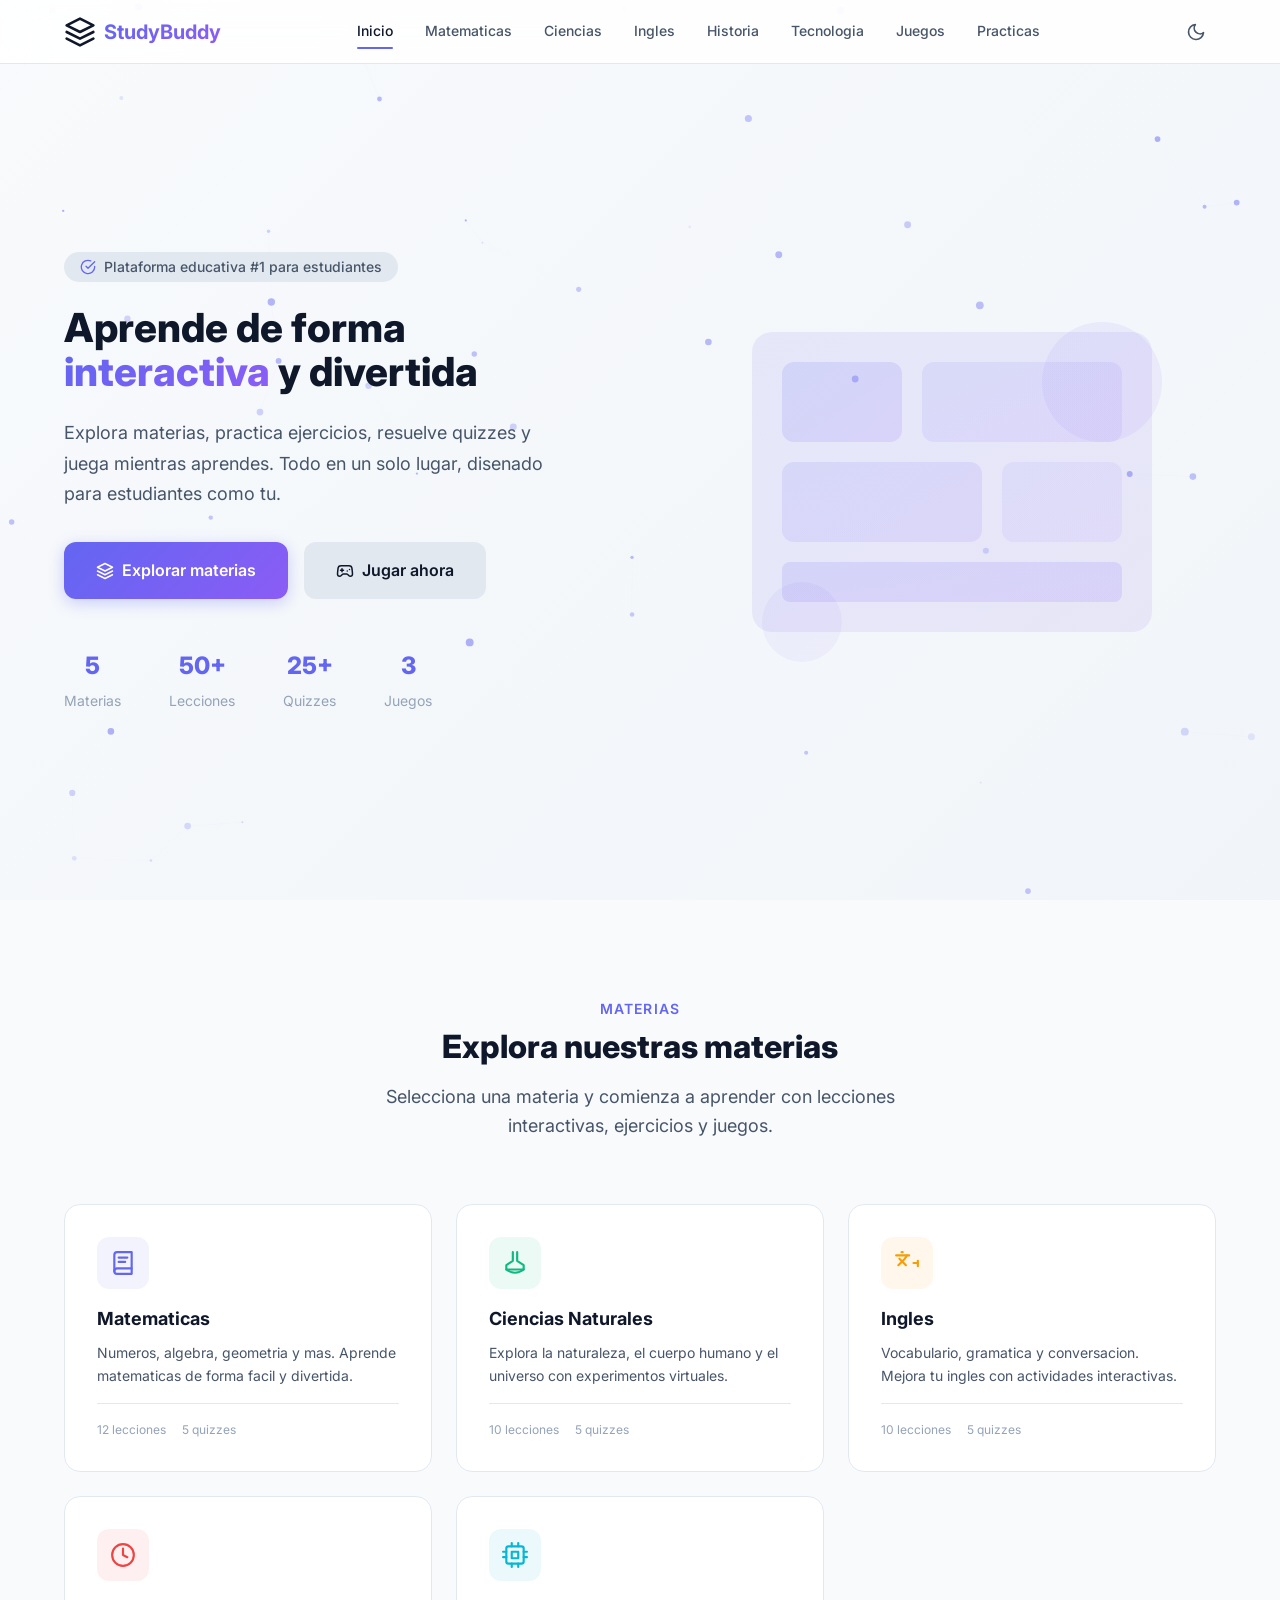
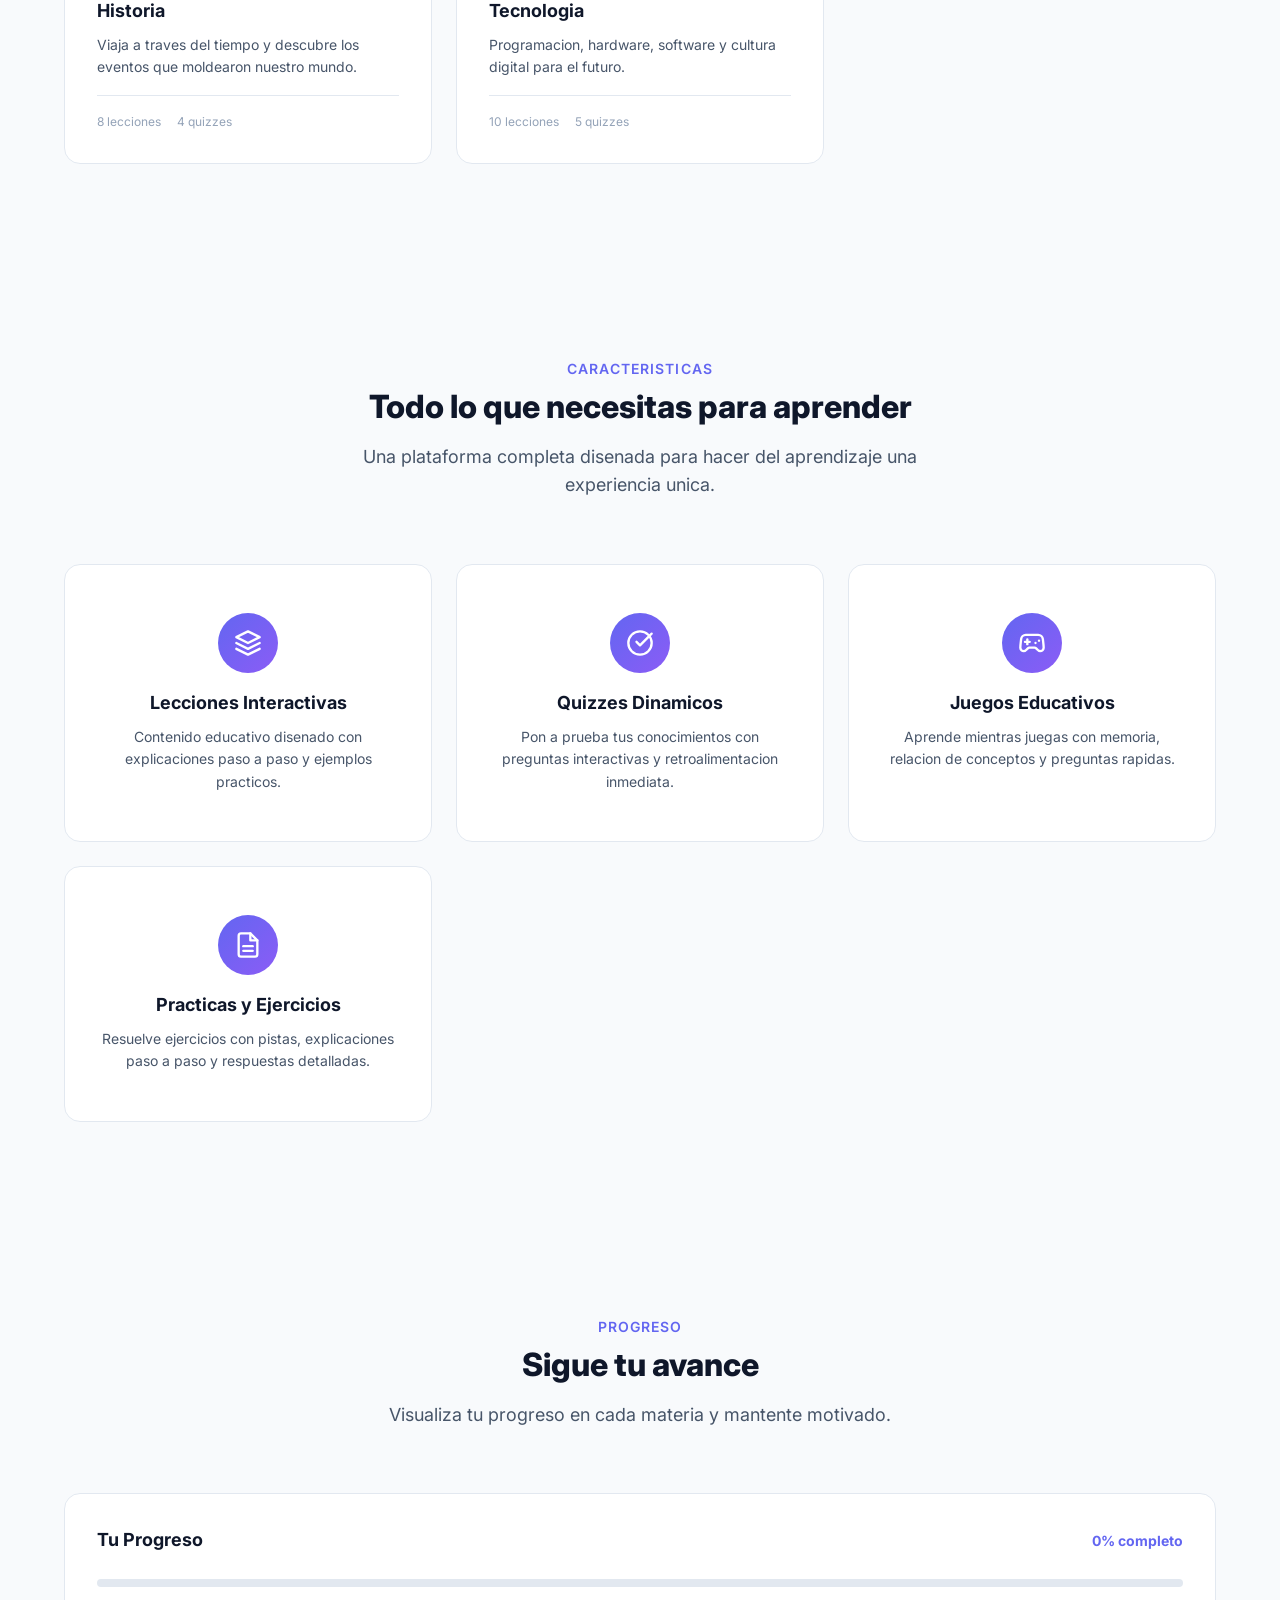
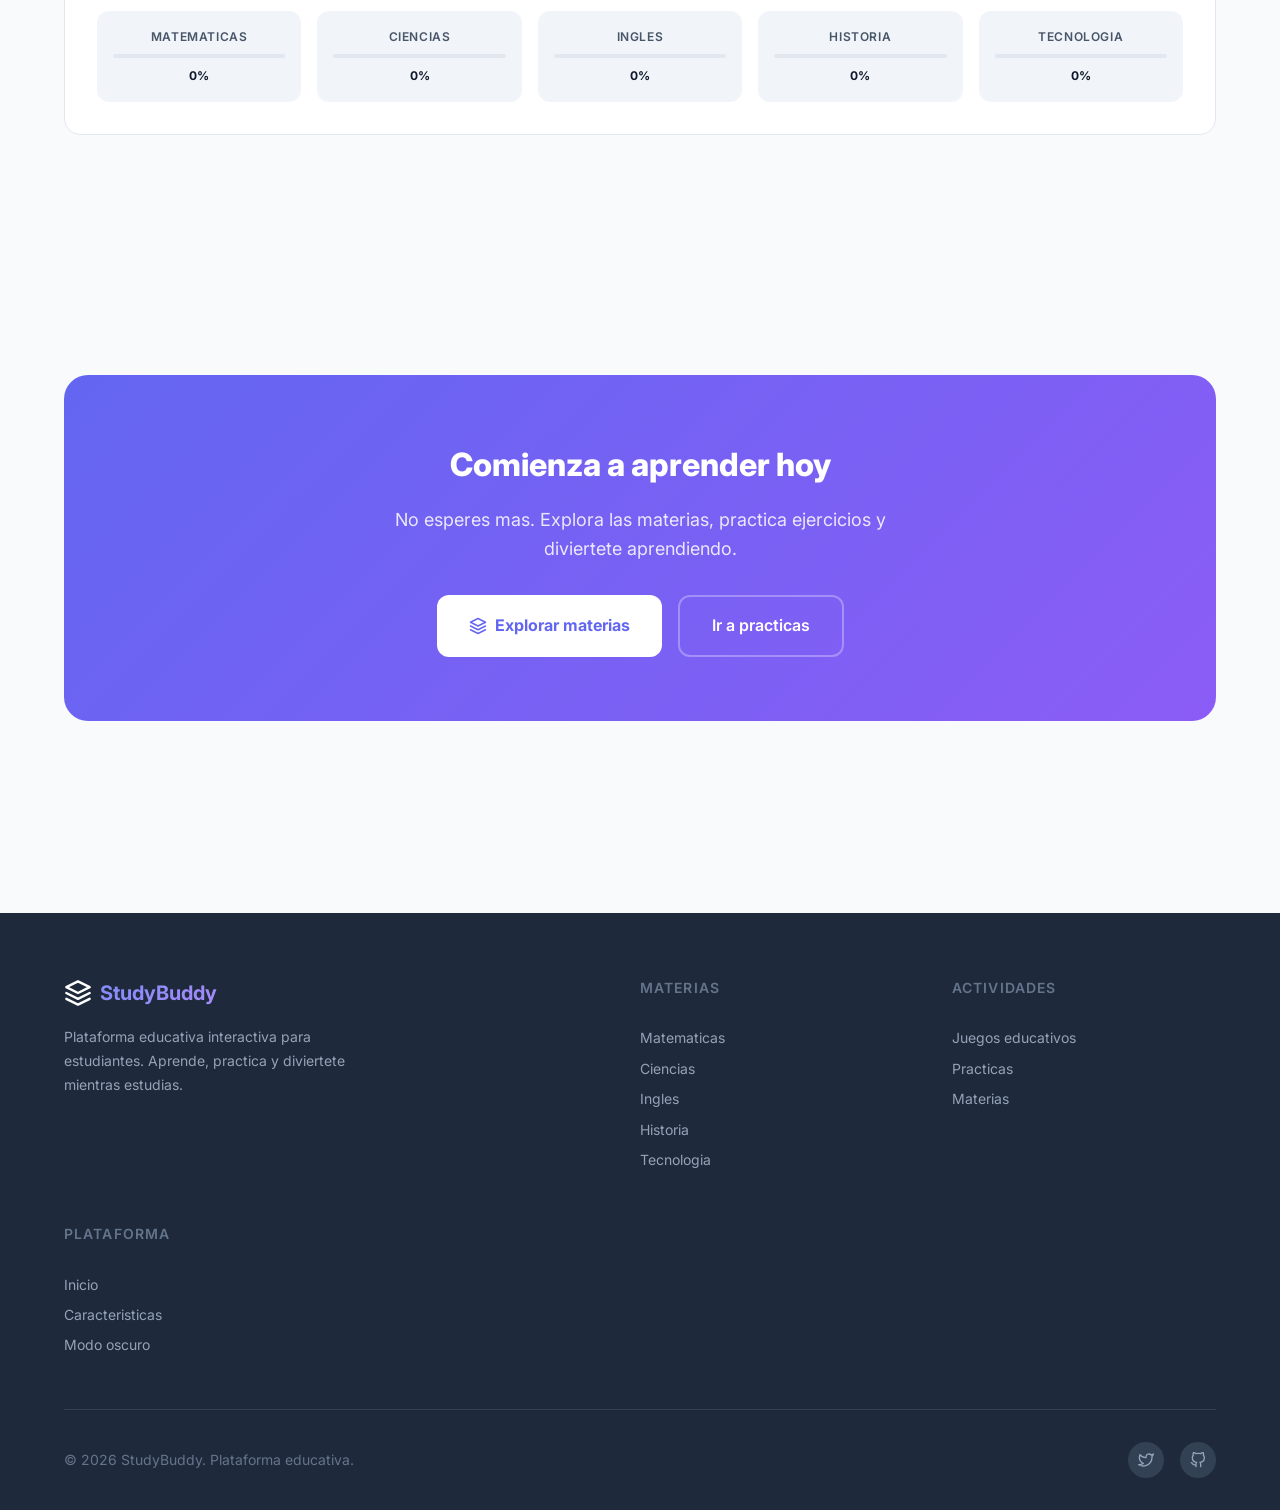
==== index.html @ 66a3c686 "first commit" ====
<!DOCTYPE html>
<html lang="es" data-theme="light">
<head>
  <meta charset="UTF-8">
  <meta name="viewport" content="width=device-width, initial-scale=1.0">
  <meta name="description" content="StudyBuddy - Plataforma educativa interactiva para estudiantes. Aprende matematicas, ciencias, ingles, historia y tecnologia.">
  <title>StudyBuddy - Plataforma Educativa</title>

  <!-- Preconnect for performance -->
  <link rel="preconnect" href="https://fonts.googleapis.com">
  <link rel="preconnect" href="https://fonts.gstatic.com" crossorigin>

  <!-- Google Fonts -->
  <link href="https://fonts.googleapis.com/css2?family=Inter:wght@400;500;600;700;800&display=swap" rel="stylesheet">

  <!-- Stylesheets -->
  <link rel="stylesheet" href="css/loader.css">
  <link rel="stylesheet" href="css/style.css">
  <link rel="stylesheet" href="css/animations.css">
  <link rel="stylesheet" href="css/responsive.css">
</head>
<body>

  <!-- Background gradient animation -->
  <div class="bg-gradient-animation" aria-hidden="true"></div>

  <!-- Navbar placeholder (loaded dynamically or via inline fallback) -->
  <div id="navbar-placeholder"></div>

  <!-- ============================================
       HERO SECTION
       ============================================ -->
  <section class="hero">
    <div class="container">
      <div class="hero-content">
        <div class="hero-badge reveal">
          <svg viewBox="0 0 24 24" fill="none" stroke="currentColor" stroke-width="2" stroke-linecap="round" stroke-linejoin="round">
            <path d="M22 11.08V12a10 10 0 1 1-5.93-9.14"/>
            <polyline points="22 4 12 14.01 9 11.01"/>
          </svg>
          Plataforma educativa #1 para estudiantes
        </div>
        <h1 class="hero-title reveal" style="transition-delay: 0.1s;">
          Aprende de forma
          <span class="highlight">interactiva</span>
          y divertida
        </h1>
        <p class="hero-description reveal" style="transition-delay: 0.2s;">
          Explora materias, practica ejercicios, resuelve quizzes y juega mientras
          aprendes. Todo en un solo lugar, disenado para estudiantes como tu.
        </p>
        <div class="hero-actions reveal" style="transition-delay: 0.3s;">
          <a href="#subjects" class="btn btn-primary btn-lg">
            <svg viewBox="0 0 24 24" fill="none" stroke="currentColor" stroke-width="2" stroke-linecap="round" stroke-linejoin="round">
              <path d="M12 2L2 7l10 5 10-5-10-5z"/>
              <path d="M2 17l10 5 10-5"/>
              <path d="M2 12l10 5 10-5"/>
            </svg>
            Explorar materias
          </a>
          <a href="pages/juegos.html" class="btn btn-secondary btn-lg">
            <svg viewBox="0 0 24 24" fill="none" stroke="currentColor" stroke-width="2" stroke-linecap="round" stroke-linejoin="round">
              <line x1="6" y1="11" x2="10" y2="11"/><line x1="8" y1="9" x2="8" y2="13"/>
              <line x1="15" y1="12" x2="15.01" y2="12"/><line x1="18" y1="10" x2="18.01" y2="10"/>
              <path d="M17.32 5H6.68a4 4 0 0 0-3.978 3.59c-.006.052-.01.101-.017.152C2.604 9.416 2 14.456 2 16a3 3 0 0 0 3 3c1 0 1.5-.5 2-1l1.414-1.414A2 2 0 0 1 9.828 16h4.344a2 2 0 0 1 1.414.586L17 18c.5.5 1 1 2 1a3 3 0 0 0 3-3c0-1.545-.604-6.584-.685-7.258-.007-.05-.011-.1-.017-.151A4 4 0 0 0 17.32 5z"/>
            </svg>
            Jugar ahora
          </a>
        </div>
        <div class="hero-stats reveal" style="transition-delay: 0.4s;">
          <div class="hero-stat">
            <div class="hero-stat-number">5</div>
            <div class="hero-stat-label">Materias</div>
          </div>
          <div class="hero-stat">
            <div class="hero-stat-number">50+</div>
            <div class="hero-stat-label">Lecciones</div>
          </div>
          <div class="hero-stat">
            <div class="hero-stat-number">25+</div>
            <div class="hero-stat-label">Quizzes</div>
          </div>
          <div class="hero-stat">
            <div class="hero-stat-number">3</div>
            <div class="hero-stat-label">Juegos</div>
          </div>
        </div>
      </div>
      <div class="hero-visual reveal-right">
        <svg class="hero-illustration" viewBox="0 0 500 400" fill="none" xmlns="http://www.w3.org/2000/svg">
          <!-- Abstract educational illustration -->
          <rect x="50" y="50" width="400" height="300" rx="20" fill="url(#hero-grad)" opacity="0.1"/>
          <rect x="80" y="80" width="120" height="80" rx="12" fill="url(#hero-grad)" opacity="0.15"/>
          <rect x="220" y="80" width="200" height="80" rx="12" fill="url(#hero-grad)" opacity="0.1"/>
          <rect x="80" y="180" width="200" height="80" rx="12" fill="url(#hero-grad)" opacity="0.12"/>
          <rect x="300" y="180" width="120" height="80" rx="12" fill="url(#hero-grad)" opacity="0.08"/>
          <rect x="80" y="280" width="340" height="40" rx="8" fill="url(#hero-grad)" opacity="0.15"/>
          <!-- Decorative circles -->
          <circle cx="400" cy="100" r="60" fill="url(#hero-grad)" opacity="0.08"/>
          <circle cx="100" cy="340" r="40" fill="url(#hero-grad)" opacity="0.06"/>
          <defs>
            <linearGradient id="hero-grad" x1="0" y1="0" x2="1" y2="1">
              <stop offset="0%" stop-color="#6366f1"/>
              <stop offset="100%" stop-color="#8b5cf6"/>
            </linearGradient>
          </defs>
        </svg>
      </div>
    </div>
  </section>

  <!-- ============================================
       SUBJECTS SECTION
       ============================================ -->
  <section class="section" id="subjects">
    <div class="container">
      <div class="section-header reveal">
        <span class="section-tag">Materias</span>
        <h2 class="section-title">Explora nuestras materias</h2>
        <p class="section-subtitle">Selecciona una materia y comienza a aprender con lecciones interactivas, ejercicios y juegos.</p>
      </div>
      <div class="subjects-grid stagger-children">
        <!-- Matematicas -->
        <a href="pages/matematicas.html" class="subject-card hover-lift" style="--card-accent: var(--subject-math); --card-accent-bg: rgba(99, 102, 241, 0.08);">
          <div class="subject-card-icon">
            <svg viewBox="0 0 24 24" fill="none" stroke="currentColor" stroke-width="2" stroke-linecap="round" stroke-linejoin="round">
              <path d="M4 19.5A2.5 2.5 0 0 1 6.5 17H20"/>
              <path d="M6.5 2H20v20H6.5A2.5 2.5 0 0 1 4 19.5v-15A2.5 2.5 0 0 1 6.5 2z"/>
              <line x1="8" y1="7" x2="16" y2="7"/>
              <line x1="8" y1="11" x2="14" y2="11"/>
            </svg>
          </div>
          <h3>Matematicas</h3>
          <p>Numeros, algebra, geometria y mas. Aprende matematicas de forma facil y divertida.</p>
          <div class="subject-card-meta">
            <span>12 lecciones</span>
            <span>5 quizzes</span>
          </div>
        </a>

        <!-- Ciencias -->
        <a href="pages/ciencias.html" class="subject-card hover-lift" style="--card-accent: var(--subject-science); --card-accent-bg: rgba(16, 185, 129, 0.08);">
          <div class="subject-card-icon">
            <svg viewBox="0 0 24 24" fill="none" stroke="currentColor" stroke-width="2" stroke-linecap="round" stroke-linejoin="round">
              <path d="M10 2v8l-6 4v4h16v-4l-6-4V2"/>
              <path d="M4 18c2.5 2 5.5 3 8 3s5.5-1 8-3"/>
            </svg>
          </div>
          <h3>Ciencias Naturales</h3>
          <p>Explora la naturaleza, el cuerpo humano y el universo con experimentos virtuales.</p>
          <div class="subject-card-meta">
            <span>10 lecciones</span>
            <span>5 quizzes</span>
          </div>
        </a>

        <!-- Ingles -->
        <a href="pages/ingles.html" class="subject-card hover-lift" style="--card-accent: var(--subject-english); --card-accent-bg: rgba(245, 158, 11, 0.08);">
          <div class="subject-card-icon">
            <svg viewBox="0 0 24 24" fill="none" stroke="currentColor" stroke-width="2" stroke-linecap="round" stroke-linejoin="round">
              <path d="M5 8l6 6"/>
              <path d="M4 14l6-6 2-3"/>
              <path d="M2 5h12"/>
              <path d="M7 2h1"/>
              <path d="M22 10v5"/>
              <path d="M18 12h4"/>
            </svg>
          </div>
          <h3>Ingles</h3>
          <p>Vocabulario, gramatica y conversacion. Mejora tu ingles con actividades interactivas.</p>
          <div class="subject-card-meta">
            <span>10 lecciones</span>
            <span>5 quizzes</span>
          </div>
        </a>

        <!-- Historia -->
        <a href="pages/historia.html" class="subject-card hover-lift" style="--card-accent: var(--subject-history); --card-accent-bg: rgba(239, 68, 68, 0.08);">
          <div class="subject-card-icon">
            <svg viewBox="0 0 24 24" fill="none" stroke="currentColor" stroke-width="2" stroke-linecap="round" stroke-linejoin="round">
              <circle cx="12" cy="12" r="10"/>
              <polyline points="12 6 12 12 16 14"/>
            </svg>
          </div>
          <h3>Historia</h3>
          <p>Viaja a traves del tiempo y descubre los eventos que moldearon nuestro mundo.</p>
          <div class="subject-card-meta">
            <span>8 lecciones</span>
            <span>4 quizzes</span>
          </div>
        </a>

        <!-- Tecnologia -->
        <a href="pages/tecnologia.html" class="subject-card hover-lift" style="--card-accent: var(--subject-tech); --card-accent-bg: rgba(6, 182, 212, 0.08);">
          <div class="subject-card-icon">
            <svg viewBox="0 0 24 24" fill="none" stroke="currentColor" stroke-width="2" stroke-linecap="round" stroke-linejoin="round">
              <rect x="4" y="4" width="16" height="16" rx="2" ry="2"/>
              <rect x="9" y="9" width="6" height="6"/>
              <line x1="9" y1="1" x2="9" y2="4"/>
              <line x1="15" y1="1" x2="15" y2="4"/>
              <line x1="9" y1="20" x2="9" y2="23"/>
              <line x1="15" y1="20" x2="15" y2="23"/>
              <line x1="20" y1="9" x2="23" y2="9"/>
              <line x1="20" y1="14" x2="23" y2="14"/>
              <line x1="1" y1="9" x2="4" y2="9"/>
              <line x1="1" y1="14" x2="4" y2="14"/>
            </svg>
          </div>
          <h3>Tecnologia</h3>
          <p>Programacion, hardware, software y cultura digital para el futuro.</p>
          <div class="subject-card-meta">
            <span>10 lecciones</span>
            <span>5 quizzes</span>
          </div>
        </a>
      </div>
    </div>
  </section>

  <!-- ============================================
       FEATURES SECTION
       ============================================ -->
  <section class="section" id="features">
    <div class="container">
      <div class="section-header reveal">
        <span class="section-tag">Caracteristicas</span>
        <h2 class="section-title">Todo lo que necesitas para aprender</h2>
        <p class="section-subtitle">Una plataforma completa disenada para hacer del aprendizaje una experiencia unica.</p>
      </div>
      <div class="features-grid stagger-children">
        <div class="feature-card hover-lift">
          <div class="feature-icon">
            <svg viewBox="0 0 24 24" fill="none" stroke="currentColor" stroke-width="2" stroke-linecap="round" stroke-linejoin="round">
              <path d="M12 2L2 7l10 5 10-5-10-5z"/>
              <path d="M2 17l10 5 10-5"/>
              <path d="M2 12l10 5 10-5"/>
            </svg>
          </div>
          <h3>Lecciones Interactivas</h3>
          <p>Contenido educativo disenado con explicaciones paso a paso y ejemplos practicos.</p>
        </div>
        <div class="feature-card hover-lift">
          <div class="feature-icon">
            <svg viewBox="0 0 24 24" fill="none" stroke="currentColor" stroke-width="2" stroke-linecap="round" stroke-linejoin="round">
              <circle cx="12" cy="12" r="10"/>
              <polyline points="9 11 12 14 22 4"/>
            </svg>
          </div>
          <h3>Quizzes Dinamicos</h3>
          <p>Pon a prueba tus conocimientos con preguntas interactivas y retroalimentacion inmediata.</p>
        </div>
        <div class="feature-card hover-lift">
          <div class="feature-icon">
            <svg viewBox="0 0 24 24" fill="none" stroke="currentColor" stroke-width="2" stroke-linecap="round" stroke-linejoin="round">
              <line x1="6" y1="11" x2="10" y2="11"/><line x1="8" y1="9" x2="8" y2="13"/>
              <line x1="15" y1="12" x2="15.01" y2="12"/><line x1="18" y1="10" x2="18.01" y2="10"/>
              <path d="M17.32 5H6.68a4 4 0 0 0-3.978 3.59c-.006.052-.01.101-.017.152C2.604 9.416 2 14.456 2 16a3 3 0 0 0 3 3c1 0 1.5-.5 2-1l1.414-1.414A2 2 0 0 1 9.828 16h4.344a2 2 0 0 1 1.414.586L17 18c.5.5 1 1 2 1a3 3 0 0 0 3-3c0-1.545-.604-6.584-.685-7.258-.007-.05-.011-.1-.017-.151A4 4 0 0 0 17.32 5z"/>
            </svg>
          </div>
          <h3>Juegos Educativos</h3>
          <p>Aprende mientras juegas con memoria, relacion de conceptos y preguntas rapidas.</p>
        </div>
        <div class="feature-card hover-lift">
          <div class="feature-icon">
            <svg viewBox="0 0 24 24" fill="none" stroke="currentColor" stroke-width="2" stroke-linecap="round" stroke-linejoin="round">
              <path d="M14 2H6a2 2 0 0 0-2 2v16a2 2 0 0 0 2 2h12a2 2 0 0 0 2-2V8z"/>
              <polyline points="14 2 14 8 20 8"/>
              <line x1="16" y1="13" x2="8" y2="13"/>
              <line x1="16" y1="17" x2="8" y2="17"/>
            </svg>
          </div>
          <h3>Practicas y Ejercicios</h3>
          <p>Resuelve ejercicios con pistas, explicaciones paso a paso y respuestas detalladas.</p>
        </div>
      </div>
    </div>
  </section>

  <!-- ============================================
       PROGRESS SECTION
       ============================================ -->
  <section class="section" id="progress">
    <div class="container">
      <div class="section-header reveal">
        <span class="section-tag">Progreso</span>
        <h2 class="section-title">Sigue tu avance</h2>
        <p class="section-subtitle">Visualiza tu progreso en cada materia y mantente motivado.</p>
      </div>
      <div class="reveal">
        <div id="progress-section" class="progress-section"></div>
      </div>
    </div>
  </section>

  <!-- ============================================
       CTA SECTION
       ============================================ -->
  <section class="section">
    <div class="container">
      <div class="reveal-scale" style="background: linear-gradient(135deg, var(--accent-primary), var(--accent-secondary)); border-radius: var(--border-radius-xl); padding: 64px 32px; text-align: center;">
        <h2 style="font-size: var(--font-size-3xl); font-weight: 800; color: white; margin-bottom: 16px;">
          Comienza a aprender hoy
        </h2>
        <p style="font-size: var(--font-size-lg); color: rgba(255,255,255,0.85); max-width: 500px; margin: 0 auto 32px;">
          No esperes mas. Explora las materias, practica ejercicios y diviertete aprendiendo.
        </p>
        <div style="display: flex; gap: 16px; justify-content: center; flex-wrap: wrap;">
          <a href="#subjects" class="btn btn-lg" style="background: white; color: var(--accent-primary); font-weight: 700;">
            <svg viewBox="0 0 24 24" fill="none" stroke="currentColor" stroke-width="2" stroke-linecap="round" stroke-linejoin="round" style="width: 18px; height: 18px;">
              <path d="M12 2L2 7l10 5 10-5-10-5z"/>
              <path d="M2 17l10 5 10-5"/>
              <path d="M2 12l10 5 10-5"/>
            </svg>
            Explorar materias
          </a>
          <a href="pages/practicas.html" class="btn btn-lg" style="background: transparent; color: white; border: 2px solid rgba(255,255,255,0.3);">
            Ir a practicas
          </a>
        </div>
      </div>
    </div>
  </section>

  <!-- Footer placeholder -->
  <div id="footer-placeholder"></div>

  <!-- Scripts -->
  <script src="js/loader.js"></script>
  <script src="js/animations.js"></script>
  <script src="js/quiz.js"></script>
  <script src="js/games.js"></script>
  <script src="js/main.js"></script>
</body>
</html>
---- css/loader.css ----
/* ============================================
   LOADER - Full screen loading animation
   ============================================ */

.loader-overlay {
  position: fixed;
  top: 0;
  left: 0;
  width: 100%;
  height: 100%;
  background: var(--bg-primary);
  display: flex;
  flex-direction: column;
  align-items: center;
  justify-content: center;
  z-index: 9999;
  transition: opacity 0.6s ease, visibility 0.6s ease;
}

.loader-overlay.hidden {
  opacity: 0;
  visibility: hidden;
}

.loader-container {
  position: relative;
  width: 120px;
  height: 120px;
}

.loader-ring {
  position: absolute;
  inset: 0;
  border-radius: 50%;
  border: 3px solid transparent;
  animation: loaderSpin 1.5s cubic-bezier(0.4, 0, 0.2, 1) infinite;
}

.loader-ring:nth-child(1) {
  border-top-color: var(--accent-primary);
  animation-delay: 0s;
}

.loader-ring:nth-child(2) {
  inset: 10px;
  border-right-color: var(--accent-secondary);
  animation-delay: 0.15s;
  animation-direction: reverse;
}

.loader-ring:nth-child(3) {
  inset: 20px;
  border-bottom-color: var(--accent-tertiary);
  animation-delay: 0.3s;
}

.loader-icon {
  position: absolute;
  inset: 30px;
  display: flex;
  align-items: center;
  justify-content: center;
}

.loader-icon svg {
  width: 100%;
  height: 100%;
  animation: loaderPulse 1.5s ease-in-out infinite;
}

.loader-text {
  margin-top: 24px;
  font-size: 1rem;
  font-weight: 500;
  color: var(--text-secondary);
  letter-spacing: 0.05em;
  animation: loaderText 2s ease-in-out infinite;
}

.loader-progress {
  margin-top: 16px;
  width: 200px;
  height: 3px;
  background: var(--border-color);
  border-radius: 10px;
  overflow: hidden;
}

.loader-progress-bar {
  height: 100%;
  width: 0%;
  background: linear-gradient(90deg, var(--accent-primary), var(--accent-secondary), var(--accent-tertiary));
  border-radius: 10px;
  animation: loaderProgress 2s ease-in-out infinite;
}

@keyframes loaderSpin {
  0% { transform: rotate(0deg); }
  100% { transform: rotate(360deg); }
}

@keyframes loaderPulse {
  0%, 100% { transform: scale(0.85); opacity: 0.6; }
  50% { transform: scale(1); opacity: 1; }
}

@keyframes loaderText {
  0%, 100% { opacity: 0.5; }
  50% { opacity: 1; }
}

@keyframes loaderProgress {
  0% { width: 0%; }
  50% { width: 70%; }
  100% { width: 100%; }
}
---- css/style.css ----
/* ============================================
   STYLE.CSS - Main stylesheet
   Educational Platform - StudyBuddy
   ============================================ */

/* ---- CSS Variables (Design Tokens) ---- */
:root {
  /* Primary palette */
  --accent-primary: #6366f1;
  --accent-secondary: #8b5cf6;
  --accent-tertiary: #06b6d4;

  /* Subject colors */
  --subject-math: #6366f1;
  --subject-science: #10b981;
  --subject-english: #f59e0b;
  --subject-history: #ef4444;
  --subject-tech: #06b6d4;

  /* Surfaces */
  --bg-primary: #f8fafc;
  --bg-secondary: #f1f5f9;
  --bg-tertiary: #e2e8f0;
  --bg-card: #ffffff;
  --bg-nav: rgba(255, 255, 255, 0.85);
  --bg-footer: #1e293b;

  /* Text */
  --text-primary: #0f172a;
  --text-secondary: #475569;
  --text-tertiary: #94a3b8;
  --text-inverse: #ffffff;
  --text-link: var(--accent-primary);

  /* Borders */
  --border-color: #e2e8f0;
  --border-radius-sm: 8px;
  --border-radius-md: 12px;
  --border-radius-lg: 16px;
  --border-radius-xl: 24px;

  /* Shadows */
  --shadow-sm: 0 1px 3px rgba(0, 0, 0, 0.06);
  --shadow-md: 0 4px 12px rgba(0, 0, 0, 0.08);
  --shadow-lg: 0 8px 30px rgba(0, 0, 0, 0.1);
  --shadow-xl: 0 20px 60px rgba(0, 0, 0, 0.12);

  /* Typography */
  --font-family: 'Inter', -apple-system, BlinkMacSystemFont, 'Segoe UI', Roboto, sans-serif;
  --font-mono: 'JetBrains Mono', 'Fira Code', monospace;
  --font-size-xs: 0.75rem;
  --font-size-sm: 0.875rem;
  --font-size-base: 1rem;
  --font-size-lg: 1.125rem;
  --font-size-xl: 1.25rem;
  --font-size-2xl: 1.5rem;
  --font-size-3xl: 2rem;
  --font-size-4xl: 2.5rem;
  --font-size-5xl: 3.5rem;

  /* Spacing */
  --space-xs: 4px;
  --space-sm: 8px;
  --space-md: 16px;
  --space-lg: 24px;
  --space-xl: 32px;
  --space-2xl: 48px;
  --space-3xl: 64px;
  --space-4xl: 96px;

  /* Layout */
  --max-width: 1200px;
  --navbar-height: 64px;

  /* Skeleton */
  --skeleton-base: #e2e8f0;
  --skeleton-shine: #f1f5f9;

  /* Transitions */
  --transition-fast: 0.2s ease;
  --transition-base: 0.3s ease;
  --transition-slow: 0.5s ease;
}

/* ---- Dark Mode ---- */
[data-theme="dark"] {
  --bg-primary: #0f172a;
  --bg-secondary: #1e293b;
  --bg-tertiary: #334155;
  --bg-card: #1e293b;
  --bg-nav: rgba(15, 23, 42, 0.9);
  --bg-footer: #0f172a;

  --text-primary: #f1f5f9;
  --text-secondary: #94a3b8;
  --text-tertiary: #64748b;

  --border-color: #334155;
  --shadow-sm: 0 1px 3px rgba(0, 0, 0, 0.2);
  --shadow-md: 0 4px 12px rgba(0, 0, 0, 0.3);
  --shadow-lg: 0 8px 30px rgba(0, 0, 0, 0.4);
  --shadow-xl: 0 20px 60px rgba(0, 0, 0, 0.5);

  --skeleton-base: #334155;
  --skeleton-shine: #475569;
}

/* ---- Reset & Base ---- */
*, *::before, *::after {
  margin: 0;
  padding: 0;
  box-sizing: border-box;
}

html {
  scroll-behavior: smooth;
  font-size: 16px;
}

body {
  font-family: var(--font-family);
  background: var(--bg-primary);
  color: var(--text-primary);
  line-height: 1.6;
  min-height: 100vh;
  overflow-x: hidden;
  transition: background var(--transition-base), color var(--transition-base);
}

a {
  text-decoration: none;
  color: inherit;
}

ul, ol {
  list-style: none;
}

img {
  max-width: 100%;
  height: auto;
  display: block;
}

button {
  cursor: pointer;
  font-family: inherit;
  border: none;
  background: none;
  font-size: inherit;
}

input, textarea, select {
  font-family: inherit;
  font-size: inherit;
}

/* ---- Container ---- */
.container {
  width: 100%;
  max-width: var(--max-width);
  margin: 0 auto;
  padding: 0 var(--space-lg);
  position: relative;
  z-index: 1;
}

/* ---- Section ---- */
.section {
  padding: var(--space-4xl) 0;
}

.section-header {
  text-align: center;
  margin-bottom: var(--space-3xl);
}

.section-tag {
  display: inline-block;
  font-size: var(--font-size-sm);
  font-weight: 600;
  color: var(--accent-primary);
  text-transform: uppercase;
  letter-spacing: 0.08em;
  margin-bottom: var(--space-sm);
}

.section-title {
  font-size: var(--font-size-3xl);
  font-weight: 800;
  color: var(--text-primary);
  margin-bottom: var(--space-md);
  line-height: 1.2;
}

.section-subtitle {
  font-size: var(--font-size-lg);
  color: var(--text-secondary);
  max-width: 600px;
  margin: 0 auto;
}

/* ============================================
   NAVBAR
   ============================================ */
.navbar {
  position: fixed;
  top: 0;
  left: 0;
  right: 0;
  height: var(--navbar-height);
  background: var(--bg-nav);
  backdrop-filter: blur(20px);
  -webkit-backdrop-filter: blur(20px);
  border-bottom: 1px solid var(--border-color);
  z-index: 1000;
  transition: background var(--transition-base), box-shadow var(--transition-base);
}

.navbar.scrolled {
  box-shadow: var(--shadow-md);
}

.navbar .container {
  display: flex;
  align-items: center;
  justify-content: space-between;
  height: 100%;
}

.navbar-logo {
  display: flex;
  align-items: center;
  gap: var(--space-sm);
  font-size: var(--font-size-xl);
  font-weight: 700;
  color: var(--text-primary);
}

.navbar-logo svg {
  width: 32px;
  height: 32px;
}

.navbar-logo span {
  background: linear-gradient(135deg, var(--accent-primary), var(--accent-secondary));
  -webkit-background-clip: text;
  -webkit-text-fill-color: transparent;
  background-clip: text;
}

.navbar-links {
  display: flex;
  align-items: center;
  gap: var(--space-xl);
}

.navbar-links a {
  font-size: var(--font-size-sm);
  font-weight: 500;
  color: var(--text-secondary);
  position: relative;
  padding: var(--space-xs) 0;
  transition: color var(--transition-fast);
}

.navbar-links a::after {
  content: '';
  position: absolute;
  bottom: -2px;
  left: 0;
  width: 0;
  height: 2px;
  background: var(--accent-primary);
  transition: width var(--transition-base);
  border-radius: 2px;
}

.navbar-links a:hover,
.navbar-links a.active {
  color: var(--text-primary);
}

.navbar-links a:hover::after,
.navbar-links a.active::after {
  width: 100%;
}

.navbar-actions {
  display: flex;
  align-items: center;
  gap: var(--space-sm);
}

.theme-toggle {
  width: 40px;
  height: 40px;
  border-radius: 50%;
  display: flex;
  align-items: center;
  justify-content: center;
  color: var(--text-secondary);
  transition: background var(--transition-fast), color var(--transition-fast);
}

.theme-toggle:hover {
  background: var(--bg-tertiary);
  color: var(--text-primary);
}

.theme-toggle svg {
  width: 20px;
  height: 20px;
}

.menu-toggle {
  display: none;
  width: 40px;
  height: 40px;
  border-radius: var(--border-radius-sm);
  flex-direction: column;
  align-items: center;
  justify-content: center;
  gap: 5px;
  color: var(--text-primary);
}

.menu-toggle span {
  display: block;
  width: 20px;
  height: 2px;
  background: var(--text-primary);
  border-radius: 2px;
  transition: transform var(--transition-base), opacity var(--transition-base);
}

.menu-toggle.active span:nth-child(1) {
  transform: rotate(45deg) translate(5px, 5px);
}

.menu-toggle.active span:nth-child(2) {
  opacity: 0;
}

.menu-toggle.active span:nth-child(3) {
  transform: rotate(-45deg) translate(5px, -5px);
}

/* ============================================
   HERO SECTION
   ============================================ */
.hero {
  min-height: 100vh;
  display: flex;
  align-items: center;
  padding-top: var(--navbar-height);
  position: relative;
  overflow: hidden;
}

.hero .container {
  display: grid;
  grid-template-columns: 1fr 1fr;
  gap: var(--space-4xl);
  align-items: center;
  padding-top: var(--space-3xl);
  padding-bottom: var(--space-3xl);
}

.hero-content {
  position: relative;
  z-index: 2;
}

.hero-badge {
  display: inline-flex;
  align-items: center;
  gap: var(--space-sm);
  padding: var(--space-xs) var(--space-md);
  background: var(--bg-tertiary);
  border-radius: 50px;
  font-size: var(--font-size-sm);
  font-weight: 500;
  color: var(--text-secondary);
  margin-bottom: var(--space-lg);
}

.hero-badge svg {
  width: 16px;
  height: 16px;
  color: var(--accent-primary);
}

.hero-title {
  font-size: var(--font-size-5xl);
  font-weight: 800;
  line-height: 1.1;
  margin-bottom: var(--space-lg);
  color: var(--text-primary);
}

.hero-title .highlight {
  background: linear-gradient(135deg, var(--accent-primary), var(--accent-secondary));
  -webkit-background-clip: text;
  -webkit-text-fill-color: transparent;
  background-clip: text;
}

.hero-description {
  font-size: var(--font-size-lg);
  color: var(--text-secondary);
  line-height: 1.7;
  margin-bottom: var(--space-xl);
  max-width: 500px;
}

.hero-actions {
  display: flex;
  gap: var(--space-md);
  flex-wrap: wrap;
}

.hero-visual {
  position: relative;
  z-index: 2;
  display: flex;
  align-items: center;
  justify-content: center;
}

.hero-illustration {
  width: 100%;
  max-width: 500px;
}

.hero-stats {
  display: flex;
  gap: var(--space-2xl);
  margin-top: var(--space-2xl);
}

.hero-stat {
  text-align: center;
}

.hero-stat-number {
  font-size: var(--font-size-2xl);
  font-weight: 800;
  color: var(--accent-primary);
}

.hero-stat-label {
  font-size: var(--font-size-sm);
  color: var(--text-tertiary);
  margin-top: var(--space-xs);
}

/* ============================================
   BUTTONS
   ============================================ */
.btn {
  display: inline-flex;
  align-items: center;
  gap: var(--space-sm);
  padding: 12px 24px;
  border-radius: var(--border-radius-md);
  font-size: var(--font-size-sm);
  font-weight: 600;
  transition: all var(--transition-base);
  position: relative;
  overflow: hidden;
}

.btn svg {
  width: 18px;
  height: 18px;
  flex-shrink: 0;
}

.btn-primary {
  background: linear-gradient(135deg, var(--accent-primary), var(--accent-secondary));
  color: white;
  box-shadow: 0 4px 16px rgba(99, 102, 241, 0.3);
}

.btn-primary:hover {
  transform: translateY(-2px);
  box-shadow: 0 6px 24px rgba(99, 102, 241, 0.4);
}

.btn-secondary {
  background: var(--bg-tertiary);
  color: var(--text-primary);
}

.btn-secondary:hover {
  background: var(--border-color);
  transform: translateY(-2px);
}

.btn-outline {
  border: 2px solid var(--border-color);
  color: var(--text-primary);
  background: transparent;
}

.btn-outline:hover {
  border-color: var(--accent-primary);
  color: var(--accent-primary);
  transform: translateY(-2px);
}

.btn-sm {
  padding: 8px 16px;
  font-size: var(--font-size-xs);
}

.btn-lg {
  padding: 16px 32px;
  font-size: var(--font-size-base);
}

.btn-block {
  width: 100%;
  justify-content: center;
}

/* ============================================
   SUBJECT CARDS
   ============================================ */
.subjects-grid {
  display: grid;
  grid-template-columns: repeat(auto-fit, minmax(260px, 1fr));
  gap: var(--space-lg);
}

.subject-card {
  background: var(--bg-card);
  border: 1px solid var(--border-color);
  border-radius: var(--border-radius-lg);
  padding: var(--space-xl);
  transition: all var(--transition-base);
  cursor: pointer;
  position: relative;
  overflow: hidden;
}

.subject-card::before {
  content: '';
  position: absolute;
  top: 0;
  left: 0;
  width: 100%;
  height: 4px;
  background: var(--card-accent, var(--accent-primary));
  transform: scaleX(0);
  transform-origin: left;
  transition: transform var(--transition-base);
}

.subject-card:hover::before {
  transform: scaleX(1);
}

.subject-card:hover {
  transform: translateY(-6px);
  box-shadow: var(--shadow-lg);
  border-color: transparent;
}

.subject-card-icon {
  width: 52px;
  height: 52px;
  border-radius: var(--border-radius-md);
  display: flex;
  align-items: center;
  justify-content: center;
  margin-bottom: var(--space-md);
  background: var(--card-accent-bg, var(--bg-tertiary));
}

.subject-card-icon svg {
  width: 26px;
  height: 26px;
  color: var(--card-accent, var(--accent-primary));
}

.subject-card h3 {
  font-size: var(--font-size-lg);
  font-weight: 700;
  margin-bottom: var(--space-sm);
  color: var(--text-primary);
}

.subject-card p {
  font-size: var(--font-size-sm);
  color: var(--text-secondary);
  line-height: 1.6;
  margin-bottom: var(--space-md);
}

.subject-card-meta {
  display: flex;
  align-items: center;
  gap: var(--space-md);
  padding-top: var(--space-md);
  border-top: 1px solid var(--border-color);
  font-size: var(--font-size-xs);
  color: var(--text-tertiary);
}

.subject-card-meta span {
  display: flex;
  align-items: center;
  gap: 4px;
}

/* ============================================
   FEATURES SECTION
   ============================================ */
.features-grid {
  display: grid;
  grid-template-columns: repeat(auto-fit, minmax(280px, 1fr));
  gap: var(--space-lg);
}

.feature-card {
  text-align: center;
  padding: var(--space-2xl) var(--space-xl);
  background: var(--bg-card);
  border: 1px solid var(--border-color);
  border-radius: var(--border-radius-lg);
  transition: all var(--transition-base);
}

.feature-card:hover {
  transform: translateY(-4px);
  box-shadow: var(--shadow-lg);
}

.feature-icon {
  width: 60px;
  height: 60px;
  margin: 0 auto var(--space-md);
  border-radius: 50%;
  display: flex;
  align-items: center;
  justify-content: center;
  background: linear-gradient(135deg, var(--accent-primary), var(--accent-secondary));
}

.feature-icon svg {
  width: 28px;
  height: 28px;
  color: white;
}

.feature-card h3 {
  font-size: var(--font-size-lg);
  font-weight: 700;
  margin-bottom: var(--space-sm);
  color: var(--text-primary);
}

.feature-card p {
  font-size: var(--font-size-sm);
  color: var(--text-secondary);
  line-height: 1.6;
}

/* ============================================
   SUBJECT PAGE STYLES
   ============================================ */
.subject-hero {
  padding-top: calc(var(--navbar-height) + var(--space-3xl));
  padding-bottom: var(--space-3xl);
  position: relative;
}

.subject-hero-content {
  text-align: center;
  max-width: 700px;
  margin: 0 auto;
}

.subject-hero-icon {
  width: 72px;
  height: 72px;
  border-radius: var(--border-radius-lg);
  display: flex;
  align-items: center;
  justify-content: center;
  margin: 0 auto var(--space-lg);
  background: var(--subject-accent-bg, var(--bg-tertiary));
}

.subject-hero-icon svg {
  width: 36px;
  height: 36px;
  color: var(--subject-accent, var(--accent-primary));
}

.subject-hero h1 {
  font-size: var(--font-size-4xl);
  font-weight: 800;
  color: var(--text-primary);
  margin-bottom: var(--space-md);
}

.subject-hero p {
  font-size: var(--font-size-lg);
  color: var(--text-secondary);
  margin-bottom: var(--space-xl);
}

/* ---- Topic Cards ---- */
.topics-grid {
  display: grid;
  grid-template-columns: repeat(auto-fit, minmax(300px, 1fr));
  gap: var(--space-lg);
}

.topic-card {
  background: var(--bg-card);
  border: 1px solid var(--border-color);
  border-radius: var(--border-radius-lg);
  padding: var(--space-xl);
  transition: all var(--transition-base);
}

.topic-card:hover {
  box-shadow: var(--shadow-md);
  transform: translateY(-3px);
}

.topic-card h3 {
  font-size: var(--font-size-lg);
  font-weight: 700;
  margin-bottom: var(--space-md);
  color: var(--text-primary);
}

.topic-card p {
  font-size: var(--font-size-sm);
  color: var(--text-secondary);
  line-height: 1.7;
  margin-bottom: var(--space-md);
}

.topic-card .btn {
  margin-top: var(--space-sm);
}

/* ---- Step by Step ---- */
.steps-container {
  max-width: 800px;
  margin: 0 auto;
}

.step-item {
  display: flex;
  gap: var(--space-lg);
  margin-bottom: var(--space-xl);
  padding: var(--space-lg);
  background: var(--bg-card);
  border: 1px solid var(--border-color);
  border-radius: var(--border-radius-lg);
  transition: all var(--transition-base);
}

.step-item:hover {
  box-shadow: var(--shadow-md);
}

.step-number {
  width: 40px;
  height: 40px;
  border-radius: 50%;
  display: flex;
  align-items: center;
  justify-content: center;
  font-weight: 700;
  font-size: var(--font-size-sm);
  color: white;
  background: var(--subject-accent, var(--accent-primary));
  flex-shrink: 0;
}

.step-content h4 {
  font-size: var(--font-size-base);
  font-weight: 600;
  margin-bottom: var(--space-xs);
  color: var(--text-primary);
}

.step-content p {
  font-size: var(--font-size-sm);
  color: var(--text-secondary);
  line-height: 1.7;
}

/* ============================================
   QUIZ / PRACTICE STYLES
   ============================================ */
.quiz-container {
  max-width: 700px;
  margin: 0 auto;
}

.quiz-header {
  display: flex;
  justify-content: space-between;
  align-items: center;
  margin-bottom: var(--space-xl);
  padding: var(--space-md) var(--space-lg);
  background: var(--bg-card);
  border: 1px solid var(--border-color);
  border-radius: var(--border-radius-md);
}

.quiz-progress-text {
  font-size: var(--font-size-sm);
  font-weight: 600;
  color: var(--text-secondary);
}

.quiz-score {
  font-size: var(--font-size-sm);
  font-weight: 600;
  color: var(--accent-primary);
}

.quiz-question {
  background: var(--bg-card);
  border: 1px solid var(--border-color);
  border-radius: var(--border-radius-lg);
  padding: var(--space-xl);
  margin-bottom: var(--space-lg);
}

.quiz-question h3 {
  font-size: var(--font-size-lg);
  font-weight: 700;
  margin-bottom: var(--space-lg);
  color: var(--text-primary);
  line-height: 1.5;
}

.quiz-options {
  display: flex;
  flex-direction: column;
  gap: var(--space-sm);
}

.quiz-option {
  display: flex;
  align-items: center;
  gap: var(--space-md);
  padding: var(--space-md) var(--space-lg);
  background: var(--bg-secondary);
  border: 2px solid transparent;
  border-radius: var(--border-radius-md);
  cursor: pointer;
  transition: all var(--transition-fast);
  font-size: var(--font-size-sm);
  color: var(--text-primary);
  text-align: left;
  width: 100%;
}

.quiz-option:hover {
  background: var(--bg-tertiary);
  border-color: var(--border-color);
}

.quiz-option.selected {
  border-color: var(--accent-primary);
  background: rgba(99, 102, 241, 0.08);
}

.quiz-option.correct {
  border-color: var(--subject-science);
  background: rgba(16, 185, 129, 0.08);
}

.quiz-option.incorrect {
  border-color: var(--subject-history);
  background: rgba(239, 68, 68, 0.08);
}

.quiz-option-letter {
  width: 28px;
  height: 28px;
  border-radius: 50%;
  display: flex;
  align-items: center;
  justify-content: center;
  font-weight: 700;
  font-size: var(--font-size-xs);
  background: var(--bg-tertiary);
  color: var(--text-secondary);
  flex-shrink: 0;
}

.quiz-option.selected .quiz-option-letter {
  background: var(--accent-primary);
  color: white;
}

.quiz-option.correct .quiz-option-letter {
  background: var(--subject-science);
  color: white;
}

.quiz-option.incorrect .quiz-option-letter {
  background: var(--subject-history);
  color: white;
}

.quiz-navigation {
  display: flex;
  justify-content: space-between;
  align-items: center;
  gap: var(--space-md);
  margin-top: var(--space-lg);
}

.quiz-result {
  text-align: center;
  padding: var(--space-2xl);
  background: var(--bg-card);
  border: 1px solid var(--border-color);
  border-radius: var(--border-radius-lg);
}

.quiz-result h3 {
  font-size: var(--font-size-2xl);
  font-weight: 800;
  margin-bottom: var(--space-md);
  color: var(--text-primary);
}

.quiz-result .score {
  font-size: var(--font-size-5xl);
  font-weight: 800;
  color: var(--accent-primary);
  margin-bottom: var(--space-md);
}

.quiz-result p {
  color: var(--text-secondary);
  margin-bottom: var(--space-lg);
}

/* ============================================
   GAMES STYLES
   ============================================ */
.games-header {
  text-align: center;
  padding-top: calc(var(--navbar-height) + var(--space-3xl));
  padding-bottom: var(--space-2xl);
}

.games-header h1 {
  font-size: var(--font-size-4xl);
  font-weight: 800;
  margin-bottom: var(--space-md);
}

.games-header p {
  color: var(--text-secondary);
  font-size: var(--font-size-lg);
  max-width: 500px;
  margin: 0 auto;
}

.games-grid {
  display: grid;
  grid-template-columns: repeat(auto-fit, minmax(340px, 1fr));
  gap: var(--space-xl);
}

.game-card {
  background: var(--bg-card);
  border: 1px solid var(--border-color);
  border-radius: var(--border-radius-lg);
  padding: var(--space-xl);
  transition: all var(--transition-base);
}

.game-card:hover {
  box-shadow: var(--shadow-lg);
  transform: translateY(-4px);
}

.game-card-header {
  display: flex;
  justify-content: space-between;
  align-items: center;
  margin-bottom: var(--space-lg);
}

.game-card-header h3 {
  font-size: var(--font-size-xl);
  font-weight: 700;
}

.game-score {
  display: flex;
  align-items: center;
  gap: var(--space-sm);
  font-size: var(--font-size-sm);
  font-weight: 600;
  color: var(--accent-primary);
}

.game-score svg {
  width: 18px;
  height: 18px;
}

/* ---- Memory Game ---- */
.memory-grid {
  display: grid;
  grid-template-columns: repeat(4, 1fr);
  gap: var(--space-sm);
  margin: var(--space-lg) 0;
}

.memory-card {
  aspect-ratio: 1;
  border-radius: var(--border-radius-md);
  cursor: pointer;
  perspective: 600px;
}

.memory-card-inner {
  width: 100%;
  height: 100%;
  position: relative;
  transform-style: preserve-3d;
  transition: transform 0.5s ease;
}

.memory-card.flipped .memory-card-inner {
  transform: rotateY(180deg);
}

.memory-card-face {
  position: absolute;
  inset: 0;
  border-radius: var(--border-radius-md);
  display: flex;
  align-items: center;
  justify-content: center;
  backface-visibility: hidden;
  font-weight: 700;
}

.memory-card-front {
  background: linear-gradient(135deg, var(--accent-primary), var(--accent-secondary));
  color: white;
  font-size: var(--font-size-2xl);
}

.memory-card-back {
  background: var(--bg-secondary);
  border: 2px solid var(--border-color);
  transform: rotateY(180deg);
  font-size: var(--font-size-xl);
  color: var(--text-primary);
}

.memory-card.matched .memory-card-back {
  border-color: var(--subject-science);
  background: rgba(16, 185, 129, 0.08);
}

/* ---- Matching Game ---- */
.matching-game {
  display: grid;
  grid-template-columns: 1fr 1fr;
  gap: var(--space-lg);
  margin: var(--space-lg) 0;
}

.matching-column h4 {
  font-size: var(--font-size-sm);
  font-weight: 600;
  color: var(--text-secondary);
  margin-bottom: var(--space-md);
  text-transform: uppercase;
  letter-spacing: 0.05em;
}

.matching-item {
  padding: var(--space-md);
  background: var(--bg-secondary);
  border: 2px solid var(--border-color);
  border-radius: var(--border-radius-md);
  margin-bottom: var(--space-sm);
  cursor: pointer;
  text-align: center;
  font-size: var(--font-size-sm);
  font-weight: 500;
  transition: all var(--transition-fast);
}

.matching-item:hover {
  border-color: var(--accent-primary);
}

.matching-item.selected {
  border-color: var(--accent-primary);
  background: rgba(99, 102, 241, 0.08);
}

.matching-item.matched {
  border-color: var(--subject-science);
  background: rgba(16, 185, 129, 0.08);
  cursor: default;
  opacity: 0.6;
}

/* ============================================
   PRACTICE SECTION
   ============================================ */
.practice-header {
  text-align: center;
  padding-top: calc(var(--navbar-height) + var(--space-3xl));
  padding-bottom: var(--space-2xl);
}

.practice-header h1 {
  font-size: var(--font-size-4xl);
  font-weight: 800;
  margin-bottom: var(--space-md);
}

.practice-header p {
  color: var(--text-secondary);
  font-size: var(--font-size-lg);
  max-width: 500px;
  margin: 0 auto;
}

.exercise-card {
  background: var(--bg-card);
  border: 1px solid var(--border-color);
  border-radius: var(--border-radius-lg);
  padding: var(--space-xl);
  margin-bottom: var(--space-lg);
  transition: box-shadow var(--transition-base);
}

.exercise-card:hover {
  box-shadow: var(--shadow-md);
}

.exercise-number {
  display: inline-flex;
  align-items: center;
  justify-content: center;
  width: 32px;
  height: 32px;
  border-radius: 50%;
  background: var(--accent-primary);
  color: white;
  font-size: var(--font-size-xs);
  font-weight: 700;
  margin-bottom: var(--space-md);
}

.exercise-card h3 {
  font-size: var(--font-size-lg);
  font-weight: 700;
  margin-bottom: var(--space-sm);
  color: var(--text-primary);
}

.exercise-card p {
  font-size: var(--font-size-sm);
  color: var(--text-secondary);
  margin-bottom: var(--space-md);
  line-height: 1.7;
}

.exercise-input {
  width: 100%;
  padding: var(--space-md);
  border: 2px solid var(--border-color);
  border-radius: var(--border-radius-md);
  background: var(--bg-secondary);
  color: var(--text-primary);
  font-size: var(--font-size-base);
  margin-bottom: var(--space-md);
  transition: border-color var(--transition-fast);
  resize: vertical;
}

.exercise-input:focus {
  outline: none;
  border-color: var(--accent-primary);
}

.exercise-hint {
  font-size: var(--font-size-sm);
  color: var(--text-tertiary);
  font-style: italic;
  margin-bottom: var(--space-md);
  padding: var(--space-sm) var(--space-md);
  background: var(--bg-secondary);
  border-radius: var(--border-radius-sm);
  border-left: 3px solid var(--accent-tertiary);
}

.exercise-answer {
  padding: var(--space-md);
  background: rgba(16, 185, 129, 0.08);
  border: 1px solid var(--subject-science);
  border-radius: var(--border-radius-md);
  font-size: var(--font-size-sm);
  color: var(--text-primary);
  margin-top: var(--space-md);
}

.exercise-steps {
  margin-top: var(--space-md);
}

.exercise-step {
  display: flex;
  gap: var(--space-md);
  padding: var(--space-sm) 0;
  font-size: var(--font-size-sm);
  color: var(--text-secondary);
}

.exercise-step-num {
  font-weight: 700;
  color: var(--accent-primary);
  flex-shrink: 0;
  width: 20px;
}

/* ============================================
   PROGRESS SECTION
   ============================================ */
.progress-section {
  background: var(--bg-card);
  border: 1px solid var(--border-color);
  border-radius: var(--border-radius-lg);
  padding: var(--space-xl);
  margin-bottom: var(--space-2xl);
}

.progress-header {
  display: flex;
  justify-content: space-between;
  align-items: center;
  margin-bottom: var(--space-lg);
}

.progress-header h3 {
  font-size: var(--font-size-lg);
  font-weight: 700;
}

.progress-percent {
  font-size: var(--font-size-sm);
  font-weight: 700;
  color: var(--accent-primary);
}

.progress-bar {
  width: 100%;
  height: 8px;
  background: var(--bg-tertiary);
  border-radius: 10px;
  overflow: hidden;
  margin-bottom: var(--space-lg);
}

.progress-fill {
  height: 100%;
  background: linear-gradient(90deg, var(--accent-primary), var(--accent-secondary));
  border-radius: 10px;
  transition: width 0.8s ease;
}

.progress-subjects {
  display: grid;
  grid-template-columns: repeat(auto-fit, minmax(150px, 1fr));
  gap: var(--space-md);
}

.progress-subject {
  text-align: center;
  padding: var(--space-md);
  background: var(--bg-secondary);
  border-radius: var(--border-radius-md);
}

.progress-subject-name {
  font-size: var(--font-size-xs);
  font-weight: 600;
  color: var(--text-secondary);
  margin-bottom: var(--space-sm);
  text-transform: uppercase;
  letter-spacing: 0.05em;
}

.progress-subject-bar {
  height: 4px;
  background: var(--bg-tertiary);
  border-radius: 4px;
  overflow: hidden;
  margin-bottom: var(--space-sm);
}

.progress-subject-fill {
  height: 100%;
  border-radius: 4px;
  transition: width 0.8s ease;
}

.progress-subject-fill.math { background: var(--subject-math); }
.progress-subject-fill.science { background: var(--subject-science); }
.progress-subject-fill.english { background: var(--subject-english); }
.progress-subject-fill.history { background: var(--subject-history); }
.progress-subject-fill.tech { background: var(--subject-tech); }

.progress-subject-value {
  font-size: var(--font-size-xs);
  font-weight: 700;
  color: var(--text-primary);
}

/* ============================================
   FOOTER
   ============================================ */
.footer {
  background: var(--bg-footer);
  color: var(--text-inverse);
  padding: var(--space-3xl) 0 var(--space-xl);
  margin-top: var(--space-4xl);
}

.footer-grid {
  display: grid;
  grid-template-columns: 2fr 1fr 1fr 1fr;
  gap: var(--space-2xl);
  margin-bottom: var(--space-2xl);
}

.footer-brand p {
  color: #94a3b8;
  font-size: var(--font-size-sm);
  margin-top: var(--space-md);
  line-height: 1.7;
  max-width: 300px;
}

.footer-logo {
  display: flex;
  align-items: center;
  gap: var(--space-sm);
  font-size: var(--font-size-xl);
  font-weight: 700;
}

.footer-logo svg {
  width: 28px;
  height: 28px;
}

.footer-logo span {
  background: linear-gradient(135deg, #818cf8, #a78bfa);
  -webkit-background-clip: text;
  -webkit-text-fill-color: transparent;
  background-clip: text;
}

.footer h4 {
  font-size: var(--font-size-sm);
  font-weight: 600;
  text-transform: uppercase;
  letter-spacing: 0.08em;
  color: #64748b;
  margin-bottom: var(--space-lg);
}

.footer-links a {
  display: block;
  font-size: var(--font-size-sm);
  color: #94a3b8;
  padding: var(--space-xs) 0;
  transition: color var(--transition-fast);
}

.footer-links a:hover {
  color: white;
}

.footer-bottom {
  border-top: 1px solid #334155;
  padding-top: var(--space-xl);
  display: flex;
  justify-content: space-between;
  align-items: center;
  flex-wrap: wrap;
  gap: var(--space-md);
}

.footer-bottom p {
  font-size: var(--font-size-sm);
  color: #64748b;
}

.footer-socials {
  display: flex;
  gap: var(--space-md);
}

.footer-socials a {
  width: 36px;
  height: 36px;
  border-radius: 50%;
  background: #334155;
  display: flex;
  align-items: center;
  justify-content: center;
  color: #94a3b8;
  transition: all var(--transition-fast);
}

.footer-socials a:hover {
  background: var(--accent-primary);
  color: white;
}

.footer-socials svg {
  width: 16px;
  height: 16px;
}

/* ============================================
   BREADCRUMBS
   ============================================ */
.breadcrumbs {
  display: flex;
  align-items: center;
  gap: var(--space-sm);
  font-size: var(--font-size-sm);
  color: var(--text-tertiary);
  margin-bottom: var(--space-xl);
  padding-top: calc(var(--navbar-height) + var(--space-xl));
}

.breadcrumbs a {
  color: var(--text-secondary);
  transition: color var(--transition-fast);
}

.breadcrumbs a:hover {
  color: var(--accent-primary);
}

.breadcrumbs .separator {
  color: var(--text-tertiary);
}

.breadcrumbs .current {
  color: var(--text-primary);
  font-weight: 500;
}

/* ============================================
   TOAST / NOTIFICATION
   ============================================ */
.toast {
  position: fixed;
  bottom: var(--space-xl);
  right: var(--space-xl);
  padding: var(--space-md) var(--space-lg);
  border-radius: var(--border-radius-md);
  background: var(--bg-card);
  border: 1px solid var(--border-color);
  box-shadow: var(--shadow-lg);
  z-index: 9999;
  display: flex;
  align-items: center;
  gap: var(--space-sm);
  font-size: var(--font-size-sm);
  font-weight: 500;
  transform: translateY(100px);
  opacity: 0;
  transition: all var(--transition-base);
}

.toast.show {
  transform: translateY(0);
  opacity: 1;
}

.toast-success {
  border-color: var(--subject-science);
}

.toast-error {
  border-color: var(--subject-history);
}

/* ============================================
   SCROLLBAR
   ============================================ */
::-webkit-scrollbar {
  width: 8px;
}

::-webkit-scrollbar-track {
  background: var(--bg-secondary);
}

::-webkit-scrollbar-thumb {
  background: var(--text-tertiary);
  border-radius: 10px;
}

::-webkit-scrollbar-thumb:hover {
  background: var(--text-secondary);
}

/* ============================================
   UTILITY
   ============================================ */
.text-center { text-align: center; }
.mt-sm { margin-top: var(--space-sm); }
.mt-md { margin-top: var(--space-md); }
.mt-lg { margin-top: var(--space-lg); }
.mt-xl { margin-top: var(--space-xl); }
.mt-2xl { margin-top: var(--space-2xl); }
.mb-sm { margin-bottom: var(--space-sm); }
.mb-md { margin-bottom: var(--space-md); }
.mb-lg { margin-bottom: var(--space-lg); }
.mb-xl { margin-bottom: var(--space-xl); }
---- css/animations.css ----
/* ============================================
   ANIMATIONS - Background particles, scroll effects,
   hover transitions, and motion effects
   ============================================ */

/* ---- Background Particles ---- */
#particles-canvas {
  position: fixed;
  top: 0;
  left: 0;
  width: 100%;
  height: 100%;
  z-index: 0;
  pointer-events: none;
}

/* ---- Gradient background animation ---- */
.bg-gradient-animation {
  position: fixed;
  top: 0;
  left: 0;
  width: 100%;
  height: 100%;
  z-index: -1;
  background: linear-gradient(
    135deg,
    var(--bg-primary) 0%,
    var(--bg-secondary) 25%,
    var(--bg-tertiary) 50%,
    var(--bg-secondary) 75%,
    var(--bg-primary) 100%
  );
  background-size: 400% 400%;
  animation: gradientShift 20s ease infinite;
}

@keyframes gradientShift {
  0% { background-position: 0% 50%; }
  25% { background-position: 50% 0%; }
  50% { background-position: 100% 50%; }
  75% { background-position: 50% 100%; }
  100% { background-position: 0% 50%; }
}

/* ---- Scroll animations ---- */
.reveal {
  opacity: 0;
  transform: translateY(40px);
  transition: opacity 0.7s ease, transform 0.7s ease;
}

.reveal.visible {
  opacity: 1;
  transform: translateY(0);
}

.reveal-left {
  opacity: 0;
  transform: translateX(-40px);
  transition: opacity 0.7s ease, transform 0.7s ease;
}

.reveal-left.visible {
  opacity: 1;
  transform: translateX(0);
}

.reveal-right {
  opacity: 0;
  transform: translateX(40px);
  transition: opacity 0.7s ease, transform 0.7s ease;
}

.reveal-right.visible {
  opacity: 1;
  transform: translateX(0);
}

.reveal-scale {
  opacity: 0;
  transform: scale(0.9);
  transition: opacity 0.7s ease, transform 0.7s ease;
}

.reveal-scale.visible {
  opacity: 1;
  transform: scale(1);
}

/* ---- Stagger children animations ---- */
.stagger-children > * {
  opacity: 0;
  transform: translateY(20px);
  transition: opacity 0.5s ease, transform 0.5s ease;
}

.stagger-children.visible > *:nth-child(1) { transition-delay: 0.05s; }
.stagger-children.visible > *:nth-child(2) { transition-delay: 0.1s; }
.stagger-children.visible > *:nth-child(3) { transition-delay: 0.15s; }
.stagger-children.visible > *:nth-child(4) { transition-delay: 0.2s; }
.stagger-children.visible > *:nth-child(5) { transition-delay: 0.25s; }
.stagger-children.visible > *:nth-child(6) { transition-delay: 0.3s; }
.stagger-children.visible > *:nth-child(7) { transition-delay: 0.35s; }
.stagger-children.visible > *:nth-child(8) { transition-delay: 0.4s; }

.stagger-children.visible > * {
  opacity: 1;
  transform: translateY(0);
}

/* ---- Hover effects ---- */
.hover-lift {
  transition: transform 0.3s ease, box-shadow 0.3s ease;
}

.hover-lift:hover {
  transform: translateY(-6px);
  box-shadow: 0 12px 32px rgba(0, 0, 0, 0.12);
}

.hover-glow:hover {
  box-shadow: 0 0 20px var(--glow-color, rgba(99, 102, 241, 0.3));
}

.hover-scale {
  transition: transform 0.3s ease;
}

.hover-scale:hover {
  transform: scale(1.05);
}

/* ---- Page transitions ---- */
.page-enter {
  animation: pageEnter 0.5s ease forwards;
}

@keyframes pageEnter {
  from {
    opacity: 0;
    transform: translateY(20px);
  }
  to {
    opacity: 1;
    transform: translateY(0);
  }
}

/* ---- Card entrance animation ---- */
.card-enter {
  animation: cardEnter 0.5s ease forwards;
}

@keyframes cardEnter {
  from {
    opacity: 0;
    transform: scale(0.95) translateY(20px);
  }
  to {
    opacity: 1;
    transform: scale(1) translateY(0);
  }
}

/* ---- Skeleton loading ---- */
.skeleton {
  background: linear-gradient(
    90deg,
    var(--skeleton-base) 25%,
    var(--skeleton-shine) 50%,
    var(--skeleton-base) 75%
  );
  background-size: 200% 100%;
  animation: shimmer 1.5s ease-in-out infinite;
  border-radius: 8px;
}

@keyframes shimmer {
  0% { background-position: 200% 0; }
  100% { background-position: -200% 0; }
}

/* ---- Float animation for decorative elements ---- */
.float-animation {
  animation: float 6s ease-in-out infinite;
}

@keyframes float {
  0%, 100% { transform: translateY(0); }
  50% { transform: translateY(-15px); }
}

/* ---- Pulse dot ---- */
.pulse-dot {
  width: 8px;
  height: 8px;
  border-radius: 50%;
  background: var(--accent-primary);
  animation: pulseDot 2s ease-in-out infinite;
}

@keyframes pulseDot {
  0%, 100% { transform: scale(1); opacity: 1; }
  50% { transform: scale(1.5); opacity: 0.5; }
}

/* ---- Slide in from bottom ---- */
.slide-up {
  animation: slideUp 0.6s ease forwards;
}

@keyframes slideUp {
  from {
    opacity: 0;
    transform: translateY(30px);
  }
  to {
    opacity: 1;
    transform: translateY(0);
  }
}

/* ---- Fade in ---- */
.fade-in {
  animation: fadeIn 0.5s ease forwards;
}

@keyframes fadeIn {
  from { opacity: 0; }
  to { opacity: 1; }
}

/* ---- Ripple effect for buttons ---- */
.ripple {
  position: relative;
  overflow: hidden;
}

.ripple::after {
  content: '';
  position: absolute;
  border-radius: 50%;
  background: rgba(255, 255, 255, 0.3);
  width: 100px;
  height: 100px;
  margin-top: -50px;
  margin-left: -50px;
  top: 50%;
  left: 50%;
  transform: scale(0);
  opacity: 0;
}

.ripple:active::after {
  animation: rippleEffect 0.6s ease-out;
}

@keyframes rippleEffect {
  from {
    transform: scale(0);
    opacity: 0.5;
  }
  to {
    transform: scale(4);
    opacity: 0;
  }
}
---- css/responsive.css ----
/* ============================================
   RESPONSIVE.CSS - Media Queries
   All breakpoints for mobile, tablet, desktop
   ============================================ */

/* ---- Extra Large Screens (1400px+) ---- */
@media (min-width: 1400px) {
  .container {
    max-width: 1320px;
  }

  .hero-title {
    font-size: var(--font-size-5xl);
  }

  .subjects-grid {
    grid-template-columns: repeat(5, 1fr);
  }
}

/* ---- Large Screens (1200px - 1399px) ---- */
@media (max-width: 1399px) {
  .subjects-grid {
    grid-template-columns: repeat(3, 1fr);
  }

  .hero-title {
    font-size: var(--font-size-4xl);
  }

  .footer-grid {
    grid-template-columns: 2fr 1fr 1fr;
  }
}

/* ---- Medium-Large Screens (1024px - 1199px) ---- */
@media (max-width: 1199px) {
  .hero .container {
    gap: var(--space-2xl);
  }

  .hero-title {
    font-size: 2.8rem;
  }

  .subjects-grid {
    grid-template-columns: repeat(3, 1fr);
  }

  .memory-grid {
    grid-template-columns: repeat(4, 1fr);
  }
}

/* ---- Tablet / Medium Screens (768px - 1023px) ---- */
@media (max-width: 1023px) {
  .hero .container {
    grid-template-columns: 1fr;
    text-align: center;
    padding-top: var(--space-2xl);
  }

  .hero-description {
    margin: 0 auto var(--space-xl);
  }

  .hero-actions {
    justify-content: center;
  }

  .hero-stats {
    justify-content: center;
  }

  .hero-visual {
    display: none;
  }

  .hero-title {
    font-size: 2.5rem;
  }

  .section-title {
    font-size: var(--font-size-2xl);
  }

  .subjects-grid {
    grid-template-columns: repeat(2, 1fr);
  }

  .features-grid {
    grid-template-columns: repeat(2, 1fr);
  }

  .footer-grid {
    grid-template-columns: 1fr 1fr;
    gap: var(--space-xl);
  }

  .games-grid {
    grid-template-columns: 1fr;
  }

  .topics-grid {
    grid-template-columns: 1fr 1fr;
  }

  .memory-grid {
    grid-template-columns: repeat(4, 1fr);
  }

  .matching-game {
    grid-template-columns: 1fr;
  }
}

/* ---- Mobile (576px - 767px) ---- */
@media (max-width: 767px) {
  :root {
    --navbar-height: 56px;
  }

  .container {
    padding: 0 var(--space-md);
  }

  .section {
    padding: var(--space-2xl) 0;
  }

  .navbar-links {
    display: none;
    position: fixed;
    top: var(--navbar-height);
    left: 0;
    right: 0;
    background: var(--bg-nav);
    backdrop-filter: blur(20px);
    -webkit-backdrop-filter: blur(20px);
    flex-direction: column;
    padding: var(--space-md);
    border-bottom: 1px solid var(--border-color);
    gap: var(--space-xs);
  }

  .navbar-links.open {
    display: flex;
  }

  .navbar-links a {
    padding: var(--space-md);
    width: 100%;
    border-radius: var(--border-radius-sm);
  }

  .navbar-links a:hover {
    background: var(--bg-tertiary);
  }

  .menu-toggle {
    display: flex;
  }

  .hero-title {
    font-size: var(--font-size-3xl);
  }

  .hero-description {
    font-size: var(--font-size-base);
  }

  .hero-stats {
    gap: var(--space-lg);
    flex-wrap: wrap;
  }

  .subjects-grid {
    grid-template-columns: 1fr;
  }

  .features-grid {
    grid-template-columns: 1fr;
  }

  .footer-grid {
    grid-template-columns: 1fr;
  }

  .footer-bottom {
    flex-direction: column;
    text-align: center;
  }

  .section-title {
    font-size: var(--font-size-xl);
  }

  .section-subtitle {
    font-size: var(--font-size-base);
  }

  .subject-hero h1 {
    font-size: var(--font-size-2xl);
  }

  .topics-grid {
    grid-template-columns: 1fr;
  }

  .memory-grid {
    grid-template-columns: repeat(3, 1fr);
    gap: 6px;
  }

  .games-header h1 {
    font-size: var(--font-size-2xl);
  }

  .practice-header h1 {
    font-size: var(--font-size-2xl);
  }

  .quiz-header {
    flex-direction: column;
    gap: var(--space-sm);
    text-align: center;
  }

  .quiz-navigation {
    flex-direction: column;
    gap: var(--space-sm);
  }

  .quiz-navigation .btn {
    width: 100%;
    justify-content: center;
  }

  .step-item {
    flex-direction: column;
  }

  .progress-header {
    flex-direction: column;
    gap: var(--space-sm);
    text-align: center;
  }

  .progress-subjects {
    grid-template-columns: repeat(2, 1fr);
  }

  .breadcrumbs {
    font-size: var(--font-size-xs);
    flex-wrap: wrap;
  }
}

/* ---- Small Mobile (375px - 575px) ---- */
@media (max-width: 575px) {
  .hero-title {
    font-size: var(--font-size-2xl);
  }

  .hero-actions {
    flex-direction: column;
    align-items: stretch;
  }

  .hero-actions .btn {
    justify-content: center;
  }

  .hero-stat-number {
    font-size: var(--font-size-xl);
  }

  .memory-grid {
    grid-template-columns: repeat(3, 1fr);
  }

  .progress-subjects {
    grid-template-columns: 1fr;
  }

  .game-card-header {
    flex-direction: column;
    gap: var(--space-sm);
    text-align: center;
  }
}

/* ---- Very Small Mobile (<375px) ---- */
@media (max-width: 374px) {
  .memory-grid {
    grid-template-columns: repeat(2, 1fr);
  }

  .navbar-logo span {
    font-size: var(--font-size-base);
  }

  .hero-title {
    font-size: 1.6rem;
  }
}

/* ---- Print ---- */
@media print {
  .navbar,
  .footer,
  .loader-overlay,
  #particles-canvas,
  .bg-gradient-animation {
    display: none !important;
  }

  body {
    background: white;
    color: black;
  }
}

/* ---- Reduced Motion ---- */
@media (prefers-reduced-motion: reduce) {
  *,
  *::before,
  *::after {
    animation-duration: 0.01ms !important;
    animation-iteration-count: 1 !important;
    transition-duration: 0.01ms !important;
  }

  .reveal,
  .reveal-left,
  .reveal-right,
  .reveal-scale {
    opacity: 1;
    transform: none;
  }

  .stagger-children > * {
    opacity: 1;
    transform: none;
  }
}
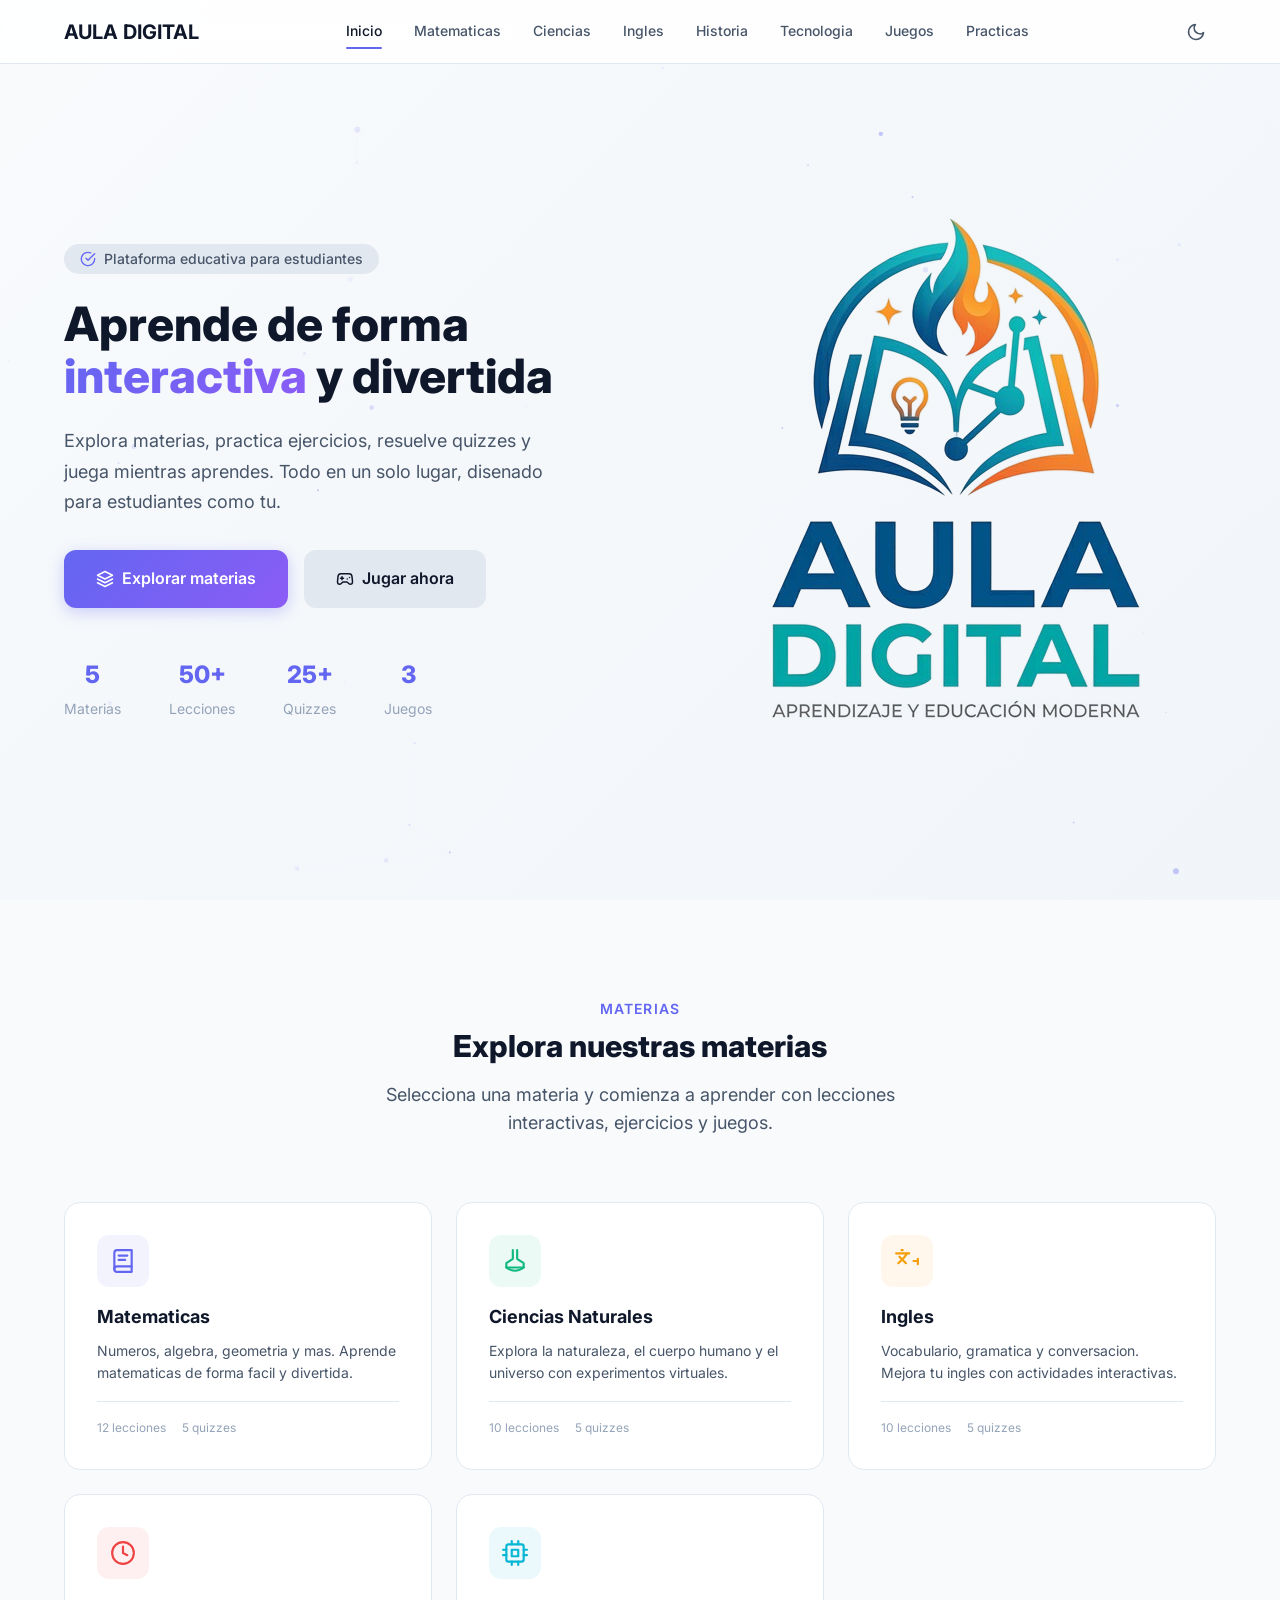
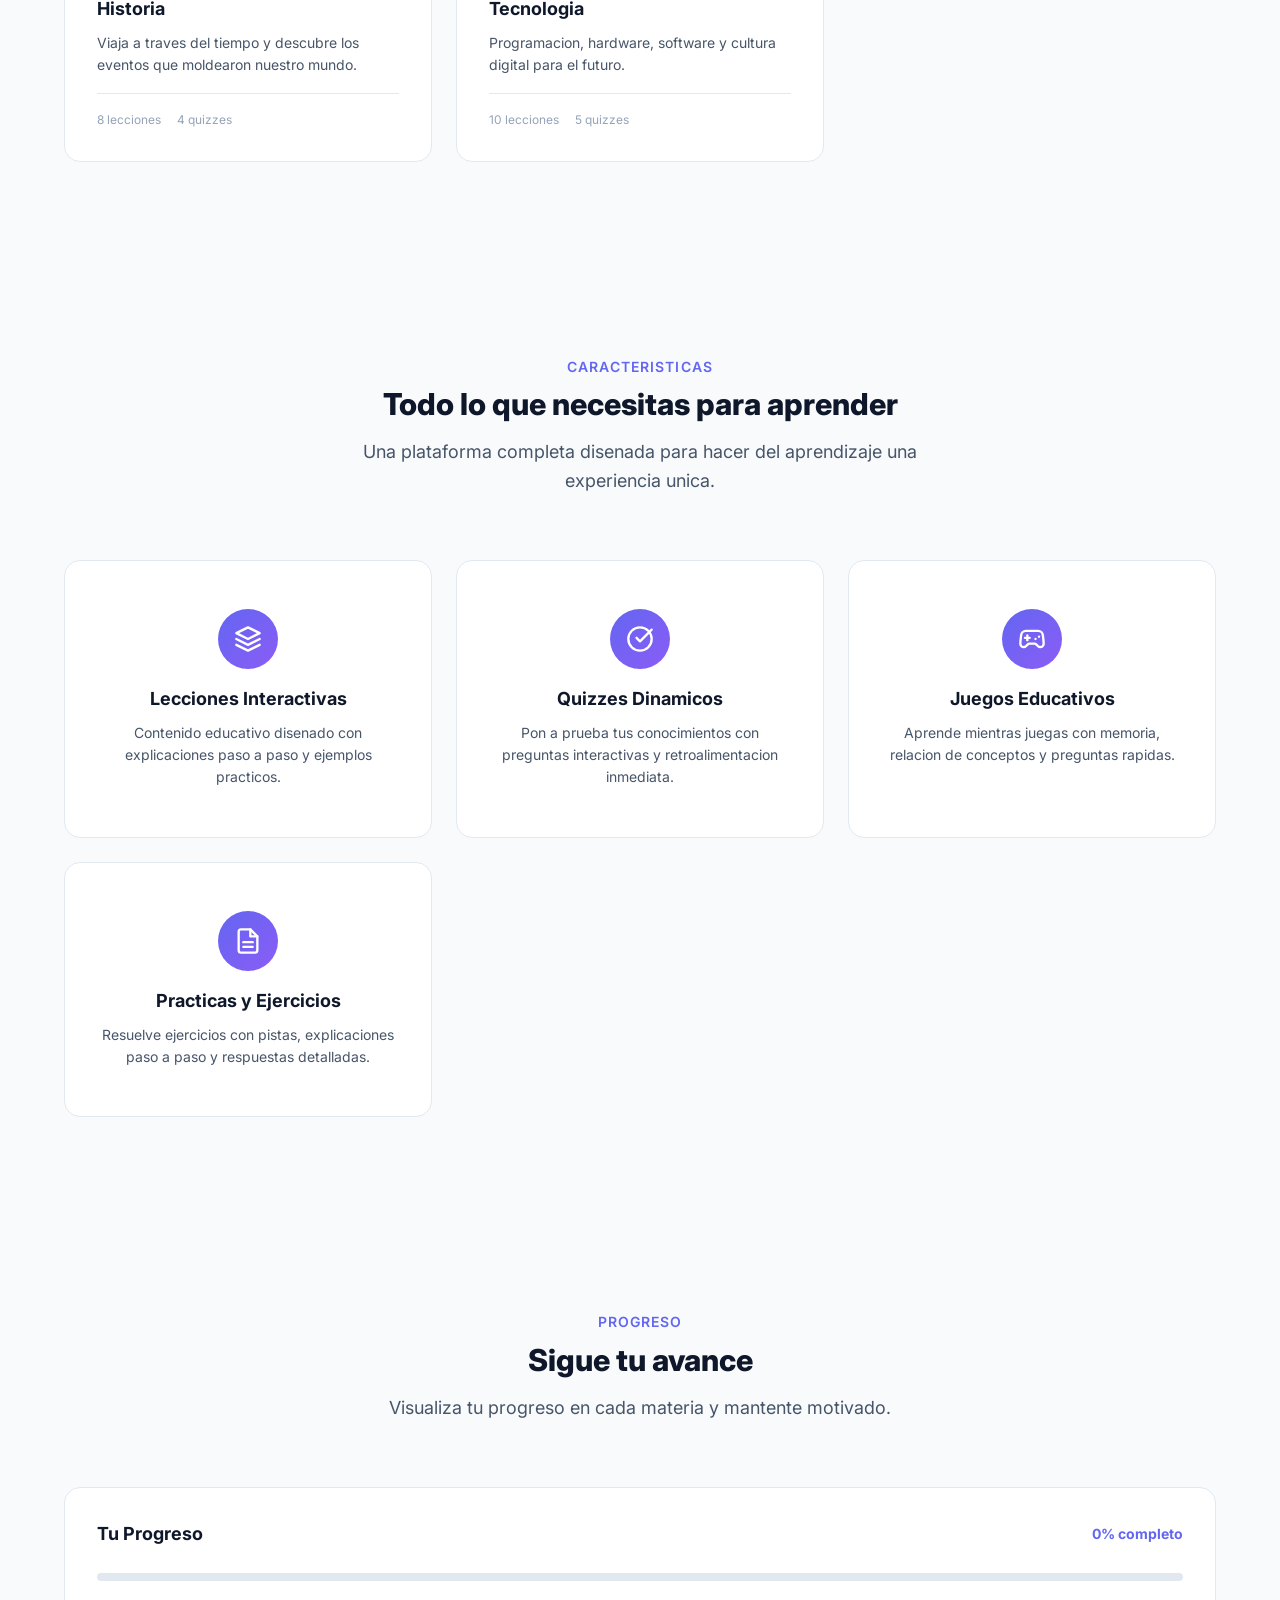
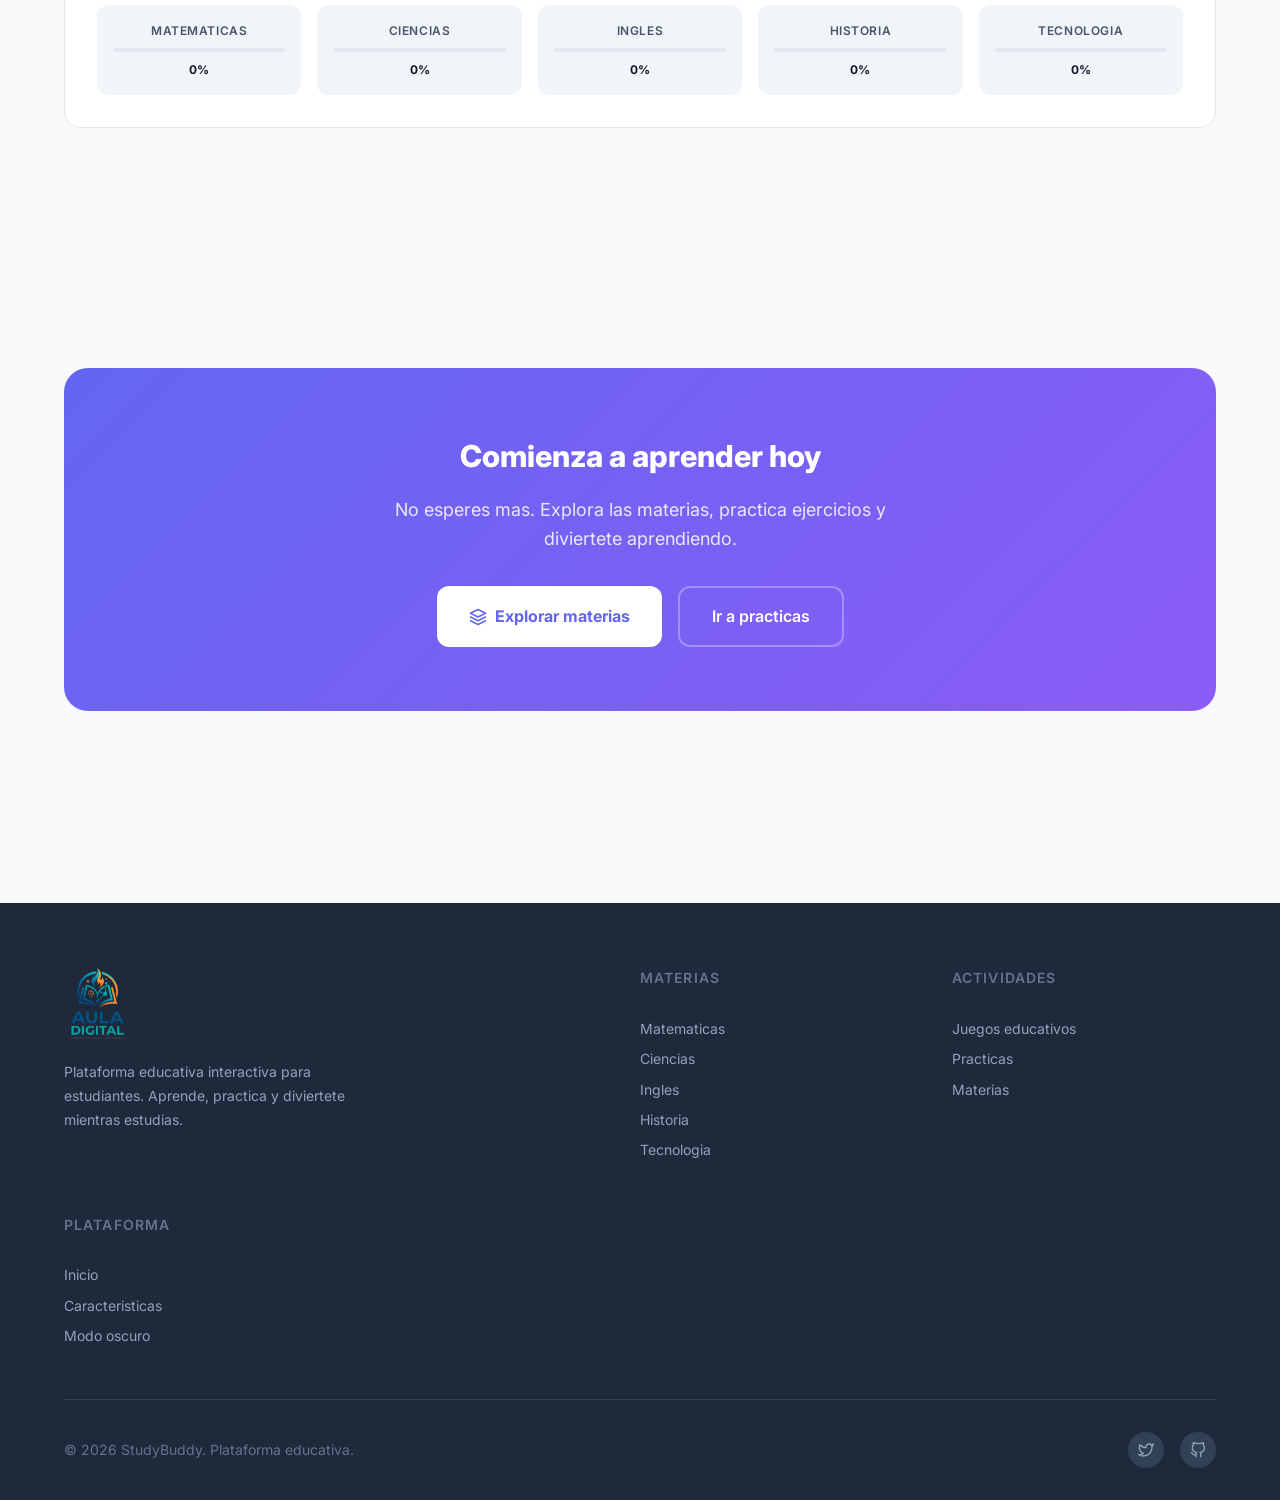
==== commit 9e360521: "cambio de logo y nombre" ====
--- a/index.html
+++ b/index.html
@@ -1,327 +1,336 @@
 <!DOCTYPE html>
 <html lang="es" data-theme="light">
+
 <head>
   <meta charset="UTF-8">
   <meta name="viewport" content="width=device-width, initial-scale=1.0">
-  <meta name="description" content="StudyBuddy - Plataforma educativa interactiva para estudiantes. Aprende matematicas, ciencias, ingles, historia y tecnologia.">
-  <title>StudyBuddy - Plataforma Educativa</title>
-
-  <!-- Preconnect for performance -->
+  <meta name="description"
+    content="AULA DIGITAL - Plataforma educativa interactiva para estudiantes. Aprende matematicas, ciencias, ingles, historia y tecnologia.">
+  <title>AULA DIGITAL - Plataforma Educativa</title>
   <link rel="preconnect" href="https://fonts.googleapis.com">
   <link rel="preconnect" href="https://fonts.gstatic.com" crossorigin>
-
-  <!-- Google Fonts -->
   <link href="https://fonts.googleapis.com/css2?family=Inter:wght@400;500;600;700;800&display=swap" rel="stylesheet">
-
-  <!-- Stylesheets -->
   <link rel="stylesheet" href="css/loader.css">
   <link rel="stylesheet" href="css/style.css">
   <link rel="stylesheet" href="css/animations.css">
   <link rel="stylesheet" href="css/responsive.css">
 </head>
+
 <body>
 
   <!-- Background gradient animation -->
   <div class="bg-gradient-animation" aria-hidden="true"></div>
 
-  <!-- Navbar placeholder (loaded dynamically or via inline fallback) -->
+  <!-- Skip to content (accessibility) -->
+  <a href="#main-content" class="skip-link">Saltar al contenido principal</a>
+
+  <!-- Navbar -->
   <div id="navbar-placeholder"></div>
 
   <!-- ============================================
-       HERO SECTION
+       MAIN CONTENT
        ============================================ -->
-  <section class="hero">
-    <div class="container">
-      <div class="hero-content">
-        <div class="hero-badge reveal">
-          <svg viewBox="0 0 24 24" fill="none" stroke="currentColor" stroke-width="2" stroke-linecap="round" stroke-linejoin="round">
-            <path d="M22 11.08V12a10 10 0 1 1-5.93-9.14"/>
-            <polyline points="22 4 12 14.01 9 11.01"/>
-          </svg>
-          Plataforma educativa #1 para estudiantes
-        </div>
-        <h1 class="hero-title reveal" style="transition-delay: 0.1s;">
-          Aprende de forma
-          <span class="highlight">interactiva</span>
-          y divertida
-        </h1>
-        <p class="hero-description reveal" style="transition-delay: 0.2s;">
-          Explora materias, practica ejercicios, resuelve quizzes y juega mientras
-          aprendes. Todo en un solo lugar, disenado para estudiantes como tu.
-        </p>
-        <div class="hero-actions reveal" style="transition-delay: 0.3s;">
-          <a href="#subjects" class="btn btn-primary btn-lg">
-            <svg viewBox="0 0 24 24" fill="none" stroke="currentColor" stroke-width="2" stroke-linecap="round" stroke-linejoin="round">
-              <path d="M12 2L2 7l10 5 10-5-10-5z"/>
-              <path d="M2 17l10 5 10-5"/>
-              <path d="M2 12l10 5 10-5"/>
+  <main id="main-content">
+
+    <!-- HERO SECTION -->
+    <header class="hero" role="banner">
+      <div class="container">
+        <div class="hero-content">
+          <div class="hero-badge reveal">
+            <svg viewBox="0 0 24 24" fill="none" stroke="currentColor" stroke-width="2" stroke-linecap="round"
+              stroke-linejoin="round" aria-hidden="true">
+              <path d="M22 11.08V12a10 10 0 1 1-5.93-9.14" />
+              <polyline points="22 4 12 14.01 9 11.01" />
             </svg>
-            Explorar materias
-          </a>
-          <a href="pages/juegos.html" class="btn btn-secondary btn-lg">
-            <svg viewBox="0 0 24 24" fill="none" stroke="currentColor" stroke-width="2" stroke-linecap="round" stroke-linejoin="round">
-              <line x1="6" y1="11" x2="10" y2="11"/><line x1="8" y1="9" x2="8" y2="13"/>
-              <line x1="15" y1="12" x2="15.01" y2="12"/><line x1="18" y1="10" x2="18.01" y2="10"/>
-              <path d="M17.32 5H6.68a4 4 0 0 0-3.978 3.59c-.006.052-.01.101-.017.152C2.604 9.416 2 14.456 2 16a3 3 0 0 0 3 3c1 0 1.5-.5 2-1l1.414-1.414A2 2 0 0 1 9.828 16h4.344a2 2 0 0 1 1.414.586L17 18c.5.5 1 1 2 1a3 3 0 0 0 3-3c0-1.545-.604-6.584-.685-7.258-.007-.05-.011-.1-.017-.151A4 4 0 0 0 17.32 5z"/>
-            </svg>
-            Jugar ahora
-          </a>
-        </div>
-        <div class="hero-stats reveal" style="transition-delay: 0.4s;">
-          <div class="hero-stat">
-            <div class="hero-stat-number">5</div>
-            <div class="hero-stat-label">Materias</div>
-          </div>
-          <div class="hero-stat">
-            <div class="hero-stat-number">50+</div>
-            <div class="hero-stat-label">Lecciones</div>
-          </div>
-          <div class="hero-stat">
-            <div class="hero-stat-number">25+</div>
-            <div class="hero-stat-label">Quizzes</div>
-          </div>
-          <div class="hero-stat">
-            <div class="hero-stat-number">3</div>
-            <div class="hero-stat-label">Juegos</div>
-          </div>
-        </div>
-      </div>
-      <div class="hero-visual reveal-right">
-        <svg class="hero-illustration" viewBox="0 0 500 400" fill="none" xmlns="http://www.w3.org/2000/svg">
-          <!-- Abstract educational illustration -->
-          <rect x="50" y="50" width="400" height="300" rx="20" fill="url(#hero-grad)" opacity="0.1"/>
-          <rect x="80" y="80" width="120" height="80" rx="12" fill="url(#hero-grad)" opacity="0.15"/>
-          <rect x="220" y="80" width="200" height="80" rx="12" fill="url(#hero-grad)" opacity="0.1"/>
-          <rect x="80" y="180" width="200" height="80" rx="12" fill="url(#hero-grad)" opacity="0.12"/>
-          <rect x="300" y="180" width="120" height="80" rx="12" fill="url(#hero-grad)" opacity="0.08"/>
-          <rect x="80" y="280" width="340" height="40" rx="8" fill="url(#hero-grad)" opacity="0.15"/>
-          <!-- Decorative circles -->
-          <circle cx="400" cy="100" r="60" fill="url(#hero-grad)" opacity="0.08"/>
-          <circle cx="100" cy="340" r="40" fill="url(#hero-grad)" opacity="0.06"/>
-          <defs>
-            <linearGradient id="hero-grad" x1="0" y1="0" x2="1" y2="1">
-              <stop offset="0%" stop-color="#6366f1"/>
-              <stop offset="100%" stop-color="#8b5cf6"/>
-            </linearGradient>
-          </defs>
-        </svg>
-      </div>
-    </div>
-  </section>
-
-  <!-- ============================================
-       SUBJECTS SECTION
-       ============================================ -->
-  <section class="section" id="subjects">
-    <div class="container">
-      <div class="section-header reveal">
-        <span class="section-tag">Materias</span>
-        <h2 class="section-title">Explora nuestras materias</h2>
-        <p class="section-subtitle">Selecciona una materia y comienza a aprender con lecciones interactivas, ejercicios y juegos.</p>
-      </div>
-      <div class="subjects-grid stagger-children">
-        <!-- Matematicas -->
-        <a href="pages/matematicas.html" class="subject-card hover-lift" style="--card-accent: var(--subject-math); --card-accent-bg: rgba(99, 102, 241, 0.08);">
-          <div class="subject-card-icon">
-            <svg viewBox="0 0 24 24" fill="none" stroke="currentColor" stroke-width="2" stroke-linecap="round" stroke-linejoin="round">
-              <path d="M4 19.5A2.5 2.5 0 0 1 6.5 17H20"/>
-              <path d="M6.5 2H20v20H6.5A2.5 2.5 0 0 1 4 19.5v-15A2.5 2.5 0 0 1 6.5 2z"/>
-              <line x1="8" y1="7" x2="16" y2="7"/>
-              <line x1="8" y1="11" x2="14" y2="11"/>
-            </svg>
-          </div>
-          <h3>Matematicas</h3>
-          <p>Numeros, algebra, geometria y mas. Aprende matematicas de forma facil y divertida.</p>
-          <div class="subject-card-meta">
-            <span>12 lecciones</span>
-            <span>5 quizzes</span>
-          </div>
-        </a>
-
-        <!-- Ciencias -->
-        <a href="pages/ciencias.html" class="subject-card hover-lift" style="--card-accent: var(--subject-science); --card-accent-bg: rgba(16, 185, 129, 0.08);">
-          <div class="subject-card-icon">
-            <svg viewBox="0 0 24 24" fill="none" stroke="currentColor" stroke-width="2" stroke-linecap="round" stroke-linejoin="round">
-              <path d="M10 2v8l-6 4v4h16v-4l-6-4V2"/>
-              <path d="M4 18c2.5 2 5.5 3 8 3s5.5-1 8-3"/>
-            </svg>
-          </div>
-          <h3>Ciencias Naturales</h3>
-          <p>Explora la naturaleza, el cuerpo humano y el universo con experimentos virtuales.</p>
-          <div class="subject-card-meta">
-            <span>10 lecciones</span>
-            <span>5 quizzes</span>
-          </div>
-        </a>
-
-        <!-- Ingles -->
-        <a href="pages/ingles.html" class="subject-card hover-lift" style="--card-accent: var(--subject-english); --card-accent-bg: rgba(245, 158, 11, 0.08);">
-          <div class="subject-card-icon">
-            <svg viewBox="0 0 24 24" fill="none" stroke="currentColor" stroke-width="2" stroke-linecap="round" stroke-linejoin="round">
-              <path d="M5 8l6 6"/>
-              <path d="M4 14l6-6 2-3"/>
-              <path d="M2 5h12"/>
-              <path d="M7 2h1"/>
-              <path d="M22 10v5"/>
-              <path d="M18 12h4"/>
-            </svg>
-          </div>
-          <h3>Ingles</h3>
-          <p>Vocabulario, gramatica y conversacion. Mejora tu ingles con actividades interactivas.</p>
-          <div class="subject-card-meta">
-            <span>10 lecciones</span>
-            <span>5 quizzes</span>
-          </div>
-        </a>
-
-        <!-- Historia -->
-        <a href="pages/historia.html" class="subject-card hover-lift" style="--card-accent: var(--subject-history); --card-accent-bg: rgba(239, 68, 68, 0.08);">
-          <div class="subject-card-icon">
-            <svg viewBox="0 0 24 24" fill="none" stroke="currentColor" stroke-width="2" stroke-linecap="round" stroke-linejoin="round">
-              <circle cx="12" cy="12" r="10"/>
-              <polyline points="12 6 12 12 16 14"/>
-            </svg>
-          </div>
-          <h3>Historia</h3>
-          <p>Viaja a traves del tiempo y descubre los eventos que moldearon nuestro mundo.</p>
-          <div class="subject-card-meta">
-            <span>8 lecciones</span>
-            <span>4 quizzes</span>
-          </div>
-        </a>
-
-        <!-- Tecnologia -->
-        <a href="pages/tecnologia.html" class="subject-card hover-lift" style="--card-accent: var(--subject-tech); --card-accent-bg: rgba(6, 182, 212, 0.08);">
-          <div class="subject-card-icon">
-            <svg viewBox="0 0 24 24" fill="none" stroke="currentColor" stroke-width="2" stroke-linecap="round" stroke-linejoin="round">
-              <rect x="4" y="4" width="16" height="16" rx="2" ry="2"/>
-              <rect x="9" y="9" width="6" height="6"/>
-              <line x1="9" y1="1" x2="9" y2="4"/>
-              <line x1="15" y1="1" x2="15" y2="4"/>
-              <line x1="9" y1="20" x2="9" y2="23"/>
-              <line x1="15" y1="20" x2="15" y2="23"/>
-              <line x1="20" y1="9" x2="23" y2="9"/>
-              <line x1="20" y1="14" x2="23" y2="14"/>
-              <line x1="1" y1="9" x2="4" y2="9"/>
-              <line x1="1" y1="14" x2="4" y2="14"/>
-            </svg>
-          </div>
-          <h3>Tecnologia</h3>
-          <p>Programacion, hardware, software y cultura digital para el futuro.</p>
-          <div class="subject-card-meta">
-            <span>10 lecciones</span>
-            <span>5 quizzes</span>
-          </div>
-        </a>
-      </div>
-    </div>
-  </section>
-
-  <!-- ============================================
-       FEATURES SECTION
-       ============================================ -->
-  <section class="section" id="features">
-    <div class="container">
-      <div class="section-header reveal">
-        <span class="section-tag">Caracteristicas</span>
-        <h2 class="section-title">Todo lo que necesitas para aprender</h2>
-        <p class="section-subtitle">Una plataforma completa disenada para hacer del aprendizaje una experiencia unica.</p>
-      </div>
-      <div class="features-grid stagger-children">
-        <div class="feature-card hover-lift">
-          <div class="feature-icon">
-            <svg viewBox="0 0 24 24" fill="none" stroke="currentColor" stroke-width="2" stroke-linecap="round" stroke-linejoin="round">
-              <path d="M12 2L2 7l10 5 10-5-10-5z"/>
-              <path d="M2 17l10 5 10-5"/>
-              <path d="M2 12l10 5 10-5"/>
-            </svg>
-          </div>
-          <h3>Lecciones Interactivas</h3>
-          <p>Contenido educativo disenado con explicaciones paso a paso y ejemplos practicos.</p>
-        </div>
-        <div class="feature-card hover-lift">
-          <div class="feature-icon">
-            <svg viewBox="0 0 24 24" fill="none" stroke="currentColor" stroke-width="2" stroke-linecap="round" stroke-linejoin="round">
-              <circle cx="12" cy="12" r="10"/>
-              <polyline points="9 11 12 14 22 4"/>
-            </svg>
-          </div>
-          <h3>Quizzes Dinamicos</h3>
-          <p>Pon a prueba tus conocimientos con preguntas interactivas y retroalimentacion inmediata.</p>
-        </div>
-        <div class="feature-card hover-lift">
-          <div class="feature-icon">
-            <svg viewBox="0 0 24 24" fill="none" stroke="currentColor" stroke-width="2" stroke-linecap="round" stroke-linejoin="round">
-              <line x1="6" y1="11" x2="10" y2="11"/><line x1="8" y1="9" x2="8" y2="13"/>
-              <line x1="15" y1="12" x2="15.01" y2="12"/><line x1="18" y1="10" x2="18.01" y2="10"/>
-              <path d="M17.32 5H6.68a4 4 0 0 0-3.978 3.59c-.006.052-.01.101-.017.152C2.604 9.416 2 14.456 2 16a3 3 0 0 0 3 3c1 0 1.5-.5 2-1l1.414-1.414A2 2 0 0 1 9.828 16h4.344a2 2 0 0 1 1.414.586L17 18c.5.5 1 1 2 1a3 3 0 0 0 3-3c0-1.545-.604-6.584-.685-7.258-.007-.05-.011-.1-.017-.151A4 4 0 0 0 17.32 5z"/>
-            </svg>
-          </div>
-          <h3>Juegos Educativos</h3>
-          <p>Aprende mientras juegas con memoria, relacion de conceptos y preguntas rapidas.</p>
-        </div>
-        <div class="feature-card hover-lift">
-          <div class="feature-icon">
-            <svg viewBox="0 0 24 24" fill="none" stroke="currentColor" stroke-width="2" stroke-linecap="round" stroke-linejoin="round">
-              <path d="M14 2H6a2 2 0 0 0-2 2v16a2 2 0 0 0 2 2h12a2 2 0 0 0 2-2V8z"/>
-              <polyline points="14 2 14 8 20 8"/>
-              <line x1="16" y1="13" x2="8" y2="13"/>
-              <line x1="16" y1="17" x2="8" y2="17"/>
-            </svg>
-          </div>
-          <h3>Practicas y Ejercicios</h3>
-          <p>Resuelve ejercicios con pistas, explicaciones paso a paso y respuestas detalladas.</p>
-        </div>
-      </div>
-    </div>
-  </section>
-
-  <!-- ============================================
-       PROGRESS SECTION
-       ============================================ -->
-  <section class="section" id="progress">
-    <div class="container">
-      <div class="section-header reveal">
-        <span class="section-tag">Progreso</span>
-        <h2 class="section-title">Sigue tu avance</h2>
-        <p class="section-subtitle">Visualiza tu progreso en cada materia y mantente motivado.</p>
-      </div>
-      <div class="reveal">
-        <div id="progress-section" class="progress-section"></div>
-      </div>
-    </div>
-  </section>
-
-  <!-- ============================================
-       CTA SECTION
-       ============================================ -->
-  <section class="section">
-    <div class="container">
-      <div class="reveal-scale" style="background: linear-gradient(135deg, var(--accent-primary), var(--accent-secondary)); border-radius: var(--border-radius-xl); padding: 64px 32px; text-align: center;">
-        <h2 style="font-size: var(--font-size-3xl); font-weight: 800; color: white; margin-bottom: 16px;">
-          Comienza a aprender hoy
-        </h2>
-        <p style="font-size: var(--font-size-lg); color: rgba(255,255,255,0.85); max-width: 500px; margin: 0 auto 32px;">
-          No esperes mas. Explora las materias, practica ejercicios y diviertete aprendiendo.
-        </p>
-        <div style="display: flex; gap: 16px; justify-content: center; flex-wrap: wrap;">
-          <a href="#subjects" class="btn btn-lg" style="background: white; color: var(--accent-primary); font-weight: 700;">
-            <svg viewBox="0 0 24 24" fill="none" stroke="currentColor" stroke-width="2" stroke-linecap="round" stroke-linejoin="round" style="width: 18px; height: 18px;">
-              <path d="M12 2L2 7l10 5 10-5-10-5z"/>
-              <path d="M2 17l10 5 10-5"/>
-              <path d="M2 12l10 5 10-5"/>
-            </svg>
-            Explorar materias
-          </a>
-          <a href="pages/practicas.html" class="btn btn-lg" style="background: transparent; color: white; border: 2px solid rgba(255,255,255,0.3);">
-            Ir a practicas
-          </a>
-        </div>
-      </div>
-    </div>
-  </section>
-
-  <!-- Footer placeholder -->
+            Plataforma educativa para estudiantes
+          </div>
+          <h1 class="hero-title reveal" style="transition-delay: 0.1s;">
+            Aprende de forma
+            <span class="highlight">interactiva</span>
+            y divertida
+          </h1>
+          <p class="hero-description reveal" style="transition-delay: 0.2s;">
+            Explora materias, practica ejercicios, resuelve quizzes y juega mientras
+            aprendes. Todo en un solo lugar, disenado para estudiantes como tu.
+          </p>
+          <div class="hero-actions reveal" style="transition-delay: 0.3s;">
+            <a href="#subjects" class="btn btn-primary btn-lg">
+              <svg viewBox="0 0 24 24" fill="none" stroke="currentColor" stroke-width="2" stroke-linecap="round"
+                stroke-linejoin="round" aria-hidden="true">
+                <path d="M12 2L2 7l10 5 10-5-10-5z" />
+                <path d="M2 17l10 5 10-5" />
+                <path d="M2 12l10 5 10-5" />
+              </svg>
+              Explorar materias
+            </a>
+            <a href="pages/juegos.html" class="btn btn-secondary btn-lg">
+              <svg viewBox="0 0 24 24" fill="none" stroke="currentColor" stroke-width="2" stroke-linecap="round"
+                stroke-linejoin="round" aria-hidden="true">
+                <line x1="6" y1="11" x2="10" y2="11" />
+                <line x1="8" y1="9" x2="8" y2="13" />
+                <line x1="15" y1="12" x2="15.01" y2="12" />
+                <line x1="18" y1="10" x2="18.01" y2="10" />
+                <path
+                  d="M17.32 5H6.68a4 4 0 0 0-3.978 3.59c-.006.052-.01.101-.017.152C2.604 9.416 2 14.456 2 16a3 3 0 0 0 3 3c1 0 1.5-.5 2-1l1.414-1.414A2 2 0 0 1 9.828 16h4.344a2 2 0 0 1 1.414.586L17 18c.5.5 1 1 2 1a3 3 0 0 0 3-3c0-1.545-.604-6.584-.685-7.258-.007-.05-.011-.1-.017-.151A4 4 0 0 0 17.32 5z" />
+              </svg>
+              Jugar ahora
+            </a>
+          </div>
+          <div class="hero-stats reveal" style="transition-delay: 0.4s;">
+            <div class="hero-stat">
+              <div class="hero-stat-number">5</div>
+              <div class="hero-stat-label">Materias</div>
+            </div>
+            <div class="hero-stat">
+              <div class="hero-stat-number">50+</div>
+              <div class="hero-stat-label">Lecciones</div>
+            </div>
+            <div class="hero-stat">
+              <div class="hero-stat-number">25+</div>
+              <div class="hero-stat-label">Quizzes</div>
+            </div>
+            <div class="hero-stat">
+              <div class="hero-stat-number">3</div>
+              <div class="hero-stat-label">Juegos</div>
+            </div>
+          </div>
+        </div>
+        <div class="hero-visual reveal-right" aria-hidden="true">
+          <img class="navbar-logo-" src="assets/images/Logo_s.png" alt="AULA DIGITAL logo">
+        </div>
+      </div>
+    </header>
+
+    <!-- SUBJECTS SECTION -->
+    <section class="section" id="subjects" aria-labelledby="subjects-title">
+      <div class="container">
+        <div class="section-header reveal">
+          <span class="section-tag">Materias</span>
+          <h2 class="section-title" id="subjects-title">Explora nuestras materias</h2>
+          <p class="section-subtitle">Selecciona una materia y comienza a aprender con lecciones interactivas,
+            ejercicios y juegos.</p>
+        </div>
+        <div class="subjects-grid stagger-children">
+          <a href="pages/matematicas.html" class="subject-card hover-lift"
+            style="--card-accent: var(--subject-math); --card-accent-bg: rgba(99, 102, 241, 0.08);"
+            aria-label="Matematicas - 12 lecciones, 5 quizzes">
+            <div class="subject-card-icon">
+              <svg viewBox="0 0 24 24" fill="none" stroke="currentColor" stroke-width="2" stroke-linecap="round"
+                stroke-linejoin="round" aria-hidden="true">
+                <path d="M4 19.5A2.5 2.5 0 0 1 6.5 17H20" />
+                <path d="M6.5 2H20v20H6.5A2.5 2.5 0 0 1 4 19.5v-15A2.5 2.5 0 0 1 6.5 2z" />
+                <line x1="8" y1="7" x2="16" y2="7" />
+                <line x1="8" y1="11" x2="14" y2="11" />
+              </svg>
+            </div>
+            <h3>Matematicas</h3>
+            <p>Numeros, algebra, geometria y mas. Aprende matematicas de forma facil y divertida.</p>
+            <div class="subject-card-meta">
+              <span>12 lecciones</span>
+              <span>5 quizzes</span>
+            </div>
+          </a>
+
+          <a href="pages/ciencias.html" class="subject-card hover-lift"
+            style="--card-accent: var(--subject-science); --card-accent-bg: rgba(16, 185, 129, 0.08);"
+            aria-label="Ciencias Naturales - 10 lecciones, 5 quizzes">
+            <div class="subject-card-icon">
+              <svg viewBox="0 0 24 24" fill="none" stroke="currentColor" stroke-width="2" stroke-linecap="round"
+                stroke-linejoin="round" aria-hidden="true">
+                <path d="M10 2v8l-6 4v4h16v-4l-6-4V2" />
+                <path d="M4 18c2.5 2 5.5 3 8 3s5.5-1 8-3" />
+              </svg>
+            </div>
+            <h3>Ciencias Naturales</h3>
+            <p>Explora la naturaleza, el cuerpo humano y el universo con experimentos virtuales.</p>
+            <div class="subject-card-meta">
+              <span>10 lecciones</span>
+              <span>5 quizzes</span>
+            </div>
+          </a>
+
+          <a href="pages/ingles.html" class="subject-card hover-lift"
+            style="--card-accent: var(--subject-english); --card-accent-bg: rgba(245, 158, 11, 0.08);"
+            aria-label="Ingles - 10 lecciones, 5 quizzes">
+            <div class="subject-card-icon">
+              <svg viewBox="0 0 24 24" fill="none" stroke="currentColor" stroke-width="2" stroke-linecap="round"
+                stroke-linejoin="round" aria-hidden="true">
+                <path d="M5 8l6 6" />
+                <path d="M4 14l6-6 2-3" />
+                <path d="M2 5h12" />
+                <path d="M7 2h1" />
+                <path d="M22 10v5" />
+                <path d="M18 12h4" />
+              </svg>
+            </div>
+            <h3>Ingles</h3>
+            <p>Vocabulario, gramatica y conversacion. Mejora tu ingles con actividades interactivas.</p>
+            <div class="subject-card-meta">
+              <span>10 lecciones</span>
+              <span>5 quizzes</span>
+            </div>
+          </a>
+
+          <a href="pages/historia.html" class="subject-card hover-lift"
+            style="--card-accent: var(--subject-history); --card-accent-bg: rgba(239, 68, 68, 0.08);"
+            aria-label="Historia - 8 lecciones, 4 quizzes">
+            <div class="subject-card-icon">
+              <svg viewBox="0 0 24 24" fill="none" stroke="currentColor" stroke-width="2" stroke-linecap="round"
+                stroke-linejoin="round" aria-hidden="true">
+                <circle cx="12" cy="12" r="10" />
+                <polyline points="12 6 12 12 16 14" />
+              </svg>
+            </div>
+            <h3>Historia</h3>
+            <p>Viaja a traves del tiempo y descubre los eventos que moldearon nuestro mundo.</p>
+            <div class="subject-card-meta">
+              <span>8 lecciones</span>
+              <span>4 quizzes</span>
+            </div>
+          </a>
+
+          <a href="pages/tecnologia.html" class="subject-card hover-lift"
+            style="--card-accent: var(--subject-tech); --card-accent-bg: rgba(6, 182, 212, 0.08);"
+            aria-label="Tecnologia - 10 lecciones, 5 quizzes">
+            <div class="subject-card-icon">
+              <svg viewBox="0 0 24 24" fill="none" stroke="currentColor" stroke-width="2" stroke-linecap="round"
+                stroke-linejoin="round" aria-hidden="true">
+                <rect x="4" y="4" width="16" height="16" rx="2" ry="2" />
+                <rect x="9" y="9" width="6" height="6" />
+                <line x1="9" y1="1" x2="9" y2="4" />
+                <line x1="15" y1="1" x2="15" y2="4" />
+                <line x1="9" y1="20" x2="9" y2="23" />
+                <line x1="15" y1="20" x2="15" y2="23" />
+                <line x1="20" y1="9" x2="23" y2="9" />
+                <line x1="20" y1="14" x2="23" y2="14" />
+                <line x1="1" y1="9" x2="4" y2="9" />
+                <line x1="1" y1="14" x2="4" y2="14" />
+              </svg>
+            </div>
+            <h3>Tecnologia</h3>
+            <p>Programacion, hardware, software y cultura digital para el futuro.</p>
+            <div class="subject-card-meta">
+              <span>10 lecciones</span>
+              <span>5 quizzes</span>
+            </div>
+          </a>
+        </div>
+      </div>
+    </section>
+
+    <!-- FEATURES SECTION -->
+    <section class="section" id="features" aria-labelledby="features-title">
+      <div class="container">
+        <div class="section-header reveal">
+          <span class="section-tag">Caracteristicas</span>
+          <h2 class="section-title" id="features-title">Todo lo que necesitas para aprender</h2>
+          <p class="section-subtitle">Una plataforma completa disenada para hacer del aprendizaje una experiencia unica.
+          </p>
+        </div>
+        <div class="features-grid stagger-children">
+          <div class="feature-card hover-lift">
+            <div class="feature-icon">
+              <svg viewBox="0 0 24 24" fill="none" stroke="currentColor" stroke-width="2" stroke-linecap="round"
+                stroke-linejoin="round" aria-hidden="true">
+                <path d="M12 2L2 7l10 5 10-5-10-5z" />
+                <path d="M2 17l10 5 10-5" />
+                <path d="M2 12l10 5 10-5" />
+              </svg>
+            </div>
+            <h3>Lecciones Interactivas</h3>
+            <p>Contenido educativo disenado con explicaciones paso a paso y ejemplos practicos.</p>
+          </div>
+          <div class="feature-card hover-lift">
+            <div class="feature-icon">
+              <svg viewBox="0 0 24 24" fill="none" stroke="currentColor" stroke-width="2" stroke-linecap="round"
+                stroke-linejoin="round" aria-hidden="true">
+                <circle cx="12" cy="12" r="10" />
+                <polyline points="9 11 12 14 22 4" />
+              </svg>
+            </div>
+            <h3>Quizzes Dinamicos</h3>
+            <p>Pon a prueba tus conocimientos con preguntas interactivas y retroalimentacion inmediata.</p>
+          </div>
+          <div class="feature-card hover-lift">
+            <div class="feature-icon">
+              <svg viewBox="0 0 24 24" fill="none" stroke="currentColor" stroke-width="2" stroke-linecap="round"
+                stroke-linejoin="round" aria-hidden="true">
+                <line x1="6" y1="11" x2="10" y2="11" />
+                <line x1="8" y1="9" x2="8" y2="13" />
+                <line x1="15" y1="12" x2="15.01" y2="12" />
+                <line x1="18" y1="10" x2="18.01" y2="10" />
+                <path
+                  d="M17.32 5H6.68a4 4 0 0 0-3.978 3.59c-.006.052-.01.101-.017.152C2.604 9.416 2 14.456 2 16a3 3 0 0 0 3 3c1 0 1.5-.5 2-1l1.414-1.414A2 2 0 0 1 9.828 16h4.344a2 2 0 0 1 1.414.586L17 18c.5.5 1 1 2 1a3 3 0 0 0 3-3c0-1.545-.604-6.584-.685-7.258-.007-.05-.011-.1-.017-.151A4 4 0 0 0 17.32 5z" />
+              </svg>
+            </div>
+            <h3>Juegos Educativos</h3>
+            <p>Aprende mientras juegas con memoria, relacion de conceptos y preguntas rapidas.</p>
+          </div>
+          <div class="feature-card hover-lift">
+            <div class="feature-icon">
+              <svg viewBox="0 0 24 24" fill="none" stroke="currentColor" stroke-width="2" stroke-linecap="round"
+                stroke-linejoin="round" aria-hidden="true">
+                <path d="M14 2H6a2 2 0 0 0-2 2v16a2 2 0 0 0 2 2h12a2 2 0 0 0 2-2V8z" />
+                <polyline points="14 2 14 8 20 8" />
+                <line x1="16" y1="13" x2="8" y2="13" />
+                <line x1="16" y1="17" x2="8" y2="17" />
+              </svg>
+            </div>
+            <h3>Practicas y Ejercicios</h3>
+            <p>Resuelve ejercicios con pistas, explicaciones paso a paso y respuestas detalladas.</p>
+          </div>
+        </div>
+      </div>
+    </section>
+
+    <!-- PROGRESS SECTION -->
+    <section class="section" id="progress" aria-labelledby="progress-title">
+      <div class="container">
+        <div class="section-header reveal">
+          <span class="section-tag">Progreso</span>
+          <h2 class="section-title" id="progress-title">Sigue tu avance</h2>
+          <p class="section-subtitle">Visualiza tu progreso en cada materia y mantente motivado.</p>
+        </div>
+        <div class="reveal">
+          <div id="progress-section" class="progress-section"></div>
+        </div>
+      </div>
+    </section>
+
+    <!-- CTA SECTION -->
+    <section class="section" aria-labelledby="cta-title">
+      <div class="container">
+        <div class="reveal-scale"
+          style="background: linear-gradient(135deg, var(--accent-primary), var(--accent-secondary)); border-radius: var(--border-radius-xl); padding: 64px 32px; text-align: center;">
+          <h2 id="cta-title" style="font-size: var(--text-3xl); font-weight: 800; color: white; margin-bottom: 16px;">
+            Comienza a aprender hoy
+          </h2>
+          <p style="font-size: var(--text-lg); color: rgba(255,255,255,0.85); max-width: 500px; margin: 0 auto 32px;">
+            No esperes mas. Explora las materias, practica ejercicios y diviertete aprendiendo.
+          </p>
+          <div style="display: flex; gap: 16px; justify-content: center; flex-wrap: wrap;">
+            <a href="#subjects" class="btn btn-lg"
+              style="background: white; color: var(--accent-primary); font-weight: 700;">
+              <svg viewBox="0 0 24 24" fill="none" stroke="currentColor" stroke-width="2" stroke-linecap="round"
+                stroke-linejoin="round" style="width: 18px; height: 18px;" aria-hidden="true">
+                <path d="M12 2L2 7l10 5 10-5-10-5z" />
+                <path d="M2 17l10 5 10-5" />
+                <path d="M2 12l10 5 10-5" />
+              </svg>
+              Explorar materias
+            </a>
+            <a href="pages/practicas.html" class="btn btn-lg"
+              style="background: transparent; color: white; border: 2px solid rgba(255,255,255,0.3);">
+              Ir a practicas
+            </a>
+          </div>
+        </div>
+      </div>
+    </section>
+
+  </main>
+
+  <!-- Footer -->
   <div id="footer-placeholder"></div>
 
   <!-- Scripts -->
@@ -331,4 +340,5 @@
   <script src="js/games.js"></script>
   <script src="js/main.js"></script>
 </body>
-</html>
+
+</html>
--- a/css/style.css
+++ b/css/style.css
@@ -1,6 +1,7 @@
 /* ============================================
    STYLE.CSS - Main stylesheet
    Educational Platform - StudyBuddy
+   Human-Centered Engineering
    ============================================ */
 
 /* ---- CSS Variables (Design Tokens) ---- */
@@ -48,15 +49,17 @@
   /* Typography */
   --font-family: 'Inter', -apple-system, BlinkMacSystemFont, 'Segoe UI', Roboto, sans-serif;
   --font-mono: 'JetBrains Mono', 'Fira Code', monospace;
-  --font-size-xs: 0.75rem;
-  --font-size-sm: 0.875rem;
-  --font-size-base: 1rem;
-  --font-size-lg: 1.125rem;
-  --font-size-xl: 1.25rem;
-  --font-size-2xl: 1.5rem;
-  --font-size-3xl: 2rem;
-  --font-size-4xl: 2.5rem;
-  --font-size-5xl: 3.5rem;
+
+  /* Fluid typography scale using clamp() */
+  --text-xs: clamp(0.69rem, 0.65rem + 0.12vw, 0.75rem);
+  --text-sm: clamp(0.8rem, 0.76rem + 0.15vw, 0.875rem);
+  --text-base: clamp(0.94rem, 0.88rem + 0.2vw, 1rem);
+  --text-lg: clamp(1.06rem, 0.98rem + 0.25vw, 1.125rem);
+  --text-xl: clamp(1.13rem, 1.04rem + 0.3vw, 1.25rem);
+  --text-2xl: clamp(1.31rem, 1.18rem + 0.4vw, 1.5rem);
+  --text-3xl: clamp(1.63rem, 1.41rem + 0.6vw, 2rem);
+  --text-4xl: clamp(1.94rem, 1.63rem + 0.85vw, 2.5rem);
+  --text-5xl: clamp(2.5rem, 2rem + 1.2vw, 3.5rem);
 
   /* Spacing */
   --space-xs: 4px;
@@ -80,6 +83,9 @@
   --transition-fast: 0.2s ease;
   --transition-base: 0.3s ease;
   --transition-slow: 0.5s ease;
+
+  /* Focus ring */
+  --focus-ring: 0 0 0 3px rgba(99, 102, 241, 0.4);
 }
 
 /* ---- Dark Mode ---- */
@@ -114,7 +120,7 @@
 
 html {
   scroll-behavior: smooth;
-  font-size: 16px;
+  font-size: 100%;
 }
 
 body {
@@ -153,6 +159,38 @@
 input, textarea, select {
   font-family: inherit;
   font-size: inherit;
+}
+
+/* ---- Skip to content (accessibility) ---- */
+.skip-link {
+  position: absolute;
+  top: -100%;
+  left: var(--space-md);
+  padding: var(--space-sm) var(--space-md);
+  background: var(--accent-primary);
+  color: white;
+  border-radius: var(--border-radius-sm);
+  font-size: var(--text-sm);
+  font-weight: 600;
+  z-index: 10000;
+  transition: top var(--transition-fast);
+}
+
+.skip-link:focus {
+  top: var(--space-sm);
+}
+
+/* ---- Focus styles (accessibility) ---- */
+:focus-visible {
+  outline: 2px solid var(--accent-primary);
+  outline-offset: 2px;
+}
+
+button:focus-visible,
+a:focus-visible,
+input:focus-visible,
+textarea:focus-visible {
+  box-shadow: var(--focus-ring);
 }
 
 /* ---- Container ---- */
@@ -177,7 +215,7 @@
 
 .section-tag {
   display: inline-block;
-  font-size: var(--font-size-sm);
+  font-size: var(--text-sm);
   font-weight: 600;
   color: var(--accent-primary);
   text-transform: uppercase;
@@ -186,7 +224,7 @@
 }
 
 .section-title {
-  font-size: var(--font-size-3xl);
+  font-size: var(--text-3xl);
   font-weight: 800;
   color: var(--text-primary);
   margin-bottom: var(--space-md);
@@ -194,7 +232,7 @@
 }
 
 .section-subtitle {
-  font-size: var(--font-size-lg);
+  font-size: var(--text-lg);
   color: var(--text-secondary);
   max-width: 600px;
   margin: 0 auto;
@@ -232,14 +270,25 @@
   display: flex;
   align-items: center;
   gap: var(--space-sm);
-  font-size: var(--font-size-xl);
+  font-size: var(--text-xl);
   font-weight: 700;
   color: var(--text-primary);
+  transition: opacity var(--transition-fast);
+}
+
+.navbar-logo:hover {
+  opacity: 0.8;
 }
 
 .navbar-logo svg {
   width: 32px;
   height: 32px;
+}
+
+.navbar-logo-img {
+  height: 66px;
+  width: auto;
+  display: block;
 }
 
 .navbar-logo span {
@@ -256,7 +305,7 @@
 }
 
 .navbar-links a {
-  font-size: var(--font-size-sm);
+  font-size: var(--text-sm);
   font-weight: 500;
   color: var(--text-secondary);
   position: relative;
@@ -277,12 +326,14 @@
 }
 
 .navbar-links a:hover,
-.navbar-links a.active {
+.navbar-links a.active,
+.navbar-links a[aria-current="page"] {
   color: var(--text-primary);
 }
 
 .navbar-links a:hover::after,
-.navbar-links a.active::after {
+.navbar-links a.active::after,
+.navbar-links a[aria-current="page"]::after {
   width: 100%;
 }
 
@@ -300,17 +351,23 @@
   align-items: center;
   justify-content: center;
   color: var(--text-secondary);
-  transition: background var(--transition-fast), color var(--transition-fast);
+  transition: background var(--transition-fast), color var(--transition-fast), transform var(--transition-fast);
 }
 
 .theme-toggle:hover {
   background: var(--bg-tertiary);
   color: var(--text-primary);
+  transform: scale(1.05);
+}
+
+.theme-toggle:active {
+  transform: scale(0.95);
 }
 
 .theme-toggle svg {
   width: 20px;
   height: 20px;
+  transition: transform var(--transition-base);
 }
 
 .menu-toggle {
@@ -379,7 +436,7 @@
   padding: var(--space-xs) var(--space-md);
   background: var(--bg-tertiary);
   border-radius: 50px;
-  font-size: var(--font-size-sm);
+  font-size: var(--text-sm);
   font-weight: 500;
   color: var(--text-secondary);
   margin-bottom: var(--space-lg);
@@ -392,7 +449,7 @@
 }
 
 .hero-title {
-  font-size: var(--font-size-5xl);
+  font-size: var(--text-5xl);
   font-weight: 800;
   line-height: 1.1;
   margin-bottom: var(--space-lg);
@@ -407,7 +464,7 @@
 }
 
 .hero-description {
-  font-size: var(--font-size-lg);
+  font-size: var(--text-lg);
   color: var(--text-secondary);
   line-height: 1.7;
   margin-bottom: var(--space-xl);
@@ -428,9 +485,10 @@
   justify-content: center;
 }
 
-.hero-illustration {
+.hero-visual svg {
   width: 100%;
   max-width: 500px;
+  height: auto;
 }
 
 .hero-stats {
@@ -444,13 +502,13 @@
 }
 
 .hero-stat-number {
-  font-size: var(--font-size-2xl);
+  font-size: var(--text-2xl);
   font-weight: 800;
   color: var(--accent-primary);
 }
 
 .hero-stat-label {
-  font-size: var(--font-size-sm);
+  font-size: var(--text-sm);
   color: var(--text-tertiary);
   margin-top: var(--space-xs);
 }
@@ -464,7 +522,7 @@
   gap: var(--space-sm);
   padding: 12px 24px;
   border-radius: var(--border-radius-md);
-  font-size: var(--font-size-sm);
+  font-size: var(--text-sm);
   font-weight: 600;
   transition: all var(--transition-base);
   position: relative;
@@ -488,6 +546,10 @@
   box-shadow: 0 6px 24px rgba(99, 102, 241, 0.4);
 }
 
+.btn-primary:active {
+  transform: translateY(0);
+}
+
 .btn-secondary {
   background: var(--bg-tertiary);
   color: var(--text-primary);
@@ -512,12 +574,12 @@
 
 .btn-sm {
   padding: 8px 16px;
-  font-size: var(--font-size-xs);
+  font-size: var(--text-xs);
 }
 
 .btn-lg {
   padding: 16px 32px;
-  font-size: var(--font-size-base);
+  font-size: var(--text-base);
 }
 
 .btn-block {
@@ -535,12 +597,12 @@
 }
 
 .subject-card {
+  display: block;
   background: var(--bg-card);
   border: 1px solid var(--border-color);
   border-radius: var(--border-radius-lg);
   padding: var(--space-xl);
   transition: all var(--transition-base);
-  cursor: pointer;
   position: relative;
   overflow: hidden;
 }
@@ -568,6 +630,11 @@
   border-color: transparent;
 }
 
+.subject-card:focus-visible {
+  transform: translateY(-4px);
+  box-shadow: var(--shadow-lg), var(--focus-ring);
+}
+
 .subject-card-icon {
   width: 52px;
   height: 52px;
@@ -586,14 +653,14 @@
 }
 
 .subject-card h3 {
-  font-size: var(--font-size-lg);
+  font-size: var(--text-lg);
   font-weight: 700;
   margin-bottom: var(--space-sm);
   color: var(--text-primary);
 }
 
 .subject-card p {
-  font-size: var(--font-size-sm);
+  font-size: var(--text-sm);
   color: var(--text-secondary);
   line-height: 1.6;
   margin-bottom: var(--space-md);
@@ -605,7 +672,7 @@
   gap: var(--space-md);
   padding-top: var(--space-md);
   border-top: 1px solid var(--border-color);
-  font-size: var(--font-size-xs);
+  font-size: var(--text-xs);
   color: var(--text-tertiary);
 }
 
@@ -638,6 +705,11 @@
   box-shadow: var(--shadow-lg);
 }
 
+.feature-card:focus-visible {
+  transform: translateY(-4px);
+  box-shadow: var(--shadow-lg), var(--focus-ring);
+}
+
 .feature-icon {
   width: 60px;
   height: 60px;
@@ -656,14 +728,14 @@
 }
 
 .feature-card h3 {
-  font-size: var(--font-size-lg);
+  font-size: var(--text-lg);
   font-weight: 700;
   margin-bottom: var(--space-sm);
   color: var(--text-primary);
 }
 
 .feature-card p {
-  font-size: var(--font-size-sm);
+  font-size: var(--text-sm);
   color: var(--text-secondary);
   line-height: 1.6;
 }
@@ -701,14 +773,14 @@
 }
 
 .subject-hero h1 {
-  font-size: var(--font-size-4xl);
+  font-size: var(--text-4xl);
   font-weight: 800;
   color: var(--text-primary);
   margin-bottom: var(--space-md);
 }
 
 .subject-hero p {
-  font-size: var(--font-size-lg);
+  font-size: var(--text-lg);
   color: var(--text-secondary);
   margin-bottom: var(--space-xl);
 }
@@ -733,22 +805,22 @@
   transform: translateY(-3px);
 }
 
+.topic-card:focus-visible {
+  box-shadow: var(--shadow-md), var(--focus-ring);
+}
+
 .topic-card h3 {
-  font-size: var(--font-size-lg);
+  font-size: var(--text-lg);
   font-weight: 700;
   margin-bottom: var(--space-md);
   color: var(--text-primary);
 }
 
 .topic-card p {
-  font-size: var(--font-size-sm);
+  font-size: var(--text-sm);
   color: var(--text-secondary);
   line-height: 1.7;
   margin-bottom: var(--space-md);
-}
-
-.topic-card .btn {
-  margin-top: var(--space-sm);
 }
 
 /* ---- Step by Step ---- */
@@ -774,27 +846,28 @@
 
 .step-number {
   width: 40px;
+  min-width: 40px;
   height: 40px;
   border-radius: 50%;
   display: flex;
   align-items: center;
   justify-content: center;
   font-weight: 700;
-  font-size: var(--font-size-sm);
+  font-size: var(--text-sm);
   color: white;
   background: var(--subject-accent, var(--accent-primary));
   flex-shrink: 0;
 }
 
 .step-content h4 {
-  font-size: var(--font-size-base);
+  font-size: var(--text-base);
   font-weight: 600;
   margin-bottom: var(--space-xs);
   color: var(--text-primary);
 }
 
 .step-content p {
-  font-size: var(--font-size-sm);
+  font-size: var(--text-sm);
   color: var(--text-secondary);
   line-height: 1.7;
 }
@@ -819,13 +892,13 @@
 }
 
 .quiz-progress-text {
-  font-size: var(--font-size-sm);
+  font-size: var(--text-sm);
   font-weight: 600;
   color: var(--text-secondary);
 }
 
 .quiz-score {
-  font-size: var(--font-size-sm);
+  font-size: var(--text-sm);
   font-weight: 600;
   color: var(--accent-primary);
 }
@@ -839,7 +912,7 @@
 }
 
 .quiz-question h3 {
-  font-size: var(--font-size-lg);
+  font-size: var(--text-lg);
   font-weight: 700;
   margin-bottom: var(--space-lg);
   color: var(--text-primary);
@@ -862,7 +935,7 @@
   border-radius: var(--border-radius-md);
   cursor: pointer;
   transition: all var(--transition-fast);
-  font-size: var(--font-size-sm);
+  font-size: var(--text-sm);
   color: var(--text-primary);
   text-align: left;
   width: 100%;
@@ -871,6 +944,10 @@
 .quiz-option:hover {
   background: var(--bg-tertiary);
   border-color: var(--border-color);
+}
+
+.quiz-option:focus-visible {
+  box-shadow: var(--focus-ring);
 }
 
 .quiz-option.selected {
@@ -896,7 +973,7 @@
   align-items: center;
   justify-content: center;
   font-weight: 700;
-  font-size: var(--font-size-xs);
+  font-size: var(--text-xs);
   background: var(--bg-tertiary);
   color: var(--text-secondary);
   flex-shrink: 0;
@@ -934,14 +1011,14 @@
 }
 
 .quiz-result h3 {
-  font-size: var(--font-size-2xl);
+  font-size: var(--text-2xl);
   font-weight: 800;
   margin-bottom: var(--space-md);
   color: var(--text-primary);
 }
 
 .quiz-result .score {
-  font-size: var(--font-size-5xl);
+  font-size: var(--text-5xl);
   font-weight: 800;
   color: var(--accent-primary);
   margin-bottom: var(--space-md);
@@ -962,14 +1039,14 @@
 }
 
 .games-header h1 {
-  font-size: var(--font-size-4xl);
+  font-size: var(--text-4xl);
   font-weight: 800;
   margin-bottom: var(--space-md);
 }
 
 .games-header p {
   color: var(--text-secondary);
-  font-size: var(--font-size-lg);
+  font-size: var(--text-lg);
   max-width: 500px;
   margin: 0 auto;
 }
@@ -1001,7 +1078,7 @@
 }
 
 .game-card-header h3 {
-  font-size: var(--font-size-xl);
+  font-size: var(--text-xl);
   font-weight: 700;
 }
 
@@ -1009,7 +1086,7 @@
   display: flex;
   align-items: center;
   gap: var(--space-sm);
-  font-size: var(--font-size-sm);
+  font-size: var(--text-sm);
   font-weight: 600;
   color: var(--accent-primary);
 }
@@ -1060,14 +1137,14 @@
 .memory-card-front {
   background: linear-gradient(135deg, var(--accent-primary), var(--accent-secondary));
   color: white;
-  font-size: var(--font-size-2xl);
+  font-size: var(--text-2xl);
 }
 
 .memory-card-back {
   background: var(--bg-secondary);
   border: 2px solid var(--border-color);
   transform: rotateY(180deg);
-  font-size: var(--font-size-xl);
+  font-size: var(--text-xl);
   color: var(--text-primary);
 }
 
@@ -1085,7 +1162,7 @@
 }
 
 .matching-column h4 {
-  font-size: var(--font-size-sm);
+  font-size: var(--text-sm);
   font-weight: 600;
   color: var(--text-secondary);
   margin-bottom: var(--space-md);
@@ -1101,7 +1178,7 @@
   margin-bottom: var(--space-sm);
   cursor: pointer;
   text-align: center;
-  font-size: var(--font-size-sm);
+  font-size: var(--text-sm);
   font-weight: 500;
   transition: all var(--transition-fast);
 }
@@ -1132,14 +1209,14 @@
 }
 
 .practice-header h1 {
-  font-size: var(--font-size-4xl);
+  font-size: var(--text-4xl);
   font-weight: 800;
   margin-bottom: var(--space-md);
 }
 
 .practice-header p {
   color: var(--text-secondary);
-  font-size: var(--font-size-lg);
+  font-size: var(--text-lg);
   max-width: 500px;
   margin: 0 auto;
 }
@@ -1166,20 +1243,20 @@
   border-radius: 50%;
   background: var(--accent-primary);
   color: white;
-  font-size: var(--font-size-xs);
+  font-size: var(--text-xs);
   font-weight: 700;
   margin-bottom: var(--space-md);
 }
 
 .exercise-card h3 {
-  font-size: var(--font-size-lg);
+  font-size: var(--text-lg);
   font-weight: 700;
   margin-bottom: var(--space-sm);
   color: var(--text-primary);
 }
 
 .exercise-card p {
-  font-size: var(--font-size-sm);
+  font-size: var(--text-sm);
   color: var(--text-secondary);
   margin-bottom: var(--space-md);
   line-height: 1.7;
@@ -1192,7 +1269,7 @@
   border-radius: var(--border-radius-md);
   background: var(--bg-secondary);
   color: var(--text-primary);
-  font-size: var(--font-size-base);
+  font-size: var(--text-base);
   margin-bottom: var(--space-md);
   transition: border-color var(--transition-fast);
   resize: vertical;
@@ -1204,7 +1281,7 @@
 }
 
 .exercise-hint {
-  font-size: var(--font-size-sm);
+  font-size: var(--text-sm);
   color: var(--text-tertiary);
   font-style: italic;
   margin-bottom: var(--space-md);
@@ -1219,20 +1296,28 @@
   background: rgba(16, 185, 129, 0.08);
   border: 1px solid var(--subject-science);
   border-radius: var(--border-radius-md);
-  font-size: var(--font-size-sm);
+  font-size: var(--text-sm);
   color: var(--text-primary);
   margin-top: var(--space-md);
+}
+
+.exercise-answer[aria-hidden="true"] {
+  display: none;
 }
 
 .exercise-steps {
   margin-top: var(--space-md);
 }
 
+.exercise-steps[aria-hidden="true"] {
+  display: none;
+}
+
 .exercise-step {
   display: flex;
   gap: var(--space-md);
   padding: var(--space-sm) 0;
-  font-size: var(--font-size-sm);
+  font-size: var(--text-sm);
   color: var(--text-secondary);
 }
 
@@ -1246,7 +1331,7 @@
 /* ============================================
    PROGRESS SECTION
    ============================================ */
-.progress-section {
+.progress-section[aria-label] {
   background: var(--bg-card);
   border: 1px solid var(--border-color);
   border-radius: var(--border-radius-lg);
@@ -1262,12 +1347,12 @@
 }
 
 .progress-header h3 {
-  font-size: var(--font-size-lg);
+  font-size: var(--text-lg);
   font-weight: 700;
 }
 
 .progress-percent {
-  font-size: var(--font-size-sm);
+  font-size: var(--text-sm);
   font-weight: 700;
   color: var(--accent-primary);
 }
@@ -1302,7 +1387,7 @@
 }
 
 .progress-subject-name {
-  font-size: var(--font-size-xs);
+  font-size: var(--text-xs);
   font-weight: 600;
   color: var(--text-secondary);
   margin-bottom: var(--space-sm);
@@ -1331,7 +1416,7 @@
 .progress-subject-fill.tech { background: var(--subject-tech); }
 
 .progress-subject-value {
-  font-size: var(--font-size-xs);
+  font-size: var(--text-xs);
   font-weight: 700;
   color: var(--text-primary);
 }
@@ -1355,7 +1440,7 @@
 
 .footer-brand p {
   color: #94a3b8;
-  font-size: var(--font-size-sm);
+  font-size: var(--text-sm);
   margin-top: var(--space-md);
   line-height: 1.7;
   max-width: 300px;
@@ -1365,13 +1450,19 @@
   display: flex;
   align-items: center;
   gap: var(--space-sm);
-  font-size: var(--font-size-xl);
+  font-size: var(--text-xl);
   font-weight: 700;
 }
 
 .footer-logo svg {
   width: 28px;
   height: 28px;
+}
+
+.footer-logo-img {
+  height: 77px;
+  width: auto;
+  display: block;
 }
 
 .footer-logo span {
@@ -1382,7 +1473,7 @@
 }
 
 .footer h4 {
-  font-size: var(--font-size-sm);
+  font-size: var(--text-sm);
   font-weight: 600;
   text-transform: uppercase;
   letter-spacing: 0.08em;
@@ -1392,7 +1483,7 @@
 
 .footer-links a {
   display: block;
-  font-size: var(--font-size-sm);
+  font-size: var(--text-sm);
   color: #94a3b8;
   padding: var(--space-xs) 0;
   transition: color var(--transition-fast);
@@ -1402,6 +1493,13 @@
   color: white;
 }
 
+.footer-links a:focus-visible {
+  color: white;
+  outline: 2px solid #818cf8;
+  outline-offset: 4px;
+  border-radius: 4px;
+}
+
 .footer-bottom {
   border-top: 1px solid #334155;
   padding-top: var(--space-xl);
@@ -1413,7 +1511,7 @@
 }
 
 .footer-bottom p {
-  font-size: var(--font-size-sm);
+  font-size: var(--text-sm);
   color: #64748b;
 }
 
@@ -1439,19 +1537,24 @@
   color: white;
 }
 
+.footer-socials a:focus-visible {
+  outline: 2px solid #818cf8;
+  outline-offset: 3px;
+}
+
 .footer-socials svg {
   width: 16px;
   height: 16px;
 }
 
 /* ============================================
-   BREADCRUMBS
+   BREADCRUMBS (semantic nav)
    ============================================ */
 .breadcrumbs {
   display: flex;
   align-items: center;
   gap: var(--space-sm);
-  font-size: var(--font-size-sm);
+  font-size: var(--text-sm);
   color: var(--text-tertiary);
   margin-bottom: var(--space-xl);
   padding-top: calc(var(--navbar-height) + var(--space-xl));
@@ -1466,8 +1569,15 @@
   color: var(--accent-primary);
 }
 
+.breadcrumbs a:focus-visible {
+  outline: 2px solid var(--accent-primary);
+  outline-offset: 2px;
+  border-radius: 4px;
+}
+
 .breadcrumbs .separator {
   color: var(--text-tertiary);
+  user-select: none;
 }
 
 .breadcrumbs .current {
@@ -1491,7 +1601,7 @@
   display: flex;
   align-items: center;
   gap: var(--space-sm);
-  font-size: var(--font-size-sm);
+  font-size: var(--text-sm);
   font-weight: 500;
   transform: translateY(100px);
   opacity: 0;
@@ -1535,6 +1645,18 @@
    UTILITY
    ============================================ */
 .text-center { text-align: center; }
+.sr-only {
+  position: absolute;
+  width: 1px;
+  height: 1px;
+  padding: 0;
+  margin: -1px;
+  overflow: hidden;
+  clip: rect(0, 0, 0, 0);
+  white-space: nowrap;
+  border: 0;
+}
+
 .mt-sm { margin-top: var(--space-sm); }
 .mt-md { margin-top: var(--space-md); }
 .mt-lg { margin-top: var(--space-lg); }
--- a/css/animations.css
+++ b/css/animations.css
@@ -1,9 +1,9 @@
 /* ============================================
-   ANIMATIONS - Background particles, scroll effects,
-   hover transitions, and motion effects
+   ANIMATIONS.CSS - Motion & micro-interactions
+   Human-Centered Engineering: purposeful motion
    ============================================ */
 
-/* ---- Background Particles ---- */
+/* ---- Background Particles (Canvas) ---- */
 #particles-canvas {
   position: fixed;
   top: 0;
@@ -42,11 +42,11 @@
   100% { background-position: 0% 50%; }
 }
 
-/* ---- Scroll animations ---- */
+/* ---- Scroll animations (Intersection Observer) ---- */
 .reveal {
   opacity: 0;
-  transform: translateY(40px);
-  transition: opacity 0.7s ease, transform 0.7s ease;
+  transform: translateY(30px);
+  transition: opacity 0.6s ease, transform 0.6s ease;
 }
 
 .reveal.visible {
@@ -56,8 +56,8 @@
 
 .reveal-left {
   opacity: 0;
-  transform: translateX(-40px);
-  transition: opacity 0.7s ease, transform 0.7s ease;
+  transform: translateX(-30px);
+  transition: opacity 0.6s ease, transform 0.6s ease;
 }
 
 .reveal-left.visible {
@@ -67,8 +67,8 @@
 
 .reveal-right {
   opacity: 0;
-  transform: translateX(40px);
-  transition: opacity 0.7s ease, transform 0.7s ease;
+  transform: translateX(30px);
+  transition: opacity 0.6s ease, transform 0.6s ease;
 }
 
 .reveal-right.visible {
@@ -78,8 +78,8 @@
 
 .reveal-scale {
   opacity: 0;
-  transform: scale(0.9);
-  transition: opacity 0.7s ease, transform 0.7s ease;
+  transform: scale(0.92);
+  transition: opacity 0.6s ease, transform 0.6s ease;
 }
 
 .reveal-scale.visible {
@@ -87,11 +87,11 @@
   transform: scale(1);
 }
 
-/* ---- Stagger children animations ---- */
+/* ---- Stagger children ---- */
 .stagger-children > * {
   opacity: 0;
-  transform: translateY(20px);
-  transition: opacity 0.5s ease, transform 0.5s ease;
+  transform: translateY(16px);
+  transition: opacity 0.4s ease, transform 0.4s ease;
 }
 
 .stagger-children.visible > *:nth-child(1) { transition-delay: 0.05s; }
@@ -102,6 +102,8 @@
 .stagger-children.visible > *:nth-child(6) { transition-delay: 0.3s; }
 .stagger-children.visible > *:nth-child(7) { transition-delay: 0.35s; }
 .stagger-children.visible > *:nth-child(8) { transition-delay: 0.4s; }
+.stagger-children.visible > *:nth-child(9) { transition-delay: 0.45s; }
+.stagger-children.visible > *:nth-child(10) { transition-delay: 0.5s; }
 
 .stagger-children.visible > * {
   opacity: 1;
@@ -114,52 +116,18 @@
 }
 
 .hover-lift:hover {
-  transform: translateY(-6px);
-  box-shadow: 0 12px 32px rgba(0, 0, 0, 0.12);
-}
-
-.hover-glow:hover {
-  box-shadow: 0 0 20px var(--glow-color, rgba(99, 102, 241, 0.3));
-}
-
-.hover-scale {
-  transition: transform 0.3s ease;
-}
-
-.hover-scale:hover {
-  transform: scale(1.05);
-}
-
-/* ---- Page transitions ---- */
+  transform: translateY(-4px);
+  box-shadow: 0 12px 32px rgba(0, 0, 0, 0.1);
+}
+
+/* ---- Page entrance animation ---- */
 .page-enter {
-  animation: pageEnter 0.5s ease forwards;
+  animation: pageEnter 0.4s ease forwards;
 }
 
 @keyframes pageEnter {
-  from {
-    opacity: 0;
-    transform: translateY(20px);
-  }
-  to {
-    opacity: 1;
-    transform: translateY(0);
-  }
-}
-
-/* ---- Card entrance animation ---- */
-.card-enter {
-  animation: cardEnter 0.5s ease forwards;
-}
-
-@keyframes cardEnter {
-  from {
-    opacity: 0;
-    transform: scale(0.95) translateY(20px);
-  }
-  to {
-    opacity: 1;
-    transform: scale(1) translateY(0);
-  }
+  from { opacity: 0; transform: translateY(12px); }
+  to { opacity: 1; transform: translateY(0); }
 }
 
 /* ---- Skeleton loading ---- */
@@ -180,17 +148,17 @@
   100% { background-position: -200% 0; }
 }
 
-/* ---- Float animation for decorative elements ---- */
+/* ---- Float animation (decorative only) ---- */
 .float-animation {
   animation: float 6s ease-in-out infinite;
 }
 
 @keyframes float {
   0%, 100% { transform: translateY(0); }
-  50% { transform: translateY(-15px); }
-}
-
-/* ---- Pulse dot ---- */
+  50% { transform: translateY(-12px); }
+}
+
+/* ---- Pulse dot (status indicator) ---- */
 .pulse-dot {
   width: 8px;
   height: 8px;
@@ -204,25 +172,19 @@
   50% { transform: scale(1.5); opacity: 0.5; }
 }
 
-/* ---- Slide in from bottom ---- */
+/* ---- Slide up (for toast / notifications) ---- */
 .slide-up {
-  animation: slideUp 0.6s ease forwards;
+  animation: slideUp 0.3s ease forwards;
 }
 
 @keyframes slideUp {
-  from {
-    opacity: 0;
-    transform: translateY(30px);
-  }
-  to {
-    opacity: 1;
-    transform: translateY(0);
-  }
+  from { opacity: 0; transform: translateY(20px); }
+  to { opacity: 1; transform: translateY(0); }
 }
 
 /* ---- Fade in ---- */
 .fade-in {
-  animation: fadeIn 0.5s ease forwards;
+  animation: fadeIn 0.3s ease forwards;
 }
 
 @keyframes fadeIn {
@@ -230,7 +192,7 @@
   to { opacity: 1; }
 }
 
-/* ---- Ripple effect for buttons ---- */
+/* ---- Ripple effect (buttons) ---- */
 .ripple {
   position: relative;
   overflow: hidden;
@@ -256,12 +218,35 @@
 }
 
 @keyframes rippleEffect {
-  from {
-    transform: scale(0);
-    opacity: 0.5;
-  }
-  to {
-    transform: scale(4);
-    opacity: 0;
-  }
-}
+  from { transform: scale(0); opacity: 0.4; }
+  to { transform: scale(4); opacity: 0; }
+}
+
+/* ---- Reduced motion ---- */
+@media (prefers-reduced-motion: reduce) {
+  .bg-gradient-animation {
+    animation: none;
+  }
+
+  .reveal,
+  .reveal-left,
+  .reveal-right,
+  .reveal-scale {
+    opacity: 1;
+    transform: none;
+  }
+
+  .stagger-children > * {
+    opacity: 1;
+    transform: none;
+    transition-delay: 0s !important;
+  }
+
+  .hover-lift:hover {
+    transform: none;
+  }
+
+  .float-animation {
+    animation: none;
+  }
+}
--- a/css/responsive.css
+++ b/css/responsive.css
@@ -1,6 +1,6 @@
 /* ============================================
-   RESPONSIVE.CSS - Media Queries
-   All breakpoints for mobile, tablet, desktop
+   RESPONSIVE.CSS - Mobile-first media queries
+   Human-Centered Engineering: all screens
    ============================================ */
 
 /* ---- Extra Large Screens (1400px+) ---- */
@@ -10,7 +10,7 @@
   }
 
   .hero-title {
-    font-size: var(--font-size-5xl);
+    font-size: var(--text-5xl);
   }
 
   .subjects-grid {
@@ -22,10 +22,6 @@
 @media (max-width: 1399px) {
   .subjects-grid {
     grid-template-columns: repeat(3, 1fr);
-  }
-
-  .hero-title {
-    font-size: var(--font-size-4xl);
   }
 
   .footer-grid {
@@ -39,10 +35,6 @@
     gap: var(--space-2xl);
   }
 
-  .hero-title {
-    font-size: 2.8rem;
-  }
-
   .subjects-grid {
     grid-template-columns: repeat(3, 1fr);
   }
@@ -52,7 +44,7 @@
   }
 }
 
-/* ---- Tablet / Medium Screens (768px - 1023px) ---- */
+/* ---- Tablet (768px - 1023px) ---- */
 @media (max-width: 1023px) {
   .hero .container {
     grid-template-columns: 1fr;
@@ -76,12 +68,8 @@
     display: none;
   }
 
-  .hero-title {
-    font-size: 2.5rem;
-  }
-
   .section-title {
-    font-size: var(--font-size-2xl);
+    font-size: var(--text-2xl);
   }
 
   .subjects-grid {
@@ -128,6 +116,7 @@
     padding: var(--space-2xl) 0;
   }
 
+  /* ---- Mobile Navbar ---- */
   .navbar-links {
     display: none;
     position: fixed;
@@ -138,9 +127,11 @@
     backdrop-filter: blur(20px);
     -webkit-backdrop-filter: blur(20px);
     flex-direction: column;
-    padding: var(--space-md);
+    padding: var(--space-sm);
     border-bottom: 1px solid var(--border-color);
     gap: var(--space-xs);
+    max-height: calc(100vh - var(--navbar-height));
+    overflow-y: auto;
   }
 
   .navbar-links.open {
@@ -161,14 +152,6 @@
     display: flex;
   }
 
-  .hero-title {
-    font-size: var(--font-size-3xl);
-  }
-
-  .hero-description {
-    font-size: var(--font-size-base);
-  }
-
   .hero-stats {
     gap: var(--space-lg);
     flex-wrap: wrap;
@@ -192,15 +175,15 @@
   }
 
   .section-title {
-    font-size: var(--font-size-xl);
+    font-size: var(--text-xl);
   }
 
   .section-subtitle {
-    font-size: var(--font-size-base);
+    font-size: var(--text-base);
   }
 
   .subject-hero h1 {
-    font-size: var(--font-size-2xl);
+    font-size: var(--text-2xl);
   }
 
   .topics-grid {
@@ -212,12 +195,9 @@
     gap: 6px;
   }
 
-  .games-header h1 {
-    font-size: var(--font-size-2xl);
-  }
-
+  .games-header h1,
   .practice-header h1 {
-    font-size: var(--font-size-2xl);
+    font-size: var(--text-2xl);
   }
 
   .quiz-header {
@@ -249,19 +229,10 @@
   .progress-subjects {
     grid-template-columns: repeat(2, 1fr);
   }
-
-  .breadcrumbs {
-    font-size: var(--font-size-xs);
-    flex-wrap: wrap;
-  }
 }
 
 /* ---- Small Mobile (375px - 575px) ---- */
 @media (max-width: 575px) {
-  .hero-title {
-    font-size: var(--font-size-2xl);
-  }
-
   .hero-actions {
     flex-direction: column;
     align-items: stretch;
@@ -272,7 +243,7 @@
   }
 
   .hero-stat-number {
-    font-size: var(--font-size-xl);
+    font-size: var(--text-xl);
   }
 
   .memory-grid {
@@ -297,11 +268,7 @@
   }
 
   .navbar-logo span {
-    font-size: var(--font-size-base);
-  }
-
-  .hero-title {
-    font-size: 1.6rem;
+    font-size: var(--text-base);
   }
 }
 
@@ -319,28 +286,8 @@
     background: white;
     color: black;
   }
-}
-
-/* ---- Reduced Motion ---- */
-@media (prefers-reduced-motion: reduce) {
-  *,
-  *::before,
-  *::after {
-    animation-duration: 0.01ms !important;
-    animation-iteration-count: 1 !important;
-    transition-duration: 0.01ms !important;
-  }
-
-  .reveal,
-  .reveal-left,
-  .reveal-right,
-  .reveal-scale {
-    opacity: 1;
-    transform: none;
-  }
-
-  .stagger-children > * {
-    opacity: 1;
-    transform: none;
-  }
-}
+
+  .section {
+    padding: var(--space-lg) 0;
+  }
+}
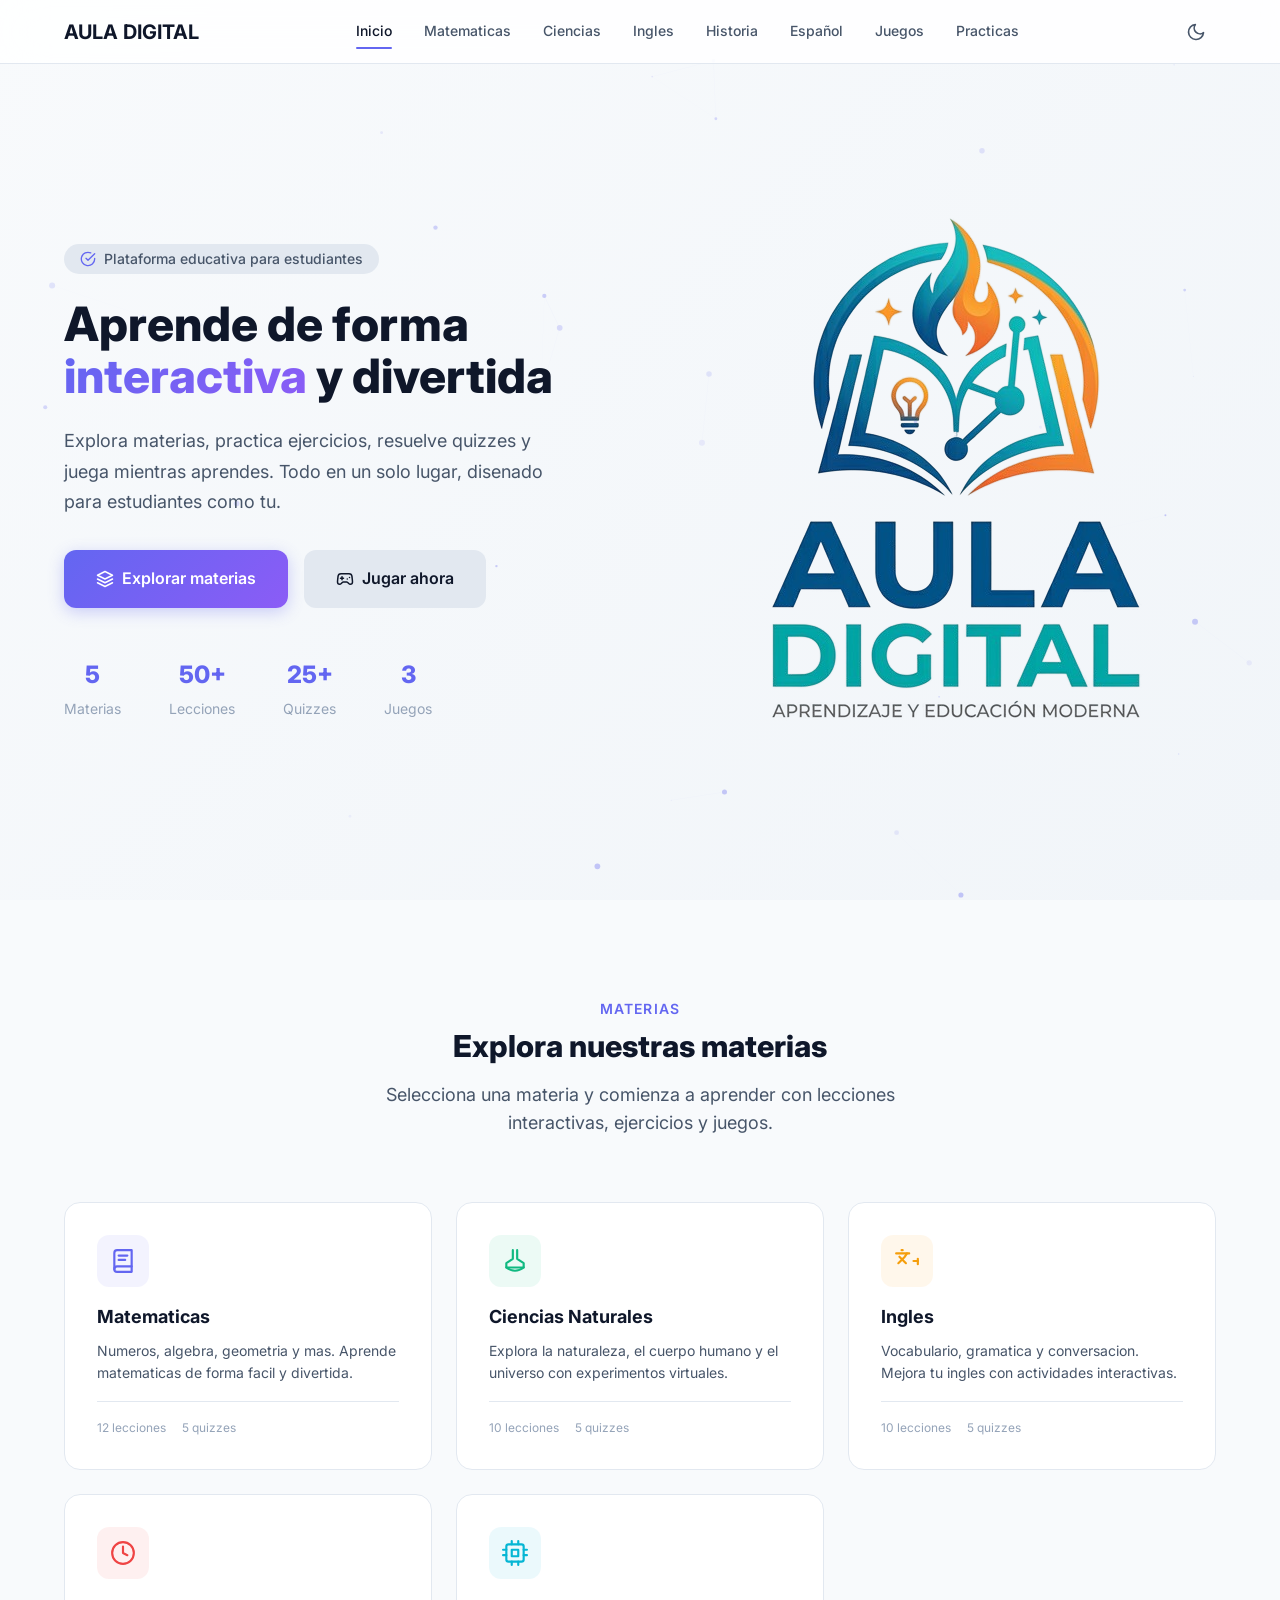
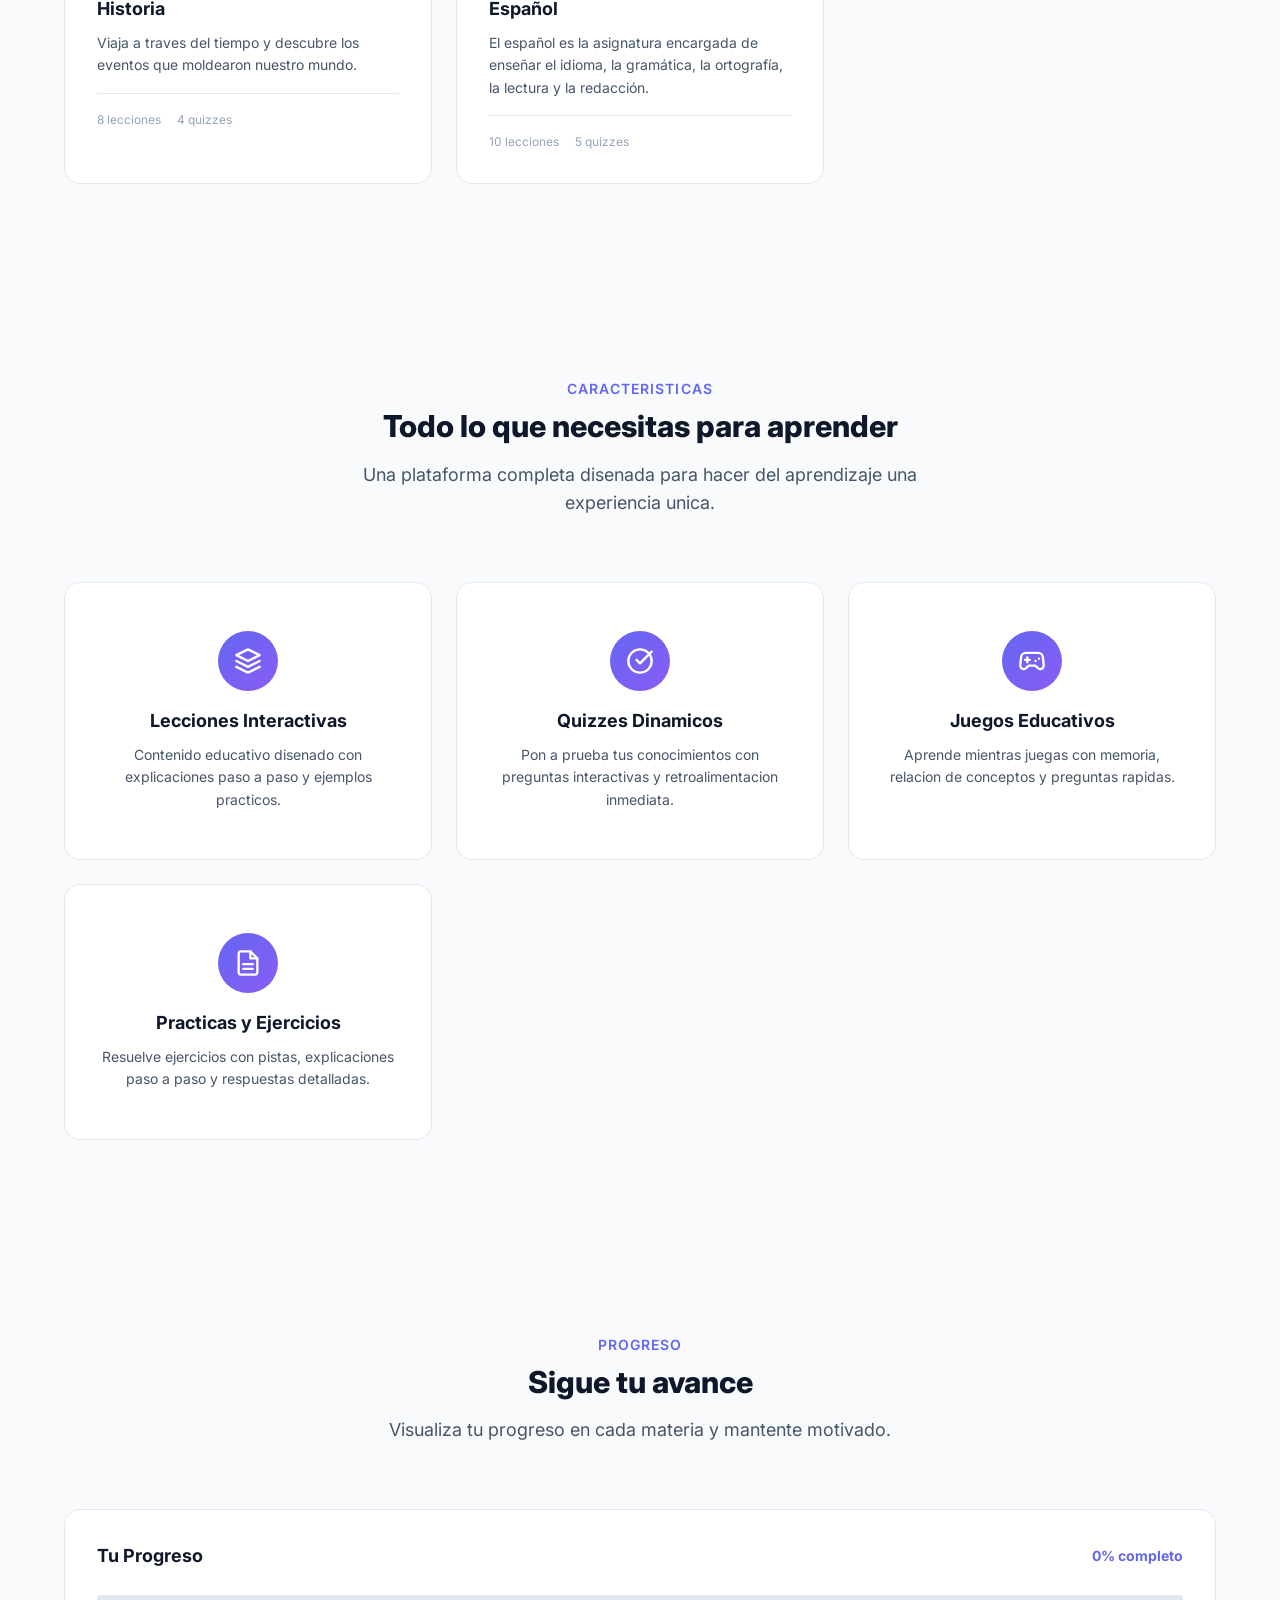
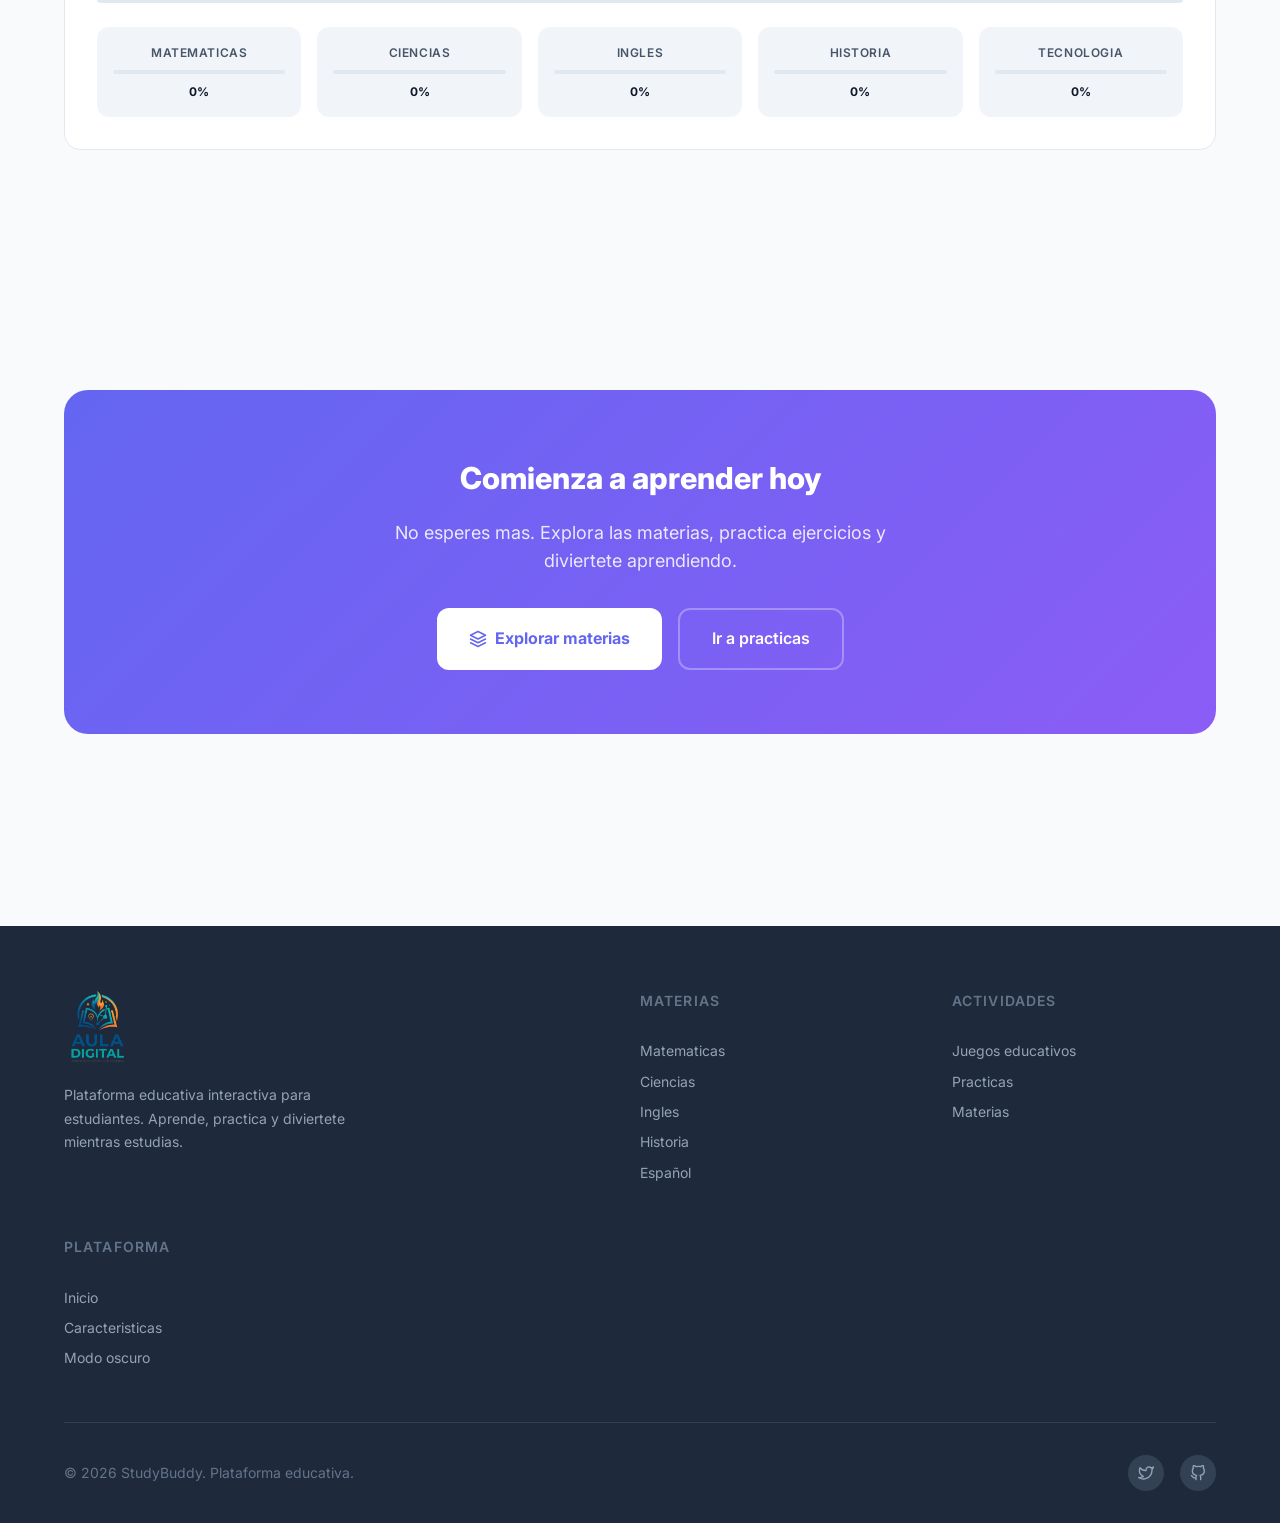
==== commit 052c9fc9: "actualizacion" ====
--- a/index.html
+++ b/index.html
@@ -5,7 +5,7 @@
   <meta charset="UTF-8">
   <meta name="viewport" content="width=device-width, initial-scale=1.0">
   <meta name="description"
-    content="AULA DIGITAL - Plataforma educativa interactiva para estudiantes. Aprende matematicas, ciencias, ingles, historia y tecnologia.">
+    content="AULA DIGITAL - Plataforma educativa interactiva para estudiantes. Aprende matematicas, ciencias, ingles, historia y español.">
   <title>AULA DIGITAL - Plataforma Educativa</title>
   <link rel="preconnect" href="https://fonts.googleapis.com">
   <link rel="preconnect" href="https://fonts.gstatic.com" crossorigin>
@@ -189,9 +189,9 @@
             </div>
           </a>
 
-          <a href="pages/tecnologia.html" class="subject-card hover-lift"
+          <a href="pages/español.html" class="subject-card hover-lift"
             style="--card-accent: var(--subject-tech); --card-accent-bg: rgba(6, 182, 212, 0.08);"
-            aria-label="Tecnologia - 10 lecciones, 5 quizzes">
+            aria-label="Español - 10 lecciones, 5 quizzes">
             <div class="subject-card-icon">
               <svg viewBox="0 0 24 24" fill="none" stroke="currentColor" stroke-width="2" stroke-linecap="round"
                 stroke-linejoin="round" aria-hidden="true">
@@ -207,8 +207,8 @@
                 <line x1="1" y1="14" x2="4" y2="14" />
               </svg>
             </div>
-            <h3>Tecnologia</h3>
-            <p>Programacion, hardware, software y cultura digital para el futuro.</p>
+            <h3>Español</h3>
+            <p>El español es la asignatura encargada de enseñar el idioma, la gramática, la ortografía, la lectura y la redacción.</p>
             <div class="subject-card-meta">
               <span>10 lecciones</span>
               <span>5 quizzes</span>
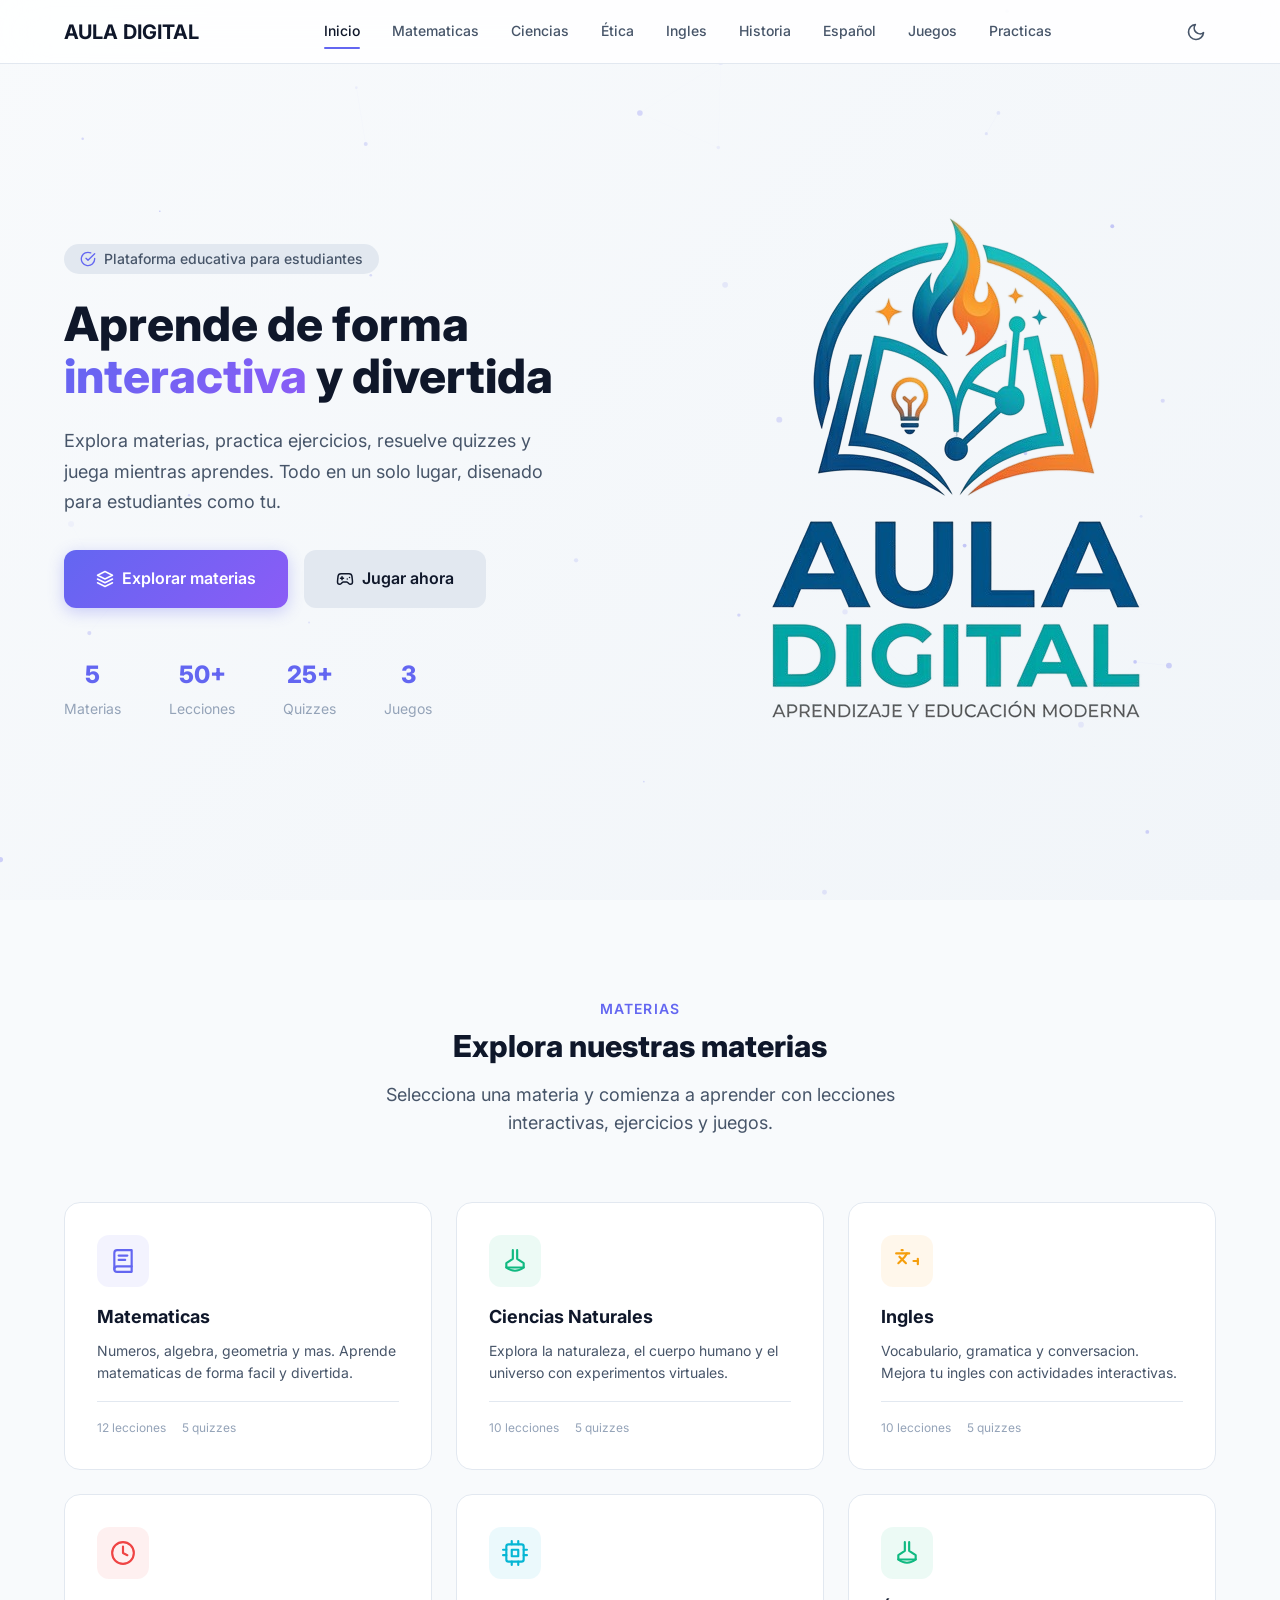
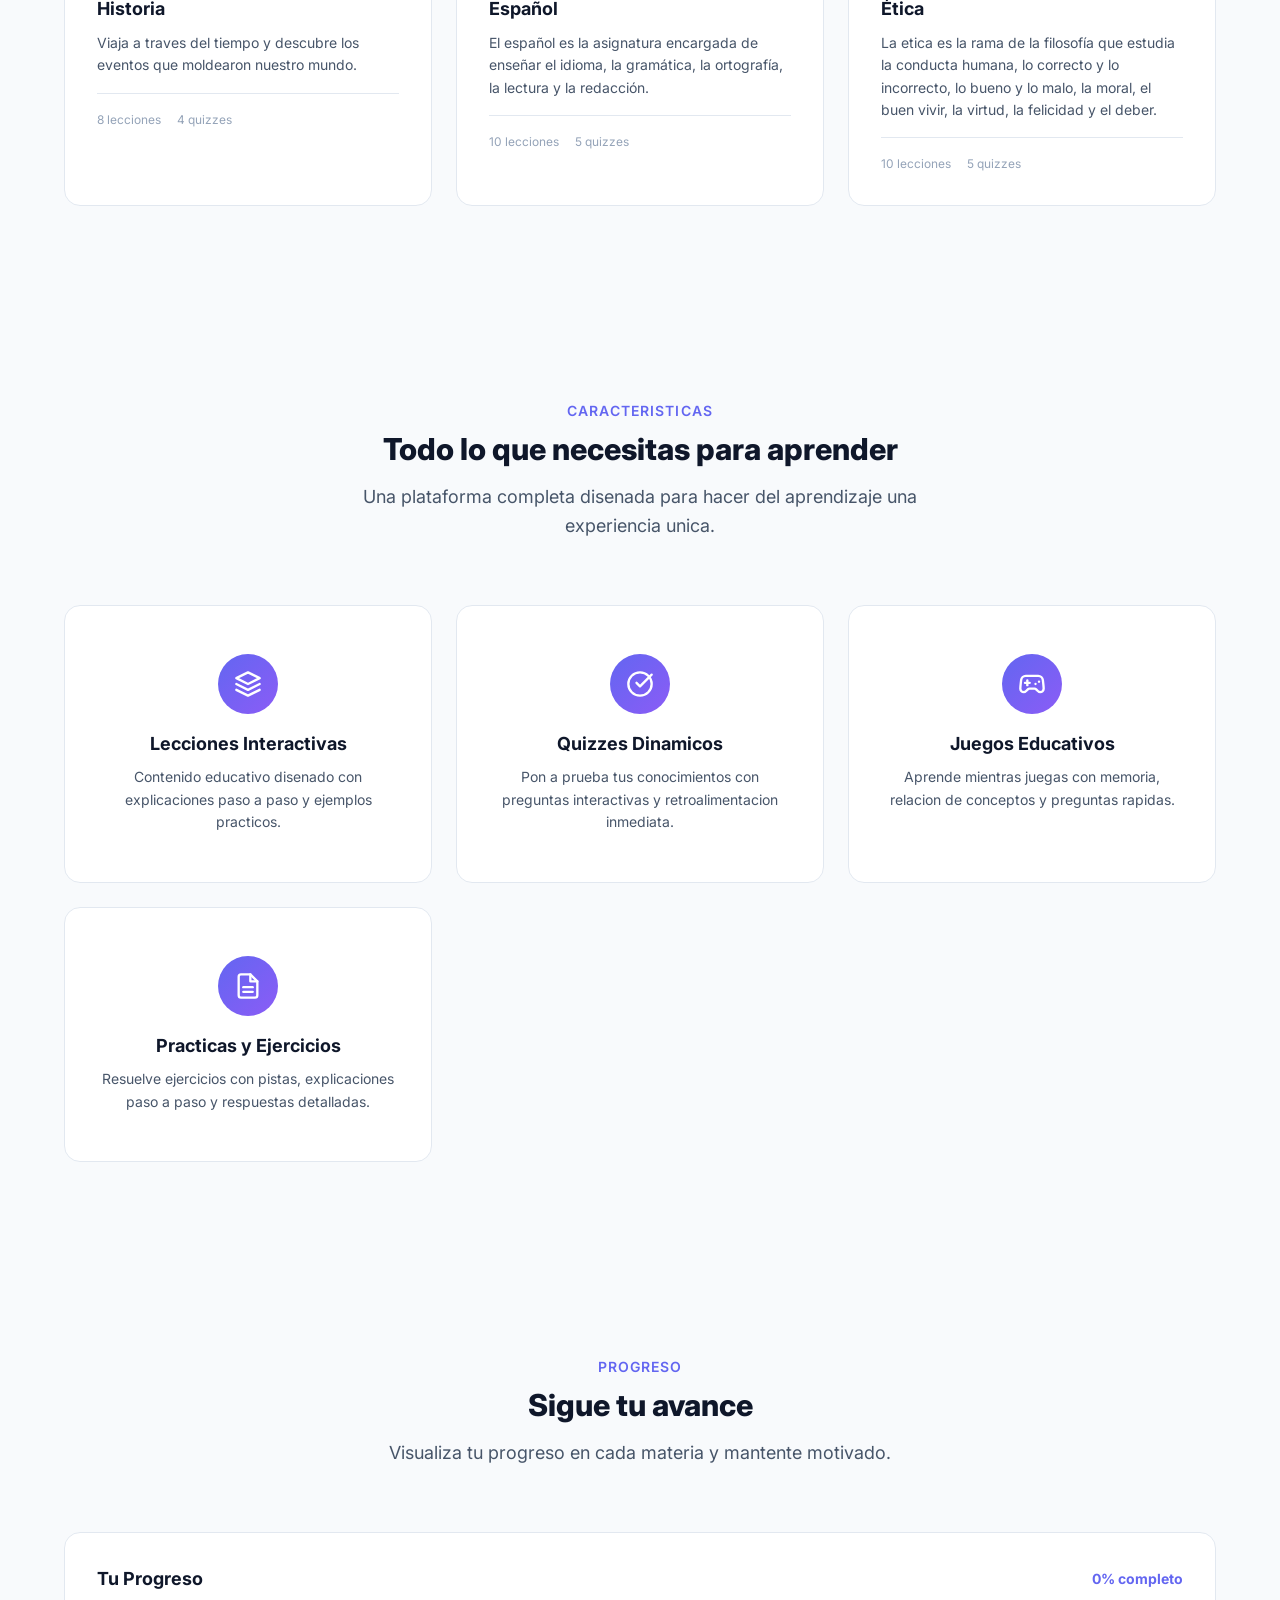
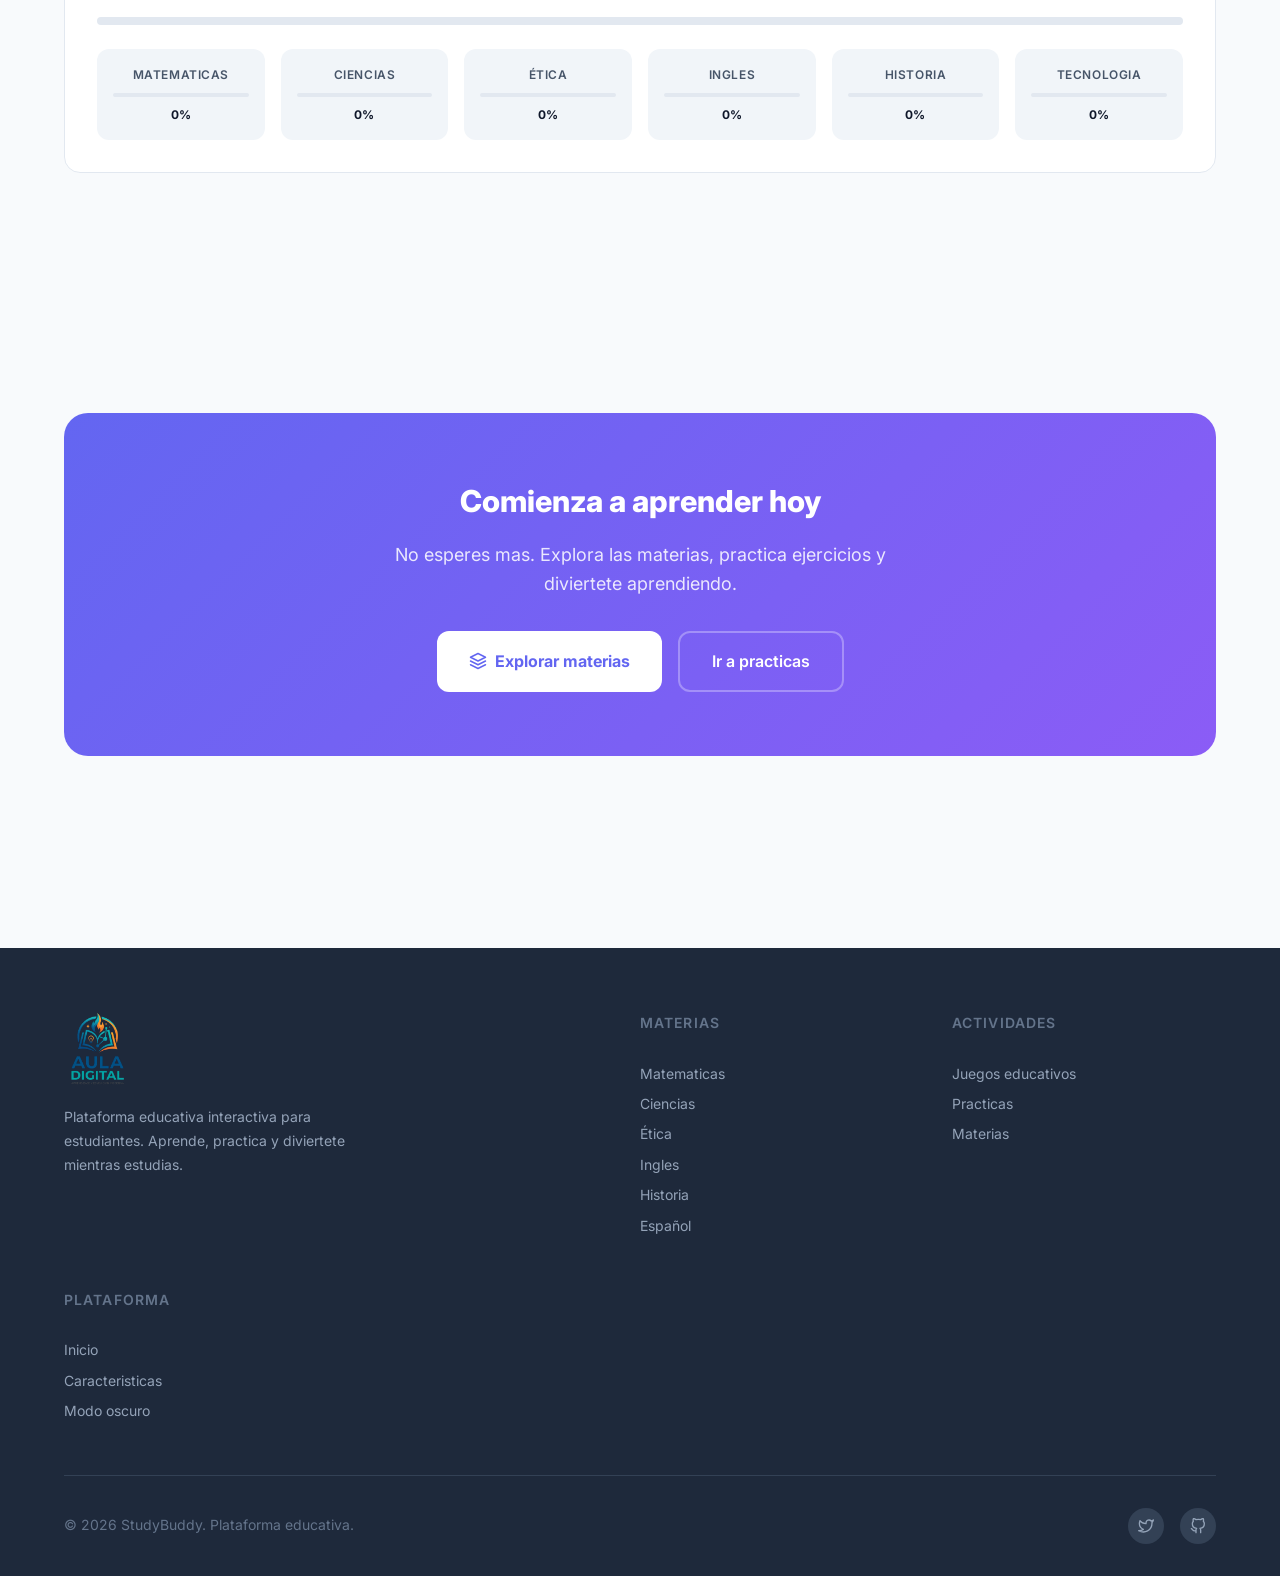
==== commit 75d1bf5f: "actualizacion" ====
--- a/index.html
+++ b/index.html
@@ -214,8 +214,27 @@
               <span>5 quizzes</span>
             </div>
           </a>
-        </div>
-      </div>
+
+ <a href="pages/etica.html" class="subject-card hover-lift"
+            style="--card-accent: var(--subject-science); --card-accent-bg: rgba(16, 185, 129, 0.08);"
+            aria-label="Ética - 10 lecciones, 5 quizzes">
+            <div class="subject-card-icon">
+              <svg viewBox="0 0 24 24" fill="none" stroke="currentColor" stroke-width="2" stroke-linecap="round"
+                stroke-linejoin="round" aria-hidden="true">
+                <path d="M10 2v8l-6 4v4h16v-4l-6-4V2" />
+                <path d="M4 18c2.5 2 5.5 3 8 3s5.5-1 8-3" />
+              </svg>
+            </div>
+            <h3>Ética</h3>
+            <p>La etica es la rama de la filosofía que estudia la conducta humana, lo correcto y lo incorrecto, lo bueno y lo malo, la moral, el buen vivir, la virtud, la felicidad y el deber.</p>
+            <div class="subject-card-meta">
+              <span>10 lecciones</span>
+              <span>5 quizzes</span>
+            </div>
+          </a>
+        </div>
+      </div>
+
     </section>
 
     <!-- FEATURES SECTION -->
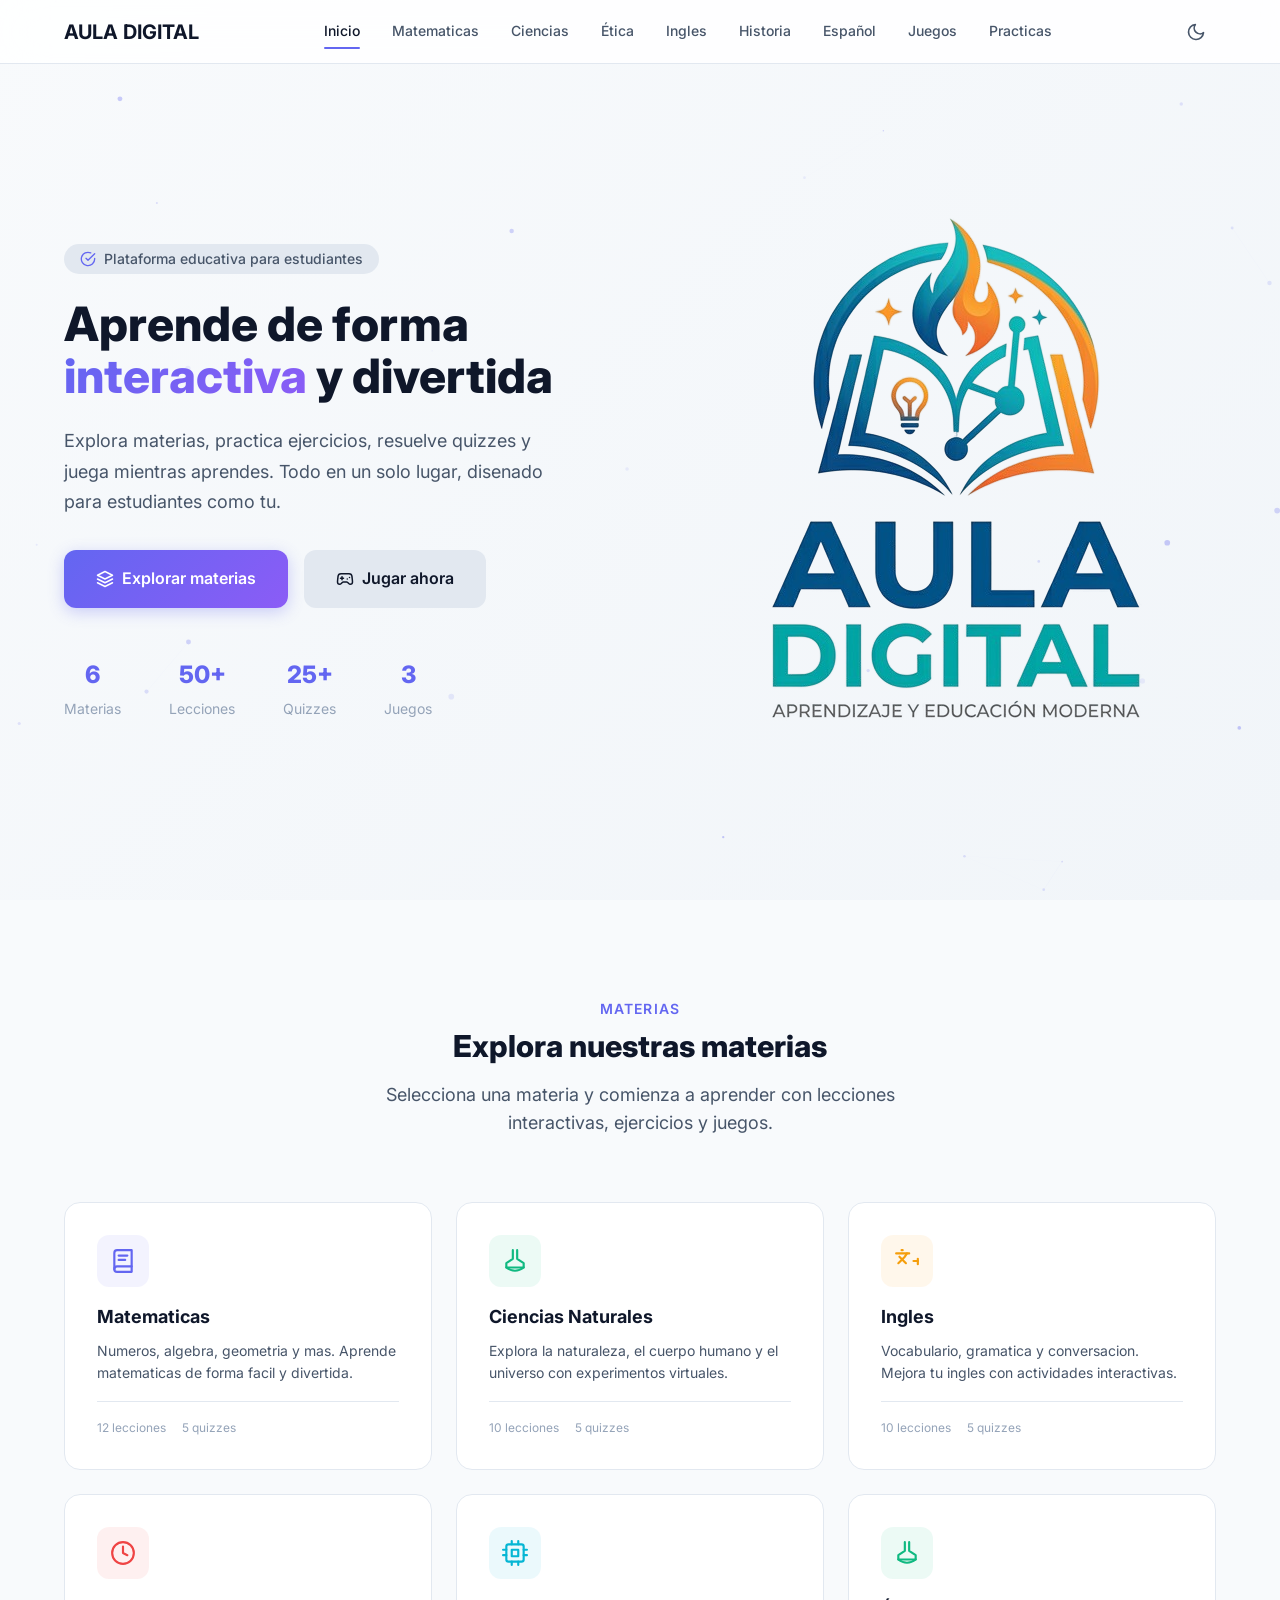
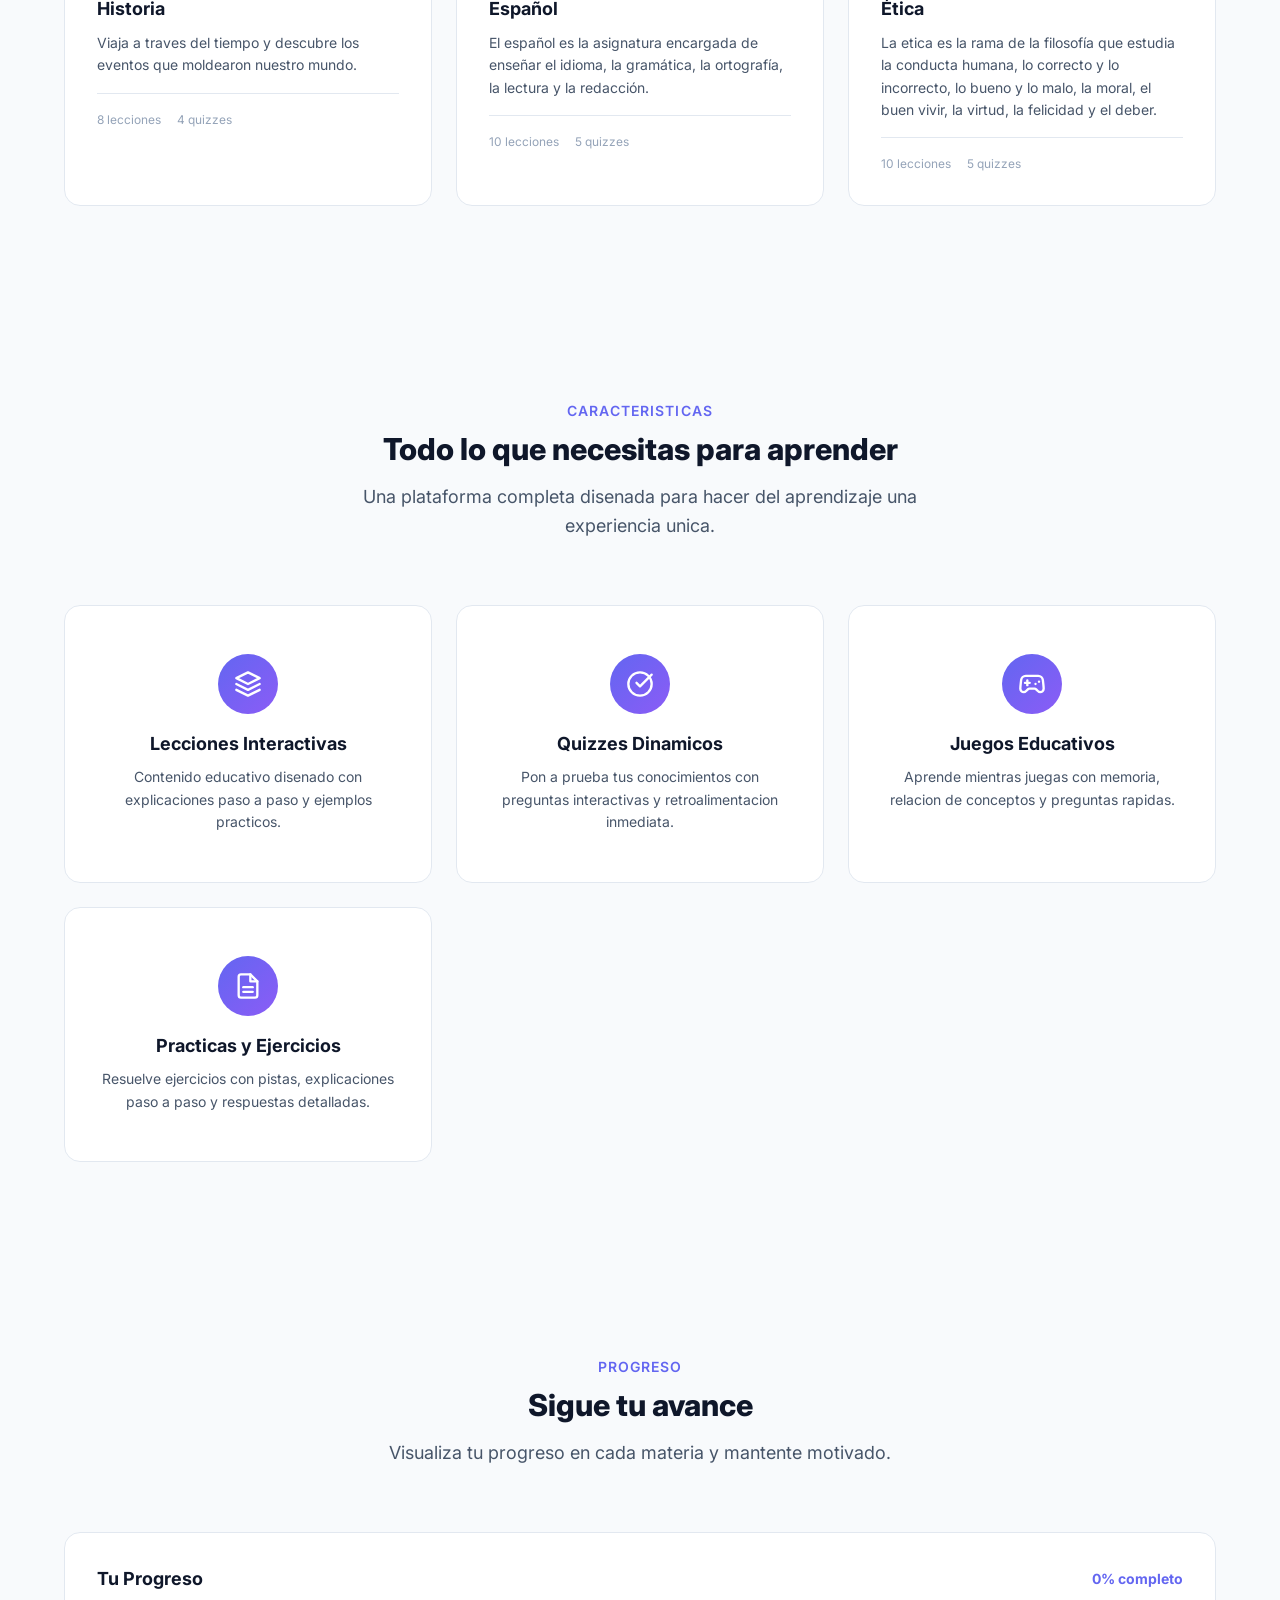
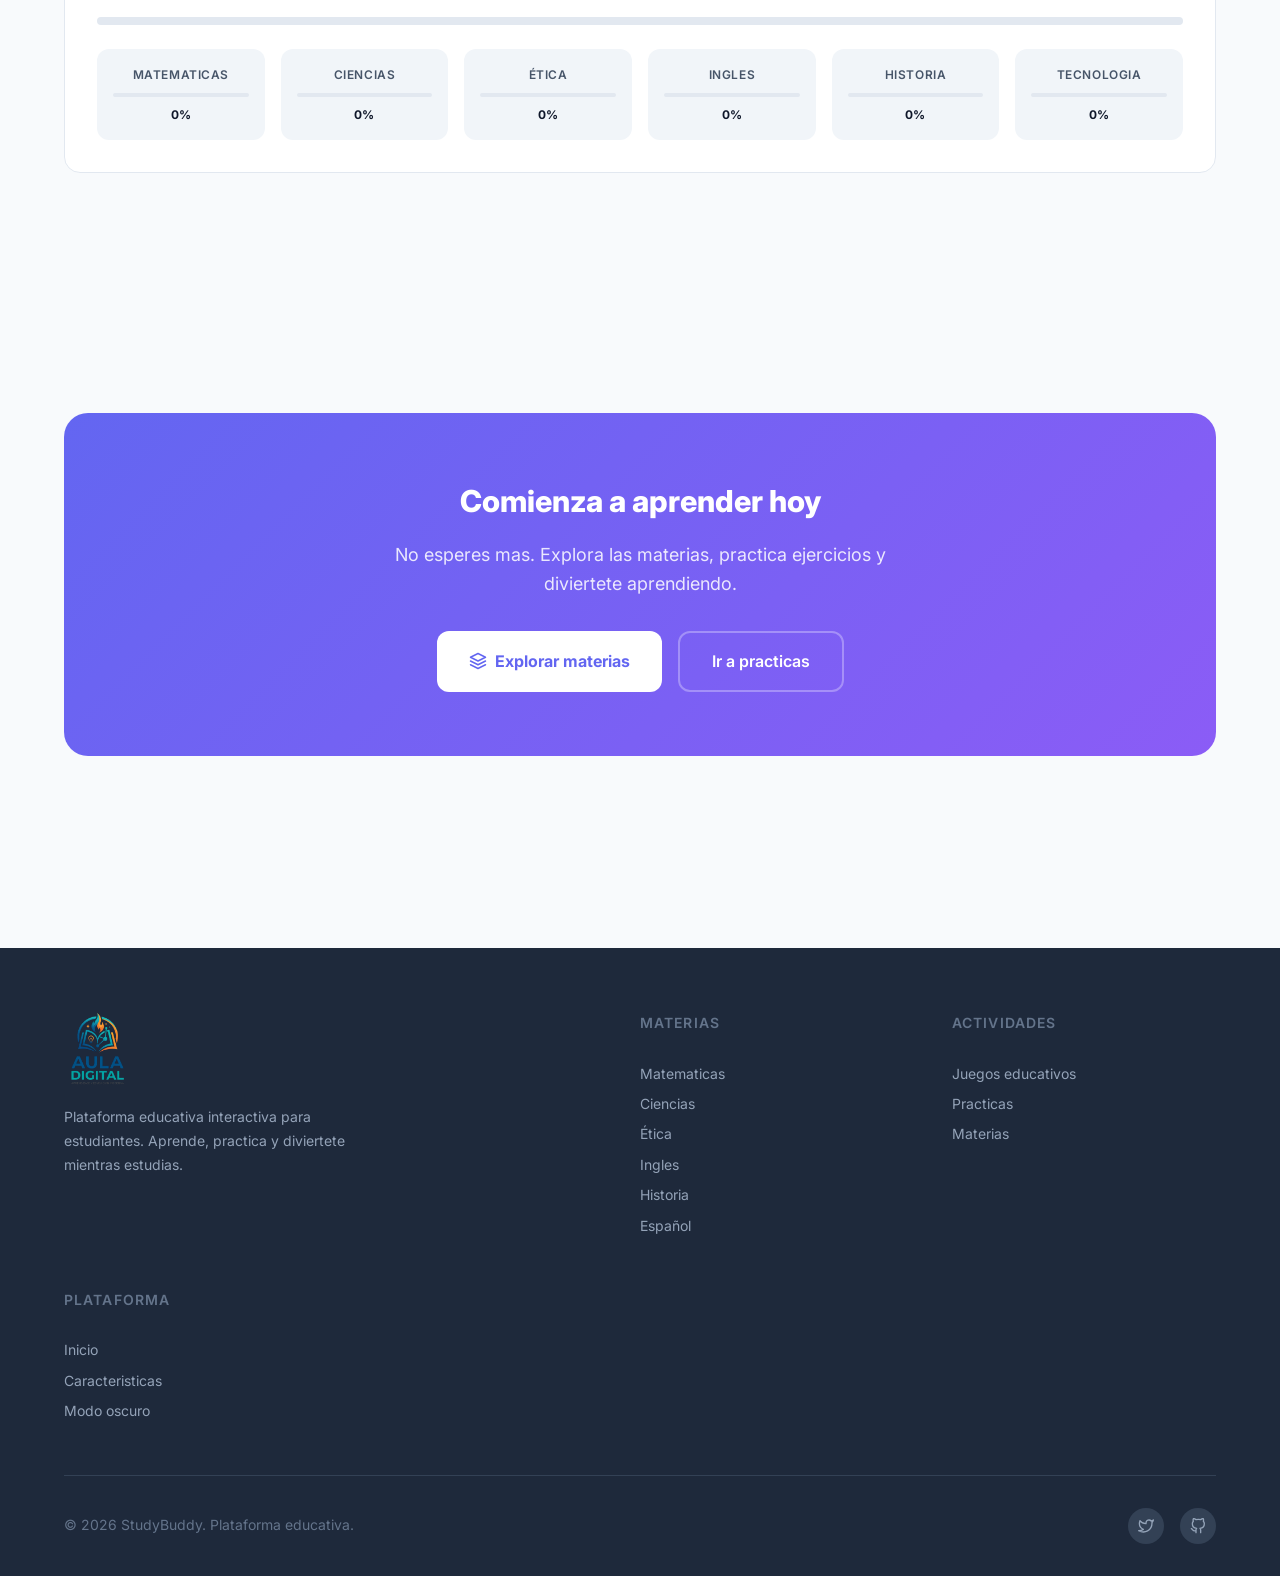
==== commit c5039420: "actualizacion" ====
--- a/index.html
+++ b/index.html
@@ -78,7 +78,7 @@
           </div>
           <div class="hero-stats reveal" style="transition-delay: 0.4s;">
             <div class="hero-stat">
-              <div class="hero-stat-number">5</div>
+              <div class="hero-stat-number">6</div>
               <div class="hero-stat-label">Materias</div>
             </div>
             <div class="hero-stat">
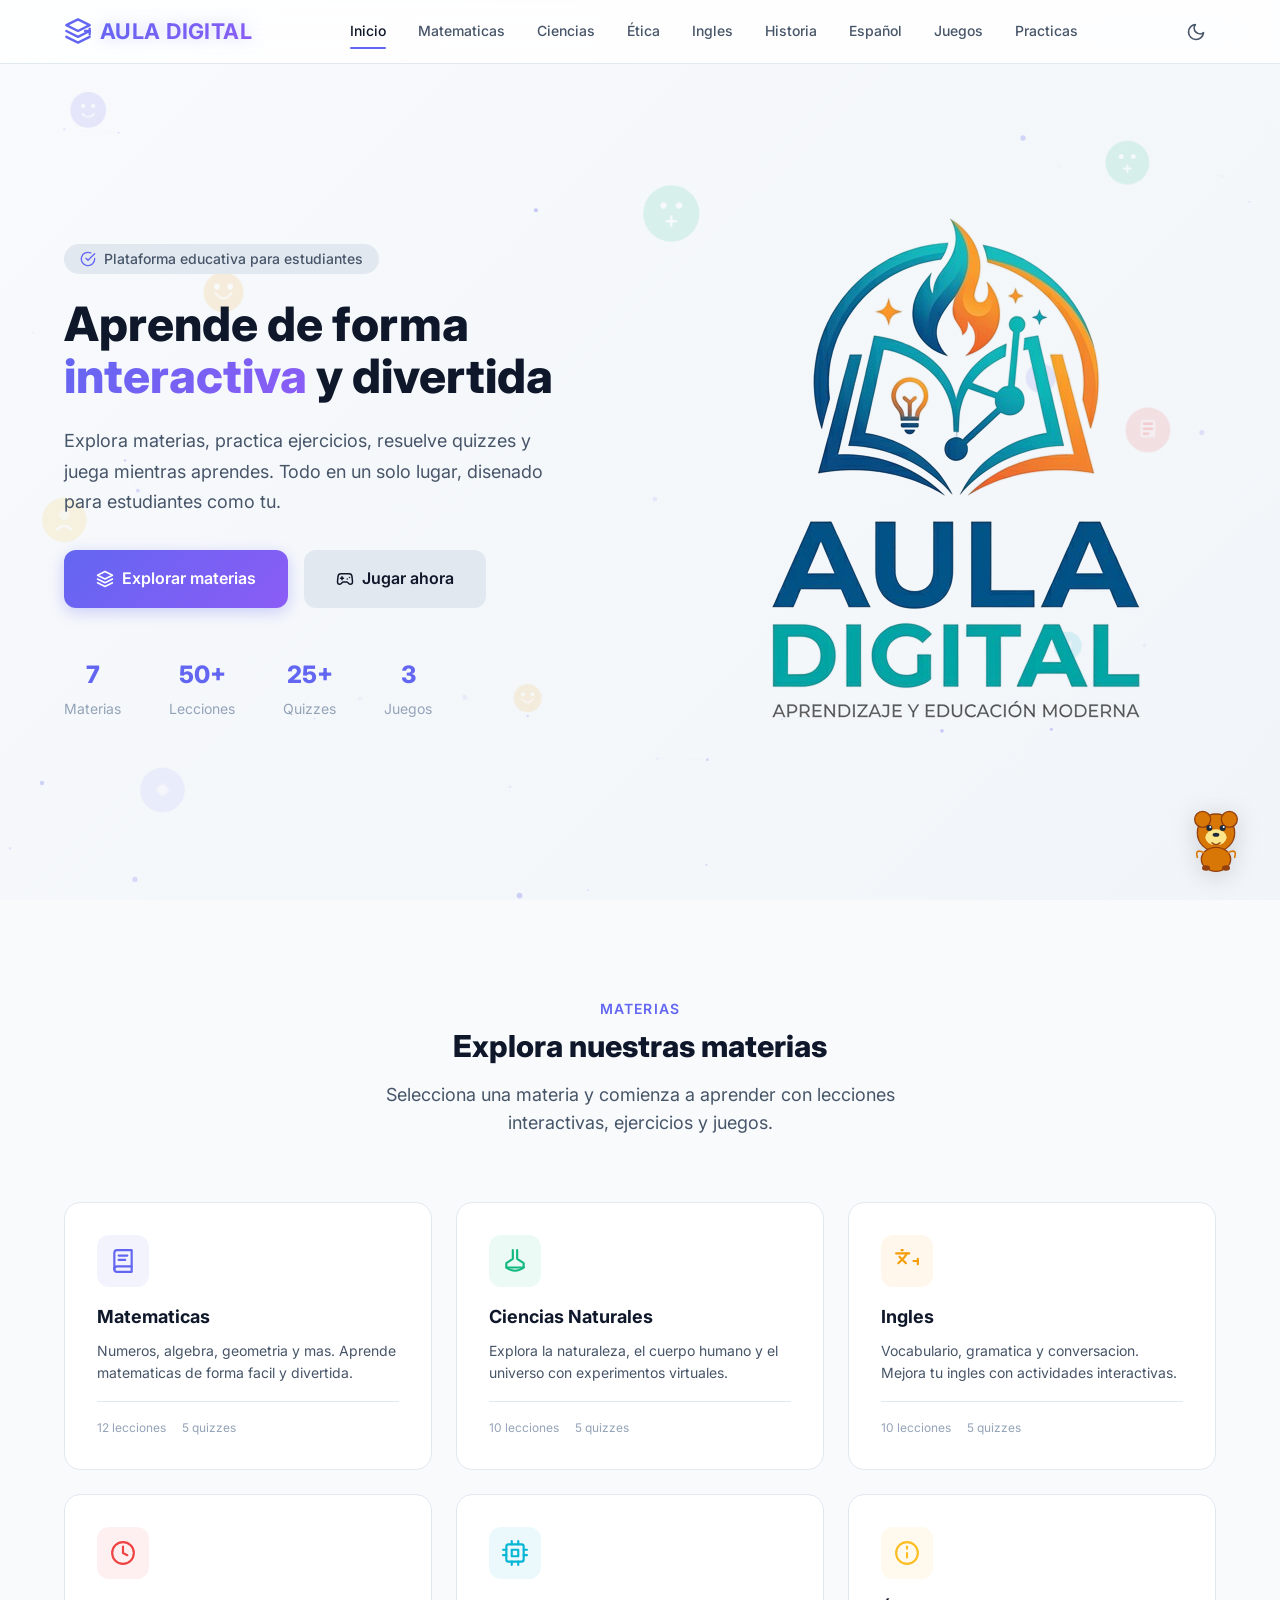
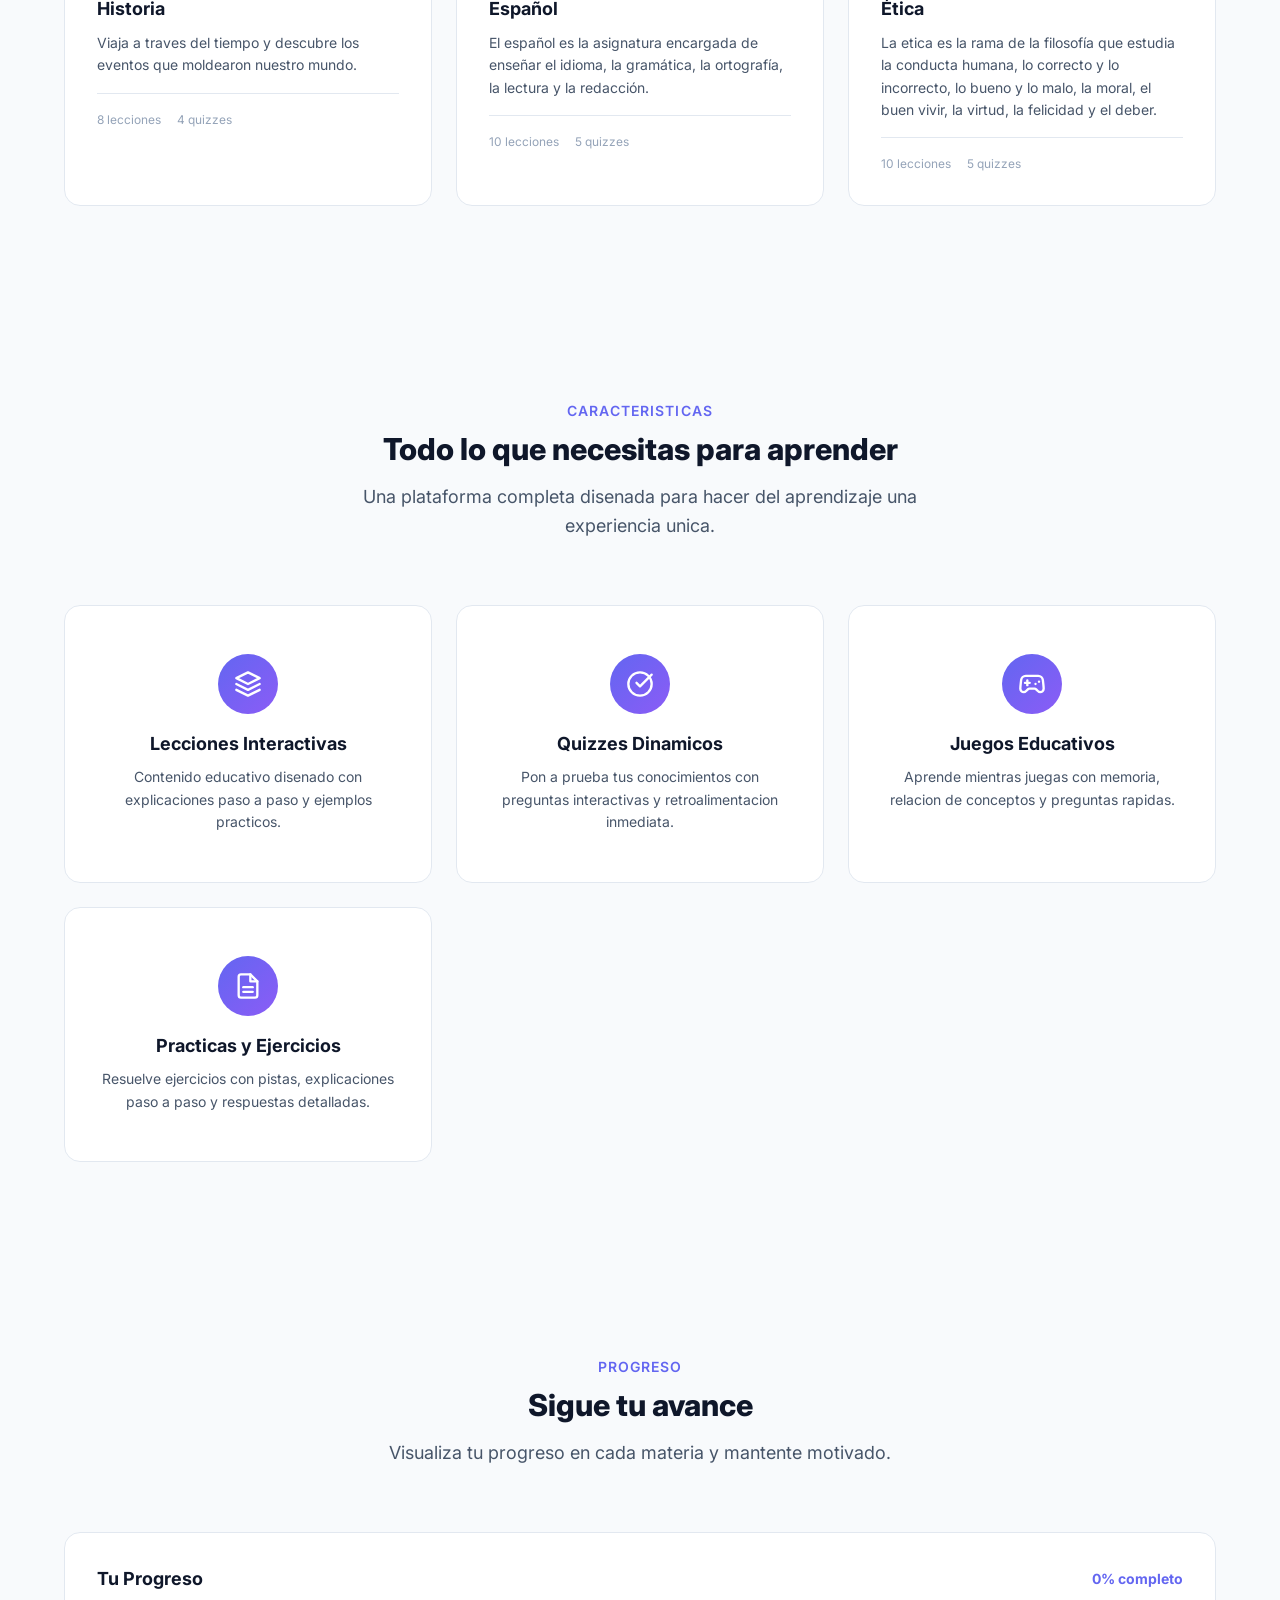
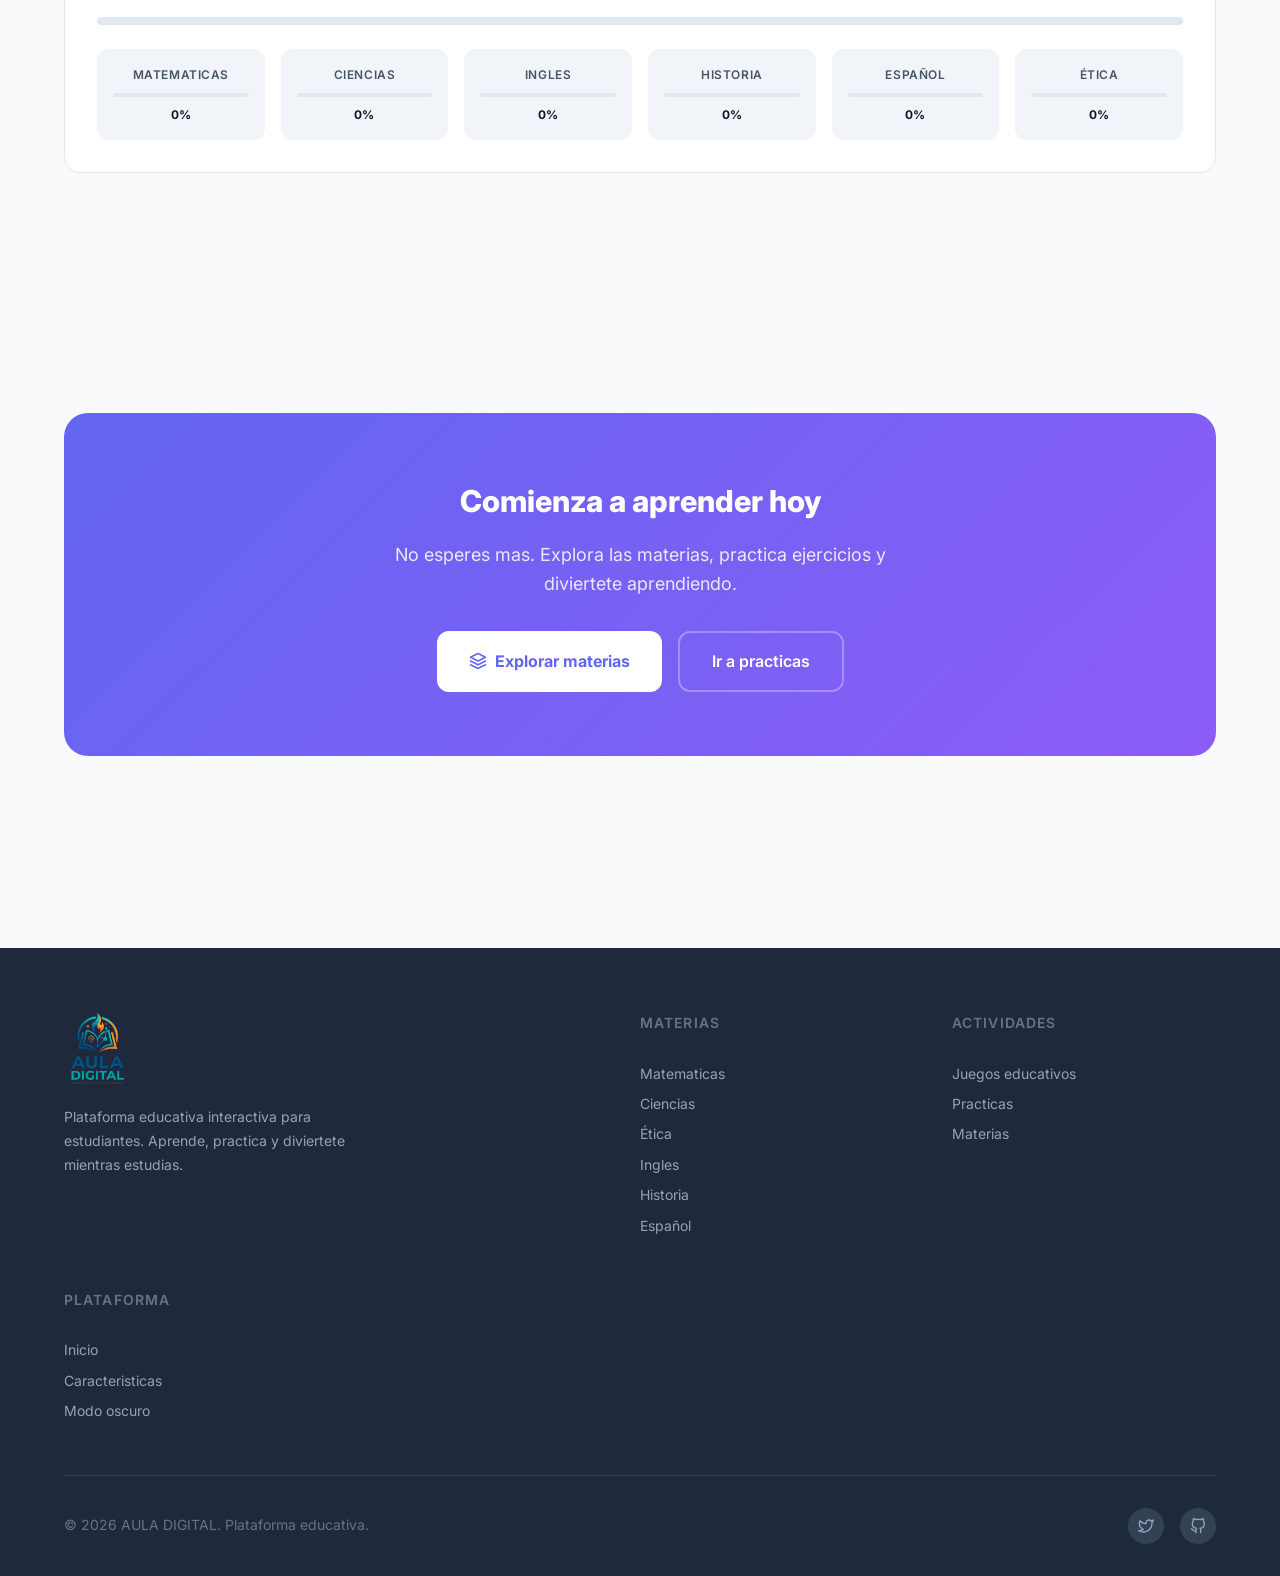
==== commit 9c303c89: "actualizacion de toda la pagina y cosas nuevas" ====
--- a/index.html
+++ b/index.html
@@ -78,7 +78,7 @@
           </div>
           <div class="hero-stats reveal" style="transition-delay: 0.4s;">
             <div class="hero-stat">
-              <div class="hero-stat-number">6</div>
+              <div class="hero-stat-number">7</div>
               <div class="hero-stat-label">Materias</div>
             </div>
             <div class="hero-stat">
@@ -216,13 +216,15 @@
           </a>
 
  <a href="pages/etica.html" class="subject-card hover-lift"
-            style="--card-accent: var(--subject-science); --card-accent-bg: rgba(16, 185, 129, 0.08);"
-            aria-label="Ética - 10 lecciones, 5 quizzes">
-            <div class="subject-card-icon">
-              <svg viewBox="0 0 24 24" fill="none" stroke="currentColor" stroke-width="2" stroke-linecap="round"
-                stroke-linejoin="round" aria-hidden="true">
-                <path d="M10 2v8l-6 4v4h16v-4l-6-4V2" />
-                <path d="M4 18c2.5 2 5.5 3 8 3s5.5-1 8-3" />
+             style="--card-accent: var(--subject-ethics); --card-accent-bg: rgba(251, 191, 36, 0.08);"
+             aria-label="Ética - 10 lecciones, 5 quizzes">
+            <div class="subject-card-icon">
+              <svg viewBox="0 0 24 24" fill="none" stroke="currentColor" stroke-width="2" stroke-linecap="round"
+                stroke-linejoin="round" aria-hidden="true">
+                <path d="M12 22c5.523 0 10-4.477 10-10S17.523 2 12 2 2 6.477 2 12s4.477 10 10 10z"/>
+                <path d="M12 6v2"/>
+                <path d="M12 12v4"/>
+                <path d="M12 16h.01"/>
               </svg>
             </div>
             <h3>Ética</h3>
--- a/css/style.css
+++ b/css/style.css
@@ -17,6 +17,13 @@
   --subject-english: #f59e0b;
   --subject-history: #ef4444;
   --subject-tech: #06b6d4;
+  --subject-ethics: #fbbf24;
+
+  /* Glassmorphism */
+  --glass-bg: rgba(255, 255, 255, 0.12);
+  --glass-border: rgba(255, 255, 255, 0.2);
+  --glass-shadow: 0 8px 32px rgba(0, 0, 0, 0.08);
+  --glass-blur: 16px;
 
   /* Surfaces */
   --bg-primary: #f8fafc;
@@ -86,6 +93,11 @@
 
   /* Focus ring */
   --focus-ring: 0 0 0 3px rgba(99, 102, 241, 0.4);
+
+  /* Mascot */
+  --mascot-size: 80px;
+  --mascot-bottom: 24px;
+  --mascot-right: 24px;
 }
 
 /* ---- Dark Mode ---- */
@@ -248,11 +260,11 @@
   right: 0;
   height: var(--navbar-height);
   background: var(--bg-nav);
-  backdrop-filter: blur(20px);
-  -webkit-backdrop-filter: blur(20px);
+  backdrop-filter: blur(24px) saturate(180%);
+  -webkit-backdrop-filter: blur(24px) saturate(180%);
   border-bottom: 1px solid var(--border-color);
   z-index: 1000;
-  transition: background var(--transition-base), box-shadow var(--transition-base);
+  transition: background var(--transition-base), box-shadow var(--transition-base), backdrop-filter var(--transition-base);
 }
 
 .navbar.scrolled {
@@ -274,6 +286,7 @@
   font-weight: 700;
   color: var(--text-primary);
   transition: opacity var(--transition-fast);
+  text-decoration: none;
 }
 
 .navbar-logo:hover {
@@ -289,6 +302,23 @@
   height: 66px;
   width: auto;
   display: block;
+}
+
+.navbar-logo-text {
+  font-size: 1.35rem;
+  background: linear-gradient(135deg, var(--accent-primary), #a78bfa, var(--accent-secondary));
+  background-size: 200% 200%;
+  -webkit-background-clip: text;
+  -webkit-text-fill-color: transparent;
+  background-clip: text;
+  letter-spacing: 0.02em;
+  animation: logoGradient 4s ease infinite;
+  filter: drop-shadow(0 0 8px color-mix(in srgb, var(--accent-primary) 30%, transparent));
+}
+
+@keyframes logoGradient {
+  0%, 100% { background-position: 0% 50%; }
+  50% { background-position: 100% 50%; }
 }
 
 .navbar-logo span {
@@ -524,7 +554,7 @@
   border-radius: var(--border-radius-md);
   font-size: var(--text-sm);
   font-weight: 600;
-  transition: all var(--transition-base);
+  transition: all 0.3s cubic-bezier(0.34, 1.56, 0.64, 1);
   position: relative;
   overflow: hidden;
 }
@@ -542,12 +572,12 @@
 }
 
 .btn-primary:hover {
-  transform: translateY(-2px);
-  box-shadow: 0 6px 24px rgba(99, 102, 241, 0.4);
+  transform: translateY(-2px) scale(1.02);
+  box-shadow: 0 6px 24px rgba(99, 102, 241, 0.4), 0 0 30px rgba(99, 102, 241, 0.15);
 }
 
 .btn-primary:active {
-  transform: translateY(0);
+  transform: translateY(0) scale(0.98);
 }
 
 .btn-secondary {
@@ -557,7 +587,7 @@
 
 .btn-secondary:hover {
   background: var(--border-color);
-  transform: translateY(-2px);
+  transform: translateY(-2px) scale(1.02);
 }
 
 .btn-outline {
@@ -569,7 +599,7 @@
 .btn-outline:hover {
   border-color: var(--accent-primary);
   color: var(--accent-primary);
-  transform: translateY(-2px);
+  transform: translateY(-2px) scale(1.02);
 }
 
 .btn-sm {
@@ -602,7 +632,7 @@
   border: 1px solid var(--border-color);
   border-radius: var(--border-radius-lg);
   padding: var(--space-xl);
-  transition: all var(--transition-base);
+  transition: all 0.4s cubic-bezier(0.34, 1.56, 0.64, 1);
   position: relative;
   overflow: hidden;
 }
@@ -617,22 +647,29 @@
   background: var(--card-accent, var(--accent-primary));
   transform: scaleX(0);
   transform-origin: left;
-  transition: transform var(--transition-base);
-}
+  transition: transform 0.4s cubic-bezier(0.34, 1.56, 0.64, 1);
+}
+
+
 
 .subject-card:hover::before {
   transform: scaleX(1);
 }
 
 .subject-card:hover {
-  transform: translateY(-6px);
-  box-shadow: var(--shadow-lg);
+  transform: translateY(-8px) scale(1.02);
+  box-shadow: 0 20px 50px rgba(0, 0, 0, 0.12), 0 0 0 1px var(--card-accent, transparent);
   border-color: transparent;
 }
 
 .subject-card:focus-visible {
   transform: translateY(-4px);
   box-shadow: var(--shadow-lg), var(--focus-ring);
+}
+
+.subject-card > * {
+  position: relative;
+  z-index: 1;
 }
 
 .subject-card-icon {
@@ -697,11 +734,11 @@
   background: var(--bg-card);
   border: 1px solid var(--border-color);
   border-radius: var(--border-radius-lg);
-  transition: all var(--transition-base);
+  transition: all 0.4s cubic-bezier(0.34, 1.56, 0.64, 1);
 }
 
 .feature-card:hover {
-  transform: translateY(-4px);
+  transform: translateY(-8px) scale(1.02);
   box-shadow: var(--shadow-lg);
 }
 
@@ -1271,13 +1308,14 @@
   color: var(--text-primary);
   font-size: var(--text-base);
   margin-bottom: var(--space-md);
-  transition: border-color var(--transition-fast);
+  transition: border-color var(--transition-fast), box-shadow var(--transition-fast);
   resize: vertical;
 }
 
 .exercise-input:focus {
   outline: none;
   border-color: var(--accent-primary);
+  box-shadow: 0 0 0 3px rgba(99, 102, 241, 0.1), 0 0 20px rgba(99, 102, 241, 0.05);
 }
 
 .exercise-hint {
@@ -1368,9 +1406,11 @@
 
 .progress-fill {
   height: 100%;
-  background: linear-gradient(90deg, var(--accent-primary), var(--accent-secondary));
+  background: linear-gradient(90deg, var(--accent-primary), var(--accent-secondary), var(--accent-primary));
+  background-size: 200% 100%;
   border-radius: 10px;
-  transition: width 0.8s ease;
+  transition: width 0.8s cubic-bezier(0.34, 1.56, 0.64, 1);
+  animation: progressShimmer 2s ease-in-out infinite;
 }
 
 .progress-subjects {
@@ -1413,7 +1453,8 @@
 .progress-subject-fill.science { background: var(--subject-science); }
 .progress-subject-fill.english { background: var(--subject-english); }
 .progress-subject-fill.history { background: var(--subject-history); }
-.progress-subject-fill.tech { background: var(--subject-tech); }
+  .progress-subject-fill.tech { background: var(--subject-tech); }
+.progress-subject-fill.ethics { background: var(--subject-ethics); }
 
 .progress-subject-value {
   font-size: var(--text-xs);
@@ -1594,38 +1635,51 @@
   right: var(--space-xl);
   padding: var(--space-md) var(--space-lg);
   border-radius: var(--border-radius-md);
-  background: var(--bg-card);
-  border: 1px solid var(--border-color);
-  box-shadow: var(--shadow-lg);
+  background: var(--glass-bg);
+  backdrop-filter: blur(var(--glass-blur));
+  -webkit-backdrop-filter: blur(var(--glass-blur));
+  border: 1px solid var(--glass-border);
+  box-shadow: var(--glass-shadow), var(--shadow-lg);
   z-index: 9999;
   display: flex;
   align-items: center;
   gap: var(--space-sm);
   font-size: var(--text-sm);
   font-weight: 500;
-  transform: translateY(100px);
+  transform: translateY(100px) scale(0.9);
   opacity: 0;
-  transition: all var(--transition-base);
+  transition: all 0.4s cubic-bezier(0.34, 1.56, 0.64, 1);
 }
 
 .toast.show {
-  transform: translateY(0);
+  transform: translateY(0) scale(1);
   opacity: 1;
 }
 
 .toast-success {
   border-color: var(--subject-science);
+  background: rgba(16, 185, 129, 0.1);
 }
 
 .toast-error {
   border-color: var(--subject-history);
-}
+  background: rgba(239, 68, 68, 0.1);
+}
+
+.toast svg {
+  width: 20px;
+  height: 20px;
+  flex-shrink: 0;
+}
+
+.toast-success svg { color: var(--subject-science); }
+.toast-error svg { color: var(--subject-history); }
 
 /* ============================================
    SCROLLBAR
    ============================================ */
 ::-webkit-scrollbar {
-  width: 8px;
+  width: 10px;
 }
 
 ::-webkit-scrollbar-track {
@@ -1633,17 +1687,240 @@
 }
 
 ::-webkit-scrollbar-thumb {
-  background: var(--text-tertiary);
+  background: linear-gradient(180deg, var(--accent-primary), var(--accent-secondary));
   border-radius: 10px;
+  border: 2px solid var(--bg-secondary);
 }
 
 ::-webkit-scrollbar-thumb:hover {
-  background: var(--text-secondary);
+  background: linear-gradient(180deg, var(--accent-secondary), var(--accent-primary));
 }
 
 /* ============================================
    UTILITY
    ============================================ */
+/* ============================================
+   GLASSMORPHISM UTILITY
+   ============================================ */
+.glass {
+  background: var(--glass-bg);
+  backdrop-filter: blur(var(--glass-blur));
+  -webkit-backdrop-filter: blur(var(--glass-blur));
+  border: 1px solid var(--glass-border);
+  box-shadow: var(--glass-shadow);
+}
+
+/* ============================================
+   MASCOT (Dinosaurio interactivo)
+   ============================================ */
+.mascot {
+  position: fixed;
+  bottom: var(--mascot-bottom);
+  right: var(--mascot-right);
+  width: var(--mascot-size);
+  height: var(--mascot-size);
+  z-index: 500;
+  cursor: pointer;
+  user-select: none;
+  -webkit-user-select: none;
+  touch-action: manipulation;
+  transition: transform 0.3s cubic-bezier(0.34, 1.56, 0.64, 1);
+}
+
+.mascot svg {
+  width: 100%;
+  height: 100%;
+  display: block;
+  filter: drop-shadow(0 4px 12px rgba(0, 0, 0, 0.15));
+}
+
+.mascot.walk {
+  animation: mascotWalk 3s ease-in-out infinite;
+}
+
+.mascot.hop {
+  animation: mascotHop 0.6s cubic-bezier(0.34, 1.56, 0.64, 1) forwards;
+}
+
+.mascot.surprise {
+  animation: mascotSurprise 1s cubic-bezier(0.34, 1.56, 0.64, 1) forwards;
+}
+
+.mascot.happy {
+  animation: mascotHappy 1.2s cubic-bezier(0.34, 1.56, 0.64, 1) forwards;
+}
+
+.mascot.idle {
+  animation: mascotIdle 2s ease-in-out infinite;
+}
+
+/* ============================================
+   MASCOT SPEECH BUBBLE
+   ============================================ */
+.mascot-bubble {
+  position: fixed;
+  bottom: calc(var(--mascot-bottom) + var(--mascot-size) + 8px);
+  right: var(--mascot-right);
+  max-width: 220px;
+  padding: 10px 14px;
+  background: var(--bg-card);
+  backdrop-filter: blur(12px);
+  -webkit-backdrop-filter: blur(12px);
+  border: 1px solid var(--border-color);
+  border-radius: 16px 16px 4px 16px;
+  box-shadow: var(--shadow-lg), var(--glass-shadow);
+  font-size: var(--text-xs);
+  font-weight: 500;
+  color: var(--text-primary);
+  line-height: 1.4;
+  z-index: 501;
+  transform: translateY(12px) scale(0.9);
+  opacity: 0;
+  transition: all 0.35s cubic-bezier(0.34, 1.56, 0.64, 1);
+  pointer-events: none;
+}
+
+.mascot-bubble.show {
+  transform: translateY(0) scale(1);
+  opacity: 1;
+}
+
+@media (max-width: 575px) {
+  .mascot-bubble {
+    right: 16px;
+    bottom: 80px;
+    max-width: 180px;
+    font-size: 11px;
+  }
+}
+
+@media (max-width: 374px) {
+  .mascot-bubble {
+    display: none;
+  }
+}
+
+/* ============================================
+   TIMER BAR
+   ============================================ */
+.quiz-timer {
+  display: flex;
+  align-items: center;
+  gap: 6px;
+  font-size: var(--text-sm);
+  font-weight: 600;
+  color: var(--text-secondary);
+  transition: color 0.3s ease;
+}
+
+.quiz-timer svg {
+  width: 16px;
+  height: 16px;
+  flex-shrink: 0;
+}
+
+.timer-bar {
+  width: 100%;
+  height: 4px;
+  background: var(--bg-tertiary);
+  border-radius: 4px;
+  overflow: hidden;
+  margin: 4px 0 var(--space-lg);
+}
+
+.timer-fill {
+  height: 100%;
+  background: linear-gradient(90deg, var(--accent-primary), var(--accent-secondary));
+  border-radius: 4px;
+  transition: width 1s linear;
+}
+
+/* ============================================
+   QUIZ OPTION IMPROVED HOVER
+   ============================================ */
+.quiz-option {
+  transition: all 0.3s cubic-bezier(0.34, 1.56, 0.64, 1);
+}
+
+.quiz-option:hover {
+  transform: translateX(4px);
+}
+
+.quiz-option.selected {
+  transform: translateX(8px);
+}
+
+/* ============================================
+   MOBILE MENU ANIMATION
+   ============================================ */
+.navbar-links {
+  transition: opacity 0.3s ease, transform 0.3s cubic-bezier(0.34, 1.56, 0.64, 1);
+}
+
+@media (max-width: 767px) {
+  .navbar-links {
+    transform: translateY(-8px);
+    opacity: 0;
+    pointer-events: none;
+  }
+
+  .navbar-links.open {
+    transform: translateY(0);
+    opacity: 1;
+    pointer-events: auto;
+  }
+}
+
+/* ============================================
+   BACKGROUND FLOATING CHARACTERS
+   ============================================ */
+.bg-characters {
+  position: fixed;
+  top: 0;
+  left: 0;
+  width: 100%;
+  height: 100%;
+  z-index: 0;
+  pointer-events: none;
+  overflow: hidden;
+}
+
+.bg-char {
+  position: absolute;
+  opacity: 0.25;
+  will-change: transform;
+  animation: bgCharFloat var(--float-duration, 20s) ease-in-out infinite;
+  animation-delay: var(--float-delay, 0s);
+}
+
+[data-theme="dark"] .bg-char {
+  opacity: 0.12;
+}
+
+.bg-char:nth-child(even) {
+  animation-direction: reverse;
+}
+
+@keyframes bgCharFloat {
+  0%, 100% {
+    transform: translateY(0) translateX(0) rotate(0deg) scale(1);
+  }
+  25% {
+    transform: translateY(-30px) translateX(15px) rotate(5deg) scale(1.05);
+  }
+  50% {
+    transform: translateY(-10px) translateX(-10px) rotate(-3deg) scale(0.95);
+  }
+  75% {
+    transform: translateY(-40px) translateX(20px) rotate(4deg) scale(1.02);
+  }
+}
+
+.bg-char svg {
+  width: 100%;
+  height: 100%;
+}
+
 .text-center { text-align: center; }
 .sr-only {
   position: absolute;
@@ -1666,3 +1943,98 @@
 .mb-md { margin-bottom: var(--space-md); }
 .mb-lg { margin-bottom: var(--space-lg); }
 .mb-xl { margin-bottom: var(--space-xl); }
+
+/* ===== Topic Mini-Quiz ===== */
+.topic-opt {
+  display: flex;
+  align-items: center;
+  gap: 10px;
+  width: 100%;
+  padding: 10px 16px;
+  border: 2px solid var(--border-color);
+  border-radius: 12px;
+  background: var(--bg-primary);
+  color: var(--text-primary);
+  font-size: var(--text-sm);
+  cursor: pointer;
+  transition: all 0.2s cubic-bezier(0.25,0.46,0.45,0.94);
+  text-align: left;
+}
+.topic-opt:hover:not(:disabled) {
+  border-color: var(--accent-primary);
+  background: var(--accent-primary-bg, rgba(99,102,241,0.06));
+  transform: translateX(4px);
+}
+.topic-opt:disabled { cursor: default; opacity: 0.85; }
+.topic-opt.correct {
+  border-color: var(--subject-science);
+  background: rgba(16,185,129,0.08);
+}
+.topic-opt.incorrect {
+  border-color: var(--subject-history);
+  background: rgba(239,68,68,0.08);
+}
+.topic-opt-letter {
+  width: 28px;
+  height: 28px;
+  display: flex;
+  align-items: center;
+  justify-content: center;
+  border-radius: 8px;
+  background: var(--bg-secondary);
+  font-weight: 700;
+  font-size: var(--text-xs);
+  flex-shrink: 0;
+}
+.correct .topic-opt-letter { background: var(--subject-science); color: white; }
+.incorrect .topic-opt-letter { background: var(--subject-history); color: white; }
+
+/* ===== Interactive Tools ===== */
+.tool-btn {
+  padding: 8px 18px;
+  border: 2px solid var(--border-color);
+  border-radius: 10px;
+  background: var(--bg-primary);
+  color: var(--text-secondary);
+  font-size: var(--text-sm);
+  font-weight: 600;
+  cursor: pointer;
+  transition: all 0.25s cubic-bezier(0.25,0.46,0.45,0.94);
+}
+.tool-btn:hover {
+  border-color: var(--accent-primary);
+  color: var(--accent-primary);
+  transform: translateY(-2px);
+  box-shadow: 0 4px 12px rgba(99,102,241,0.15);
+}
+.tool-btn-active {
+  background: var(--accent-primary);
+  border-color: var(--accent-primary);
+  color: white;
+}
+.tool-btn-active:hover {
+  color: white;
+  box-shadow: 0 4px 16px rgba(99,102,241,0.3);
+}
+.tool-btn-div {
+  border-color: var(--subject-science);
+  color: var(--subject-science);
+}
+.tool-btn-div:hover {
+  border-color: var(--subject-science);
+  color: var(--subject-science);
+  box-shadow: 0 4px 12px rgba(16,185,129,0.15);
+}
+.tool-table .tool-row {
+  padding: 8px 12px;
+  background: var(--bg-secondary);
+  border-radius: 8px;
+  font-size: var(--text-sm);
+  font-weight: 600;
+  color: var(--text-primary);
+  transition: all 0.2s ease;
+}
+.tool-table .tool-row:hover {
+  background: var(--accent-primary-bg, rgba(99,102,241,0.08));
+  transform: scale(1.03);
+}
--- a/css/animations.css
+++ b/css/animations.css
@@ -46,7 +46,7 @@
 .reveal {
   opacity: 0;
   transform: translateY(30px);
-  transition: opacity 0.6s ease, transform 0.6s ease;
+  transition: opacity 0.7s cubic-bezier(0.25, 0.46, 0.45, 0.94), transform 0.7s cubic-bezier(0.25, 0.46, 0.45, 0.94);
 }
 
 .reveal.visible {
@@ -57,7 +57,7 @@
 .reveal-left {
   opacity: 0;
   transform: translateX(-30px);
-  transition: opacity 0.6s ease, transform 0.6s ease;
+  transition: opacity 0.7s cubic-bezier(0.25, 0.46, 0.45, 0.94), transform 0.7s cubic-bezier(0.25, 0.46, 0.45, 0.94);
 }
 
 .reveal-left.visible {
@@ -68,7 +68,7 @@
 .reveal-right {
   opacity: 0;
   transform: translateX(30px);
-  transition: opacity 0.6s ease, transform 0.6s ease;
+  transition: opacity 0.7s cubic-bezier(0.25, 0.46, 0.45, 0.94), transform 0.7s cubic-bezier(0.25, 0.46, 0.45, 0.94);
 }
 
 .reveal-right.visible {
@@ -79,7 +79,7 @@
 .reveal-scale {
   opacity: 0;
   transform: scale(0.92);
-  transition: opacity 0.6s ease, transform 0.6s ease;
+  transition: opacity 0.7s cubic-bezier(0.25, 0.46, 0.45, 0.94), transform 0.7s cubic-bezier(0.25, 0.46, 0.45, 0.94);
 }
 
 .reveal-scale.visible {
@@ -91,7 +91,7 @@
 .stagger-children > * {
   opacity: 0;
   transform: translateY(16px);
-  transition: opacity 0.4s ease, transform 0.4s ease;
+  transition: opacity 0.5s cubic-bezier(0.25, 0.46, 0.45, 0.94), transform 0.5s cubic-bezier(0.25, 0.46, 0.45, 0.94);
 }
 
 .stagger-children.visible > *:nth-child(1) { transition-delay: 0.05s; }
@@ -104,6 +104,8 @@
 .stagger-children.visible > *:nth-child(8) { transition-delay: 0.4s; }
 .stagger-children.visible > *:nth-child(9) { transition-delay: 0.45s; }
 .stagger-children.visible > *:nth-child(10) { transition-delay: 0.5s; }
+.stagger-children.visible > *:nth-child(11) { transition-delay: 0.55s; }
+.stagger-children.visible > *:nth-child(12) { transition-delay: 0.6s; }
 
 .stagger-children.visible > * {
   opacity: 1;
@@ -112,7 +114,7 @@
 
 /* ---- Hover effects ---- */
 .hover-lift {
-  transition: transform 0.3s ease, box-shadow 0.3s ease;
+  transition: transform 0.3s cubic-bezier(0.34, 1.56, 0.64, 1), box-shadow 0.3s cubic-bezier(0.34, 1.56, 0.64, 1);
 }
 
 .hover-lift:hover {
@@ -202,7 +204,7 @@
   content: '';
   position: absolute;
   border-radius: 50%;
-  background: rgba(255, 255, 255, 0.3);
+  background: rgba(255, 255, 255, 0.25);
   width: 100px;
   height: 100px;
   margin-top: -50px;
@@ -211,16 +213,65 @@
   left: 50%;
   transform: scale(0);
   opacity: 0;
+  pointer-events: none;
 }
 
 .ripple:active::after {
-  animation: rippleEffect 0.6s ease-out;
+  animation: rippleEffect 0.6s cubic-bezier(0.25, 0.46, 0.45, 0.94);
 }
 
 @keyframes rippleEffect {
-  from { transform: scale(0); opacity: 0.4; }
-  to { transform: scale(4); opacity: 0; }
-}
+  0% { transform: scale(0); opacity: 0.5; }
+  100% { transform: scale(4); opacity: 0; }
+}
+
+/* ---- Progress Shimmer ---- */
+@keyframes progressShimmer {
+  0% { background-position: 200% 0; }
+  100% { background-position: -200% 0; }
+}
+
+/* ---- Mascot Animations ---- */
+@keyframes mascotWalk {
+  0%, 100% { transform: translateX(0) translateY(0); }
+  25% { transform: translateX(-6px) translateY(-2px); }
+  50% { transform: translateX(0) translateY(0); }
+  75% { transform: translateX(6px) translateY(-2px); }
+}
+
+@keyframes mascotHop {
+  0% { transform: translateY(0) scale(1); }
+  30% { transform: translateY(-20px) scale(1.05); }
+  50% { transform: translateY(-25px) scale(0.95); }
+  70% { transform: translateY(-10px) scale(1.05); }
+  100% { transform: translateY(0) scale(1); }
+}
+
+@keyframes mascotSurprise {
+  0% { transform: scale(1); }
+  20% { transform: scale(1.2) rotate(-5deg); }
+  40% { transform: scale(1.15) rotate(5deg); }
+  60% { transform: scale(1.05) rotate(-3deg); }
+  80% { transform: scale(1.02) rotate(2deg); }
+  100% { transform: scale(1) rotate(0deg); }
+}
+
+@keyframes mascotHappy {
+  0% { transform: scale(1) rotate(0deg); }
+  15% { transform: scale(1.15) rotate(-10deg); }
+  30% { transform: scale(1.1) rotate(10deg); }
+  45% { transform: scale(1.08) rotate(-8deg); }
+  60% { transform: scale(1.05) rotate(8deg); }
+  80% { transform: scale(1.02) rotate(-3deg); }
+  100% { transform: scale(1) rotate(0deg); }
+}
+
+@keyframes mascotIdle {
+  0%, 100% { transform: translateY(0); }
+  50% { transform: translateY(-4px); }
+}
+
+
 
 /* ---- Reduced motion ---- */
 @media (prefers-reduced-motion: reduce) {
@@ -249,4 +300,25 @@
   .float-animation {
     animation: none;
   }
-}
+
+  .progress-fill {
+    animation: none;
+  }
+
+  .mascot.walk,
+  .mascot.hop,
+  .mascot.surprise,
+  .mascot.happy,
+  .mascot.idle {
+    animation: none;
+  }
+
+  .ripple:active::after {
+    animation: none;
+  }
+
+  .navbar-logo-text {
+    animation: none;
+    filter: none;
+  }
+}
--- a/css/responsive.css
+++ b/css/responsive.css
@@ -261,8 +261,22 @@
   }
 }
 
+/* ---- Hide mascot on small mobile ---- */
+@media (max-width: 575px) {
+  .mascot {
+    width: 60px;
+    height: 60px;
+    bottom: 16px;
+    right: 16px;
+  }
+}
+
 /* ---- Very Small Mobile (<375px) ---- */
 @media (max-width: 374px) {
+  .mascot {
+    display: none;
+  }
+
   .memory-grid {
     grid-template-columns: repeat(2, 1fr);
   }
